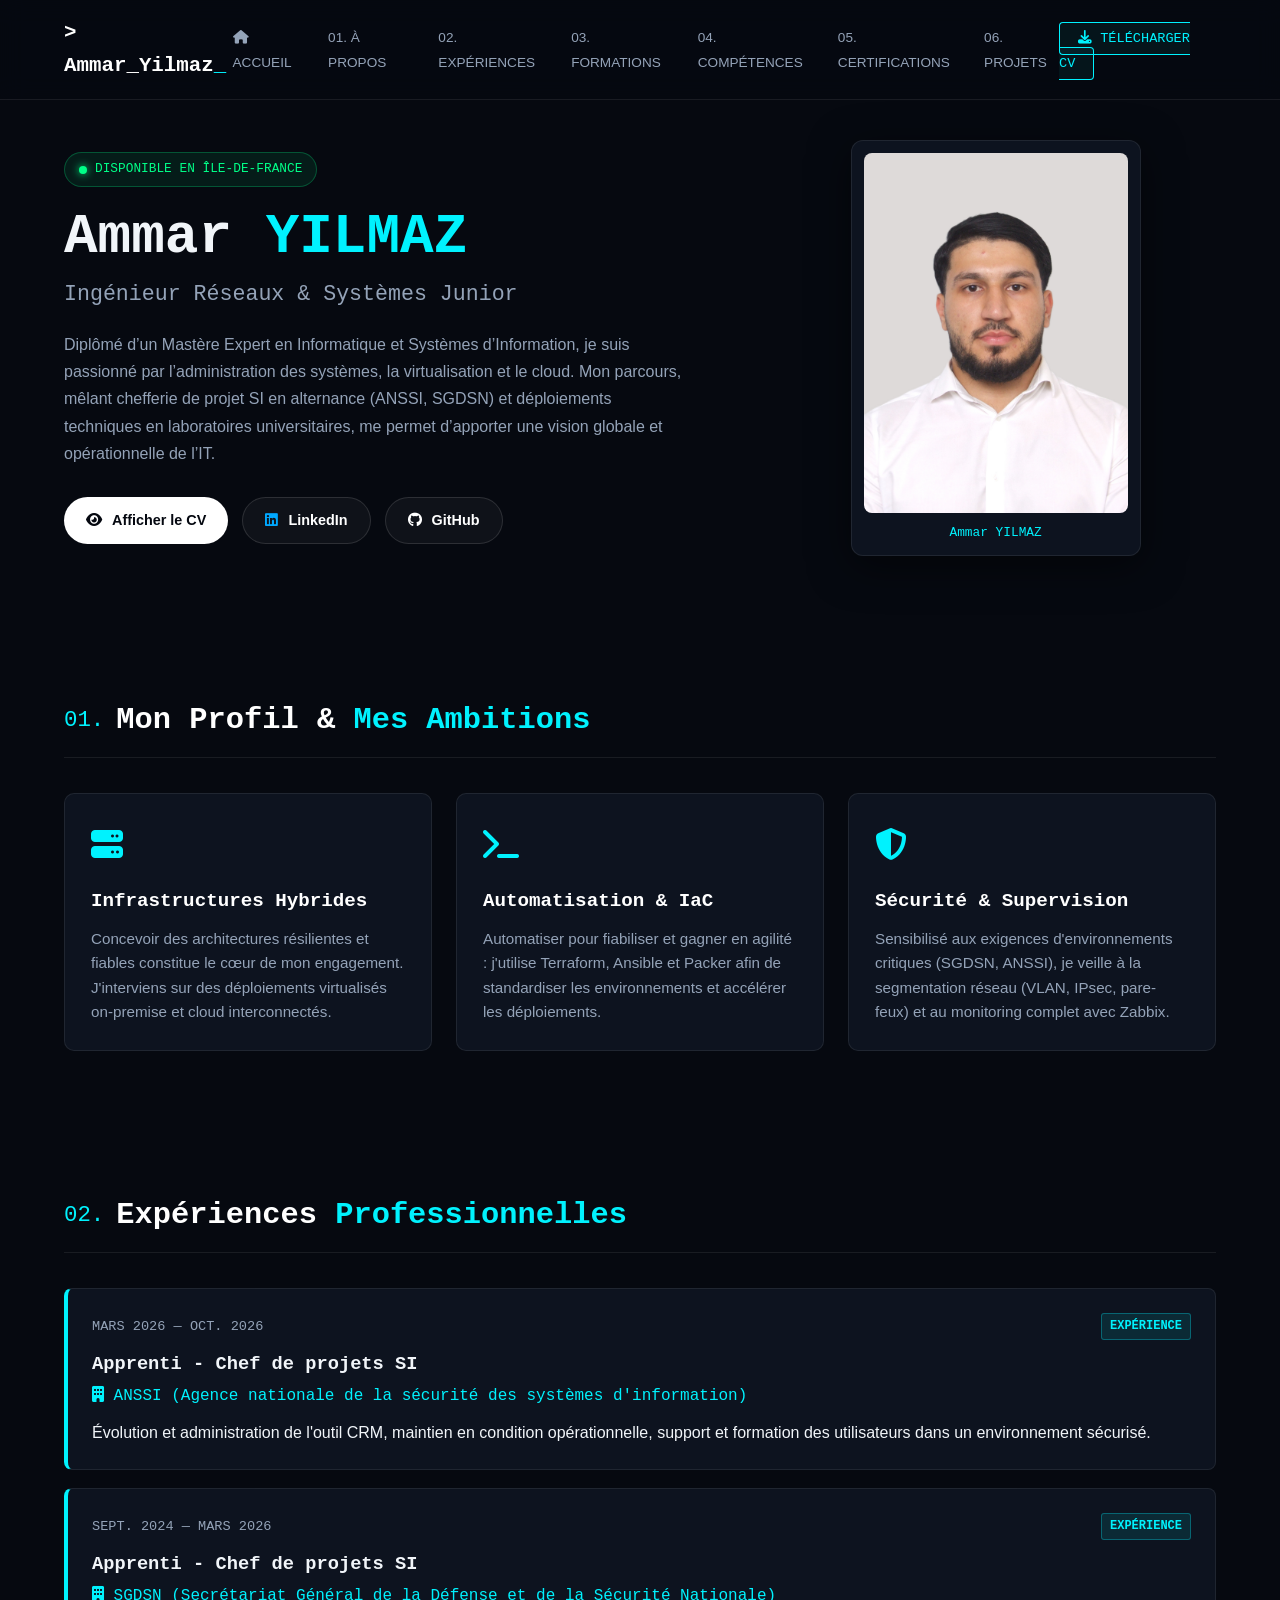
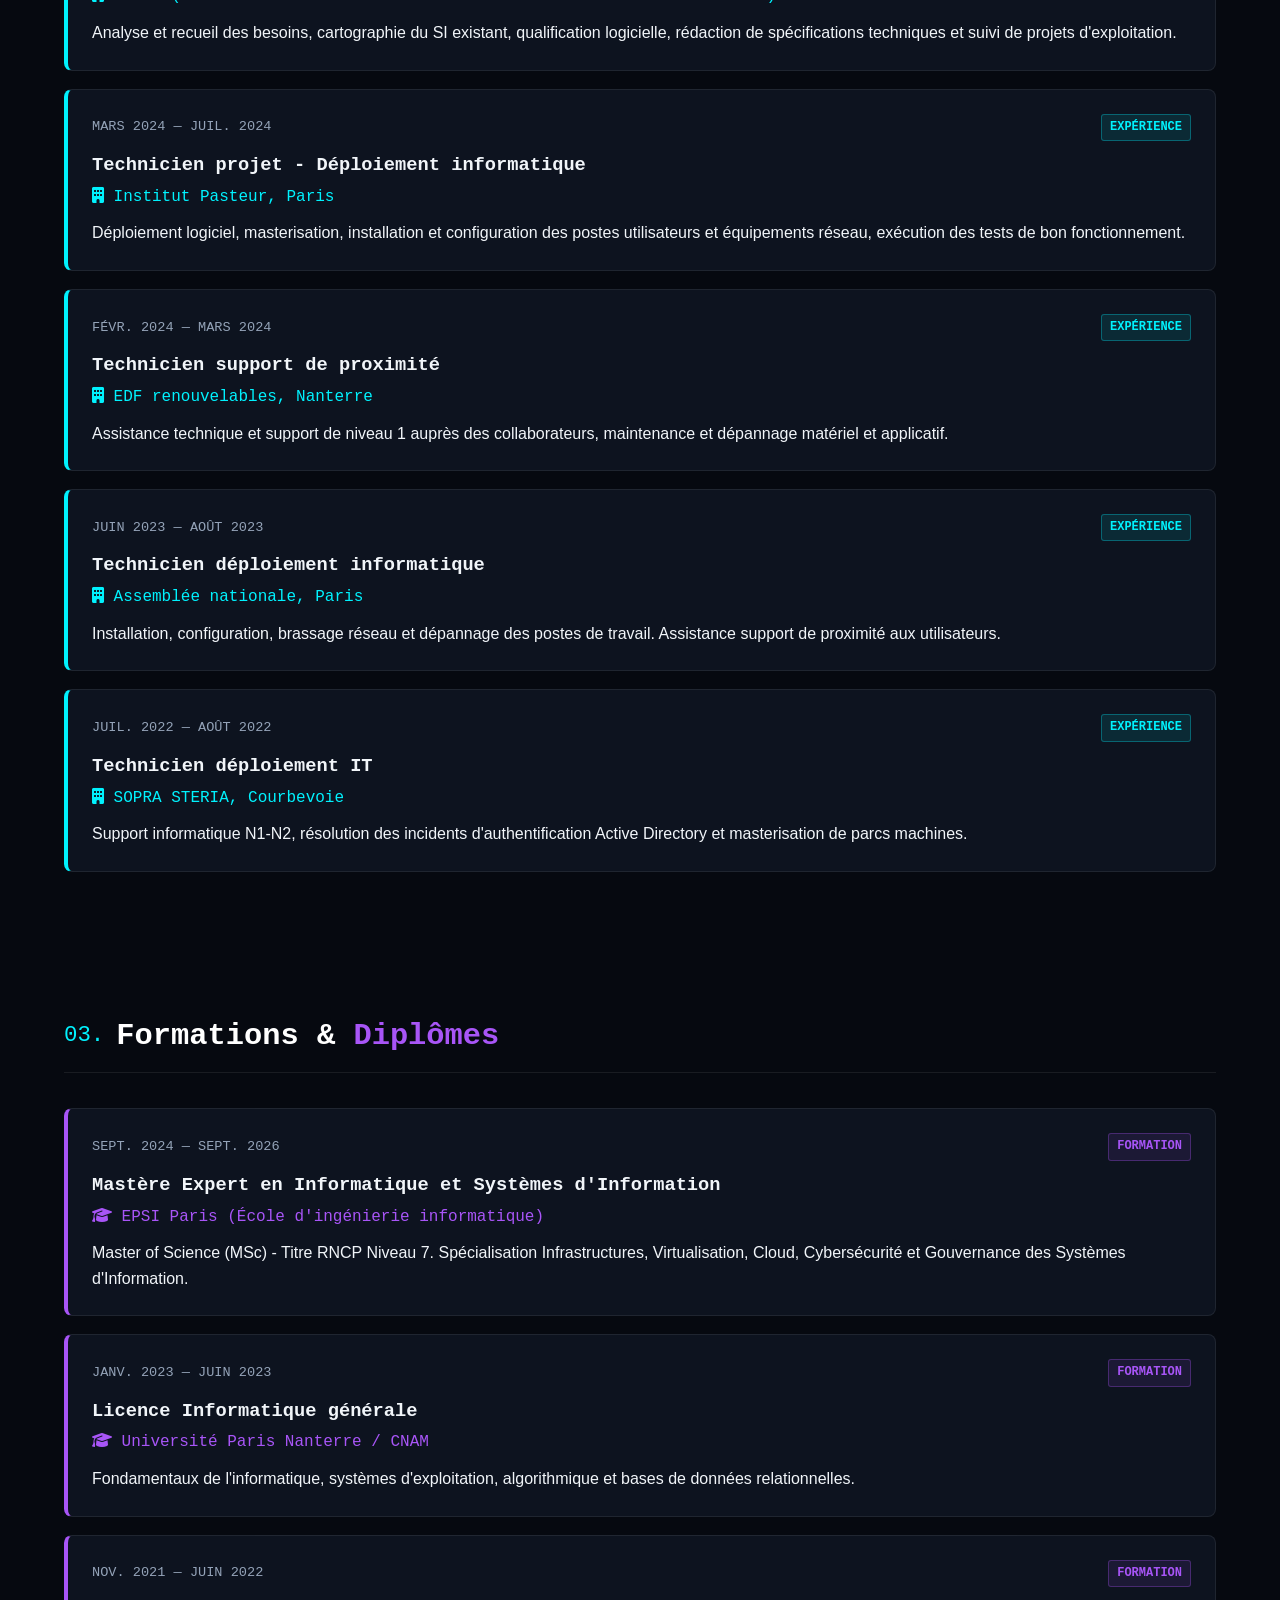
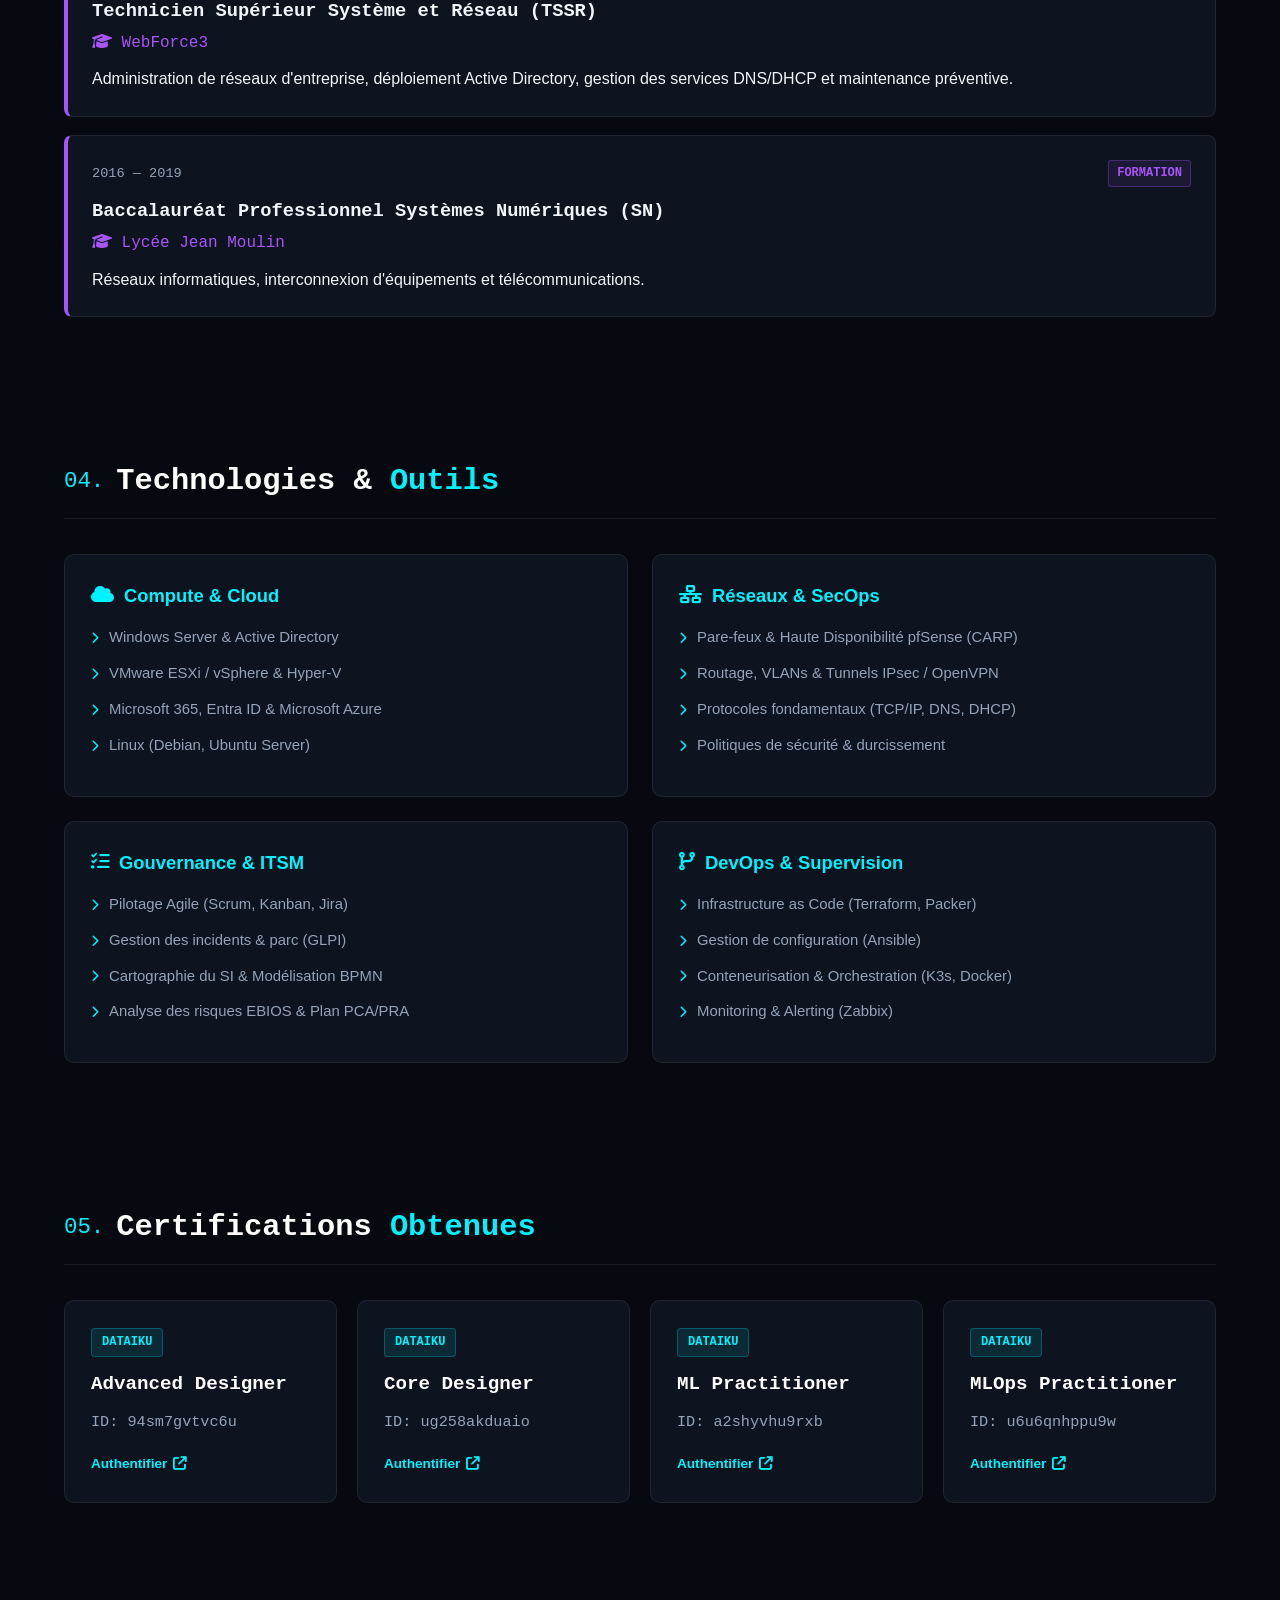
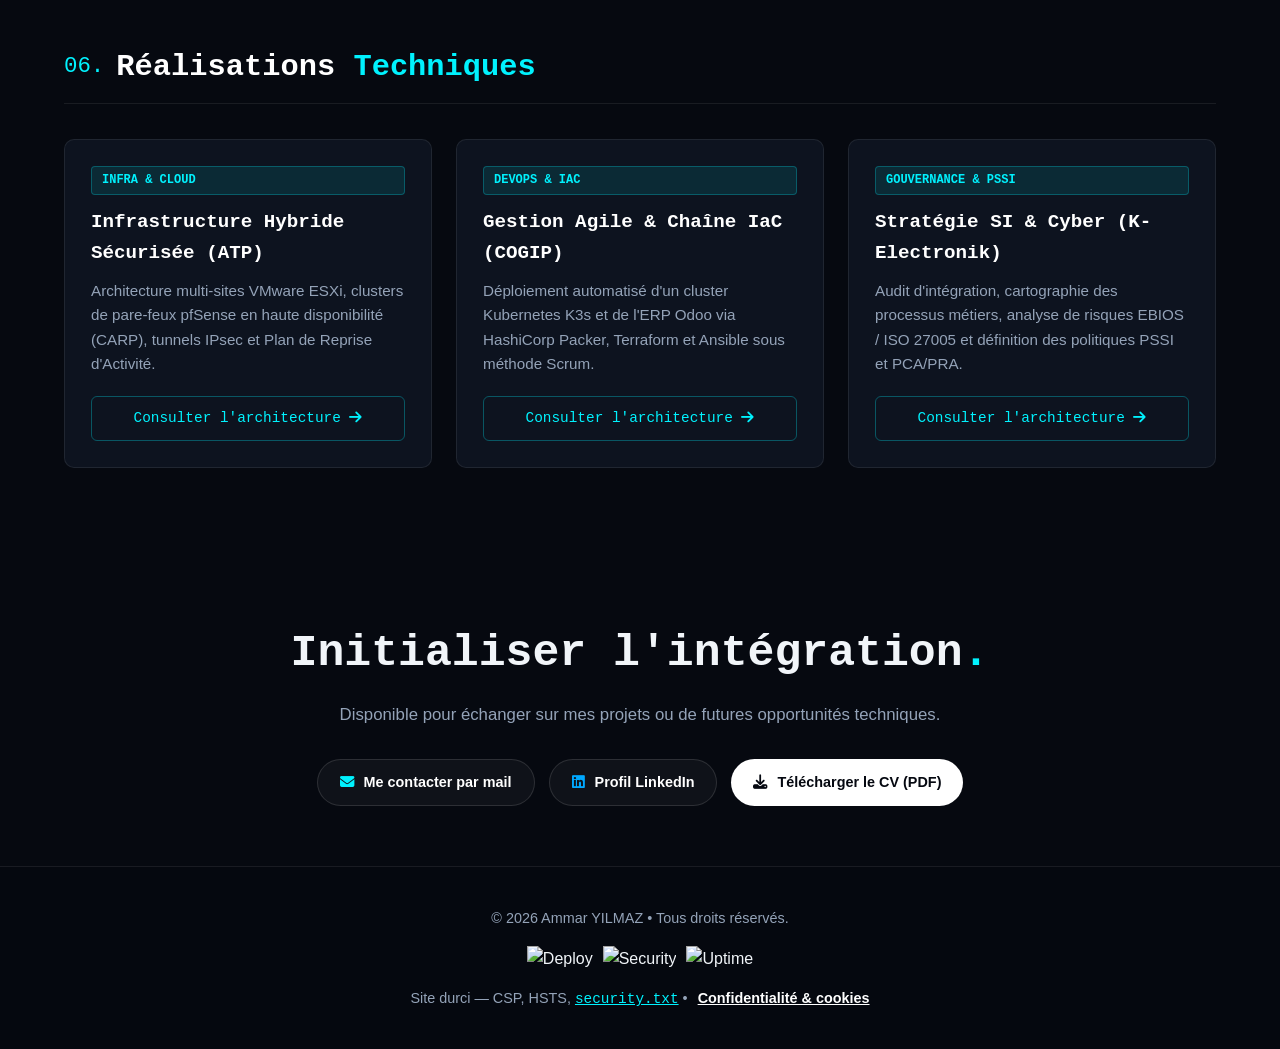
==== index.html @ f0783151 "Refactor sections and update navigation links" ====
<!DOCTYPE html>
<html lang="fr">
<head>
    <meta http-equiv="Content-Security-Policy" content="default-src 'self'; script-src 'self' https://cdn.jsdelivr.net 'unsafe-inline'; style-src 'self' https://fonts.googleapis.com https://cdnjs.cloudflare.com 'unsafe-inline'; font-src 'self' https://fonts.gstatic.com https://cdnjs.cloudflare.com; img-src 'self' data: https: https://img.shields.io;">
    
    <meta charset="UTF-8">
    <meta name="viewport" content="width=device-width, initial-scale=1.0">
    <title>Ammar YILMAZ - Ingénieur Réseaux & Systèmes</title>
    
    <link href="https://fonts.googleapis.com/css2?family=Share+Tech+Mono&family=Inter:wght@300;400;500;600;700;800&display=swap" rel="stylesheet">
    <link rel="stylesheet" href="https://cdnjs.cloudflare.com/ajax/libs/font-awesome/6.4.0/css/all.min.css">
    <link rel="stylesheet" href="style.css">
</head>
<body>

    <div id="particles-js"></div>

    <header>
        <nav>
            <div class="logo">> Ammar_Yilmaz<span>_</span></div>
            <ul>
                <li><a href="#" class="btn-home"><i class="fas fa-home"></i> ACCUEIL</a></li>
                <li><a href="#propos">01. À PROPOS</a></li>
                <li><a href="#experiences">02. EXPÉRIENCES</a></li>
                <li><a href="#formations">03. FORMATIONS</a></li>
                <li><a href="#competences">04. COMPÉTENCES</a></li>
                <li><a href="#certifications">05. CERTIFICATIONS</a></li>
                <li><a href="#projets">06. PROJETS</a></li>
            </ul>
            <div class="nav-actions">
                <a href="Ammar YILMAZ cv.pdf" download class="btn-cv"><i class="fas fa-download"></i> TÉLÉCHARGER CV</a>
            </div>
        </nav>
    </header>

    <section class="hero">
        <div class="hero-left">
            <div class="status-badge">
                <span class="status-dot"></span> DISPONIBLE EN ÎLE-DE-FRANCE
            </div>
            <h1 class="hero-title">Ammar <span class="highlight">YILMAZ</span></h1>
            <h2 class="hero-subtitle">Ingénieur Réseaux & Systèmes Junior</h2>
            <p class="hero-text">
                Diplômé d’un Mastère Expert en Informatique et Systèmes d’Information, je suis passionné par l’administration des systèmes, la virtualisation et le cloud. Mon parcours, mêlant chefferie de projet SI en alternance (ANSSI, SGDSN) et déploiements techniques en laboratoires universitaires, me permet d’apporter une vision globale et opérationnelle de l’IT.
            </p>
            <div class="hero-actions">
                <a href="Ammar YILMAZ cv.pdf" target="_blank" class="btn-pill btn-white">
                    <i class="fas fa-eye"></i> Afficher le CV
                </a>
                <a href="https://www.linkedin.com/in/ammar-yilmaz" target="_blank" class="btn-pill btn-dark">
                    <i class="fab fa-linkedin" style="color: #00a8ff;"></i> LinkedIn
                </a>
                <a href="https://github.com/Ylzammar" target="_blank" class="btn-pill btn-dark">
                    <i class="fab fa-github"></i> GitHub
                </a>
            </div>
        </div>

        <div class="hero-right">
            <div class="photo-card">
                <img src="IMG_9948.jpg" alt="Ammar YILMAZ" class="photo-img">
                <div class="photo-tag">Ammar YILMAZ</div>
            </div>
        </div>
    </section>

    <section id="propos" class="section">
        <div class="section-header">
            <span class="section-num">01.</span>
            <h2>Mon Profil & <span class="highlight">Mes Ambitions</span></h2>
        </div>
        <div class="grid-3">
            <div class="card card-clean">
                <div class="card-icon"><i class="fas fa-server"></i></div>
                <h3>Infrastructures Hybrides</h3>
                <p>Concevoir des architectures résilientes et fiables constitue le cœur de mon engagement. J'interviens sur des déploiements virtualisés on-premise et cloud interconnectés.</p>
            </div>
            <div class="card card-clean">
                <div class="card-icon"><i class="fas fa-terminal"></i></div>
                <h3>Automatisation & IaC</h3>
                <p>Automatiser pour fiabiliser et gagner en agilité : j'utilise Terraform, Ansible et Packer afin de standardiser les environnements et accélérer les déploiements.</p>
            </div>
            <div class="card card-clean">
                <div class="card-icon"><i class="fas fa-shield-alt"></i></div>
                <h3>Sécurité & Supervision</h3>
                <p>Sensibilisé aux exigences d'environnements critiques (SGDSN, ANSSI), je veille à la segmentation réseau (VLAN, IPsec, pare-feux) et au monitoring complet avec Zabbix.</p>
            </div>
        </div>
    </section>

    <section id="experiences" class="section">
        <div class="section-header">
            <span class="section-num">02.</span>
            <h2>Expériences <span class="highlight">Professionnelles</span></h2>
        </div>
        <div class="timeline-container">
            <div class="timeline-box exp-pro">
                <div class="box-header">
                    <span class="date-tag">MARS 2026 — OCT. 2026</span>
                    <span class="type-tag pro">EXPÉRIENCE</span>
                </div>
                <h3>Apprenti - Chef de projets SI</h3>
                <h4 class="company"><i class="fas fa-building"></i> ANSSI (Agence nationale de la sécurité des systèmes d'information)</h4>
                <p>Évolution et administration de l'outil CRM, maintien en condition opérationnelle, support et formation des utilisateurs dans un environnement sécurisé.</p>
            </div>

            <div class="timeline-box exp-pro">
                <div class="box-header">
                    <span class="date-tag">SEPT. 2024 — MARS 2026</span>
                    <span class="type-tag pro">EXPÉRIENCE</span>
                </div>
                <h3>Apprenti - Chef de projets SI</h3>
                <h4 class="company"><i class="fas fa-building"></i> SGDSN (Secrétariat Général de la Défense et de la Sécurité Nationale)</h4>
                <p>Analyse et recueil des besoins, cartographie du SI existant, qualification logicielle, rédaction de spécifications techniques et suivi de projets d'exploitation.</p>
            </div>

            <div class="timeline-box exp-pro">
                <div class="box-header">
                    <span class="date-tag">MARS 2024 — JUIL. 2024</span>
                    <span class="type-tag pro">EXPÉRIENCE</span>
                </div>
                <h3>Technicien projet - Déploiement informatique</h3>
                <h4 class="company"><i class="fas fa-building"></i> Institut Pasteur, Paris</h4>
                <p>Déploiement logiciel, masterisation, installation et configuration des postes utilisateurs et équipements réseau, exécution des tests de bon fonctionnement.</p>
            </div>

            <div class="timeline-box exp-pro">
                <div class="box-header">
                    <span class="date-tag">FÉVR. 2024 — MARS 2024</span>
                    <span class="type-tag pro">EXPÉRIENCE</span>
                </div>
                <h3>Technicien support de proximité</h3>
                <h4 class="company"><i class="fas fa-building"></i> EDF renouvelables, Nanterre</h4>
                <p>Assistance technique et support de niveau 1 auprès des collaborateurs, maintenance et dépannage matériel et applicatif.</p>
            </div>

            <div class="timeline-box exp-pro">
                <div class="box-header">
                    <span class="date-tag">JUIN 2023 — AOÛT 2023</span>
                    <span class="type-tag pro">EXPÉRIENCE</span>
                </div>
                <h3>Technicien déploiement informatique</h3>
                <h4 class="company"><i class="fas fa-building"></i> Assemblée nationale, Paris</h4>
                <p>Installation, configuration, brassage réseau et dépannage des postes de travail. Assistance support de proximité aux utilisateurs.</p>
            </div>

            <div class="timeline-box exp-pro">
                <div class="box-header">
                    <span class="date-tag">JUIL. 2022 — AOÛT 2022</span>
                    <span class="type-tag pro">EXPÉRIENCE</span>
                </div>
                <h3>Technicien déploiement IT</h3>
                <h4 class="company"><i class="fas fa-building"></i> SOPRA STERIA, Courbevoie</h4>
                <p>Support informatique N1-N2, résolution des incidents d'authentification Active Directory et masterisation de parcs machines.</p>
            </div>
        </div>
    </section>

    <section id="formations" class="section">
        <div class="section-header">
            <span class="section-num">03.</span>
            <h2>Formations & <span class="highlight" style="color: var(--purple);">Diplômes</span></h2>
        </div>
        <div class="timeline-container">
            <div class="timeline-box exp-edu">
                <div class="box-header">
                    <span class="date-tag">SEPT. 2024 — SEPT. 2026</span>
                    <span class="type-tag edu">FORMATION</span>
                </div>
                <h3>Mastère Expert en Informatique et Systèmes d'Information</h3>
                <h4 class="company edu-company"><i class="fas fa-graduation-cap"></i> EPSI Paris (École d'ingénierie informatique)</h4>
                <p>Master of Science (MSc) - Titre RNCP Niveau 7. Spécialisation Infrastructures, Virtualisation, Cloud, Cybersécurité et Gouvernance des Systèmes d'Information.</p>
            </div>

            <div class="timeline-box exp-edu">
                <div class="box-header">
                    <span class="date-tag">JANV. 2023 — JUIN 2023</span>
                    <span class="type-tag edu">FORMATION</span>
                </div>
                <h3>Licence Informatique générale</h3>
                <h4 class="company edu-company"><i class="fas fa-graduation-cap"></i> Université Paris Nanterre / CNAM</h4>
                <p>Fondamentaux de l'informatique, systèmes d'exploitation, algorithmique et bases de données relationnelles.</p>
            </div>

            <div class="timeline-box exp-edu">
                <div class="box-header">
                    <span class="date-tag">NOV. 2021 — JUIN 2022</span>
                    <span class="type-tag edu">FORMATION</span>
                </div>
                <h3>Technicien Supérieur Système et Réseau (TSSR)</h3>
                <h4 class="company edu-company"><i class="fas fa-graduation-cap"></i> WebForce3</h4>
                <p>Administration de réseaux d'entreprise, déploiement Active Directory, gestion des services DNS/DHCP et maintenance préventive.</p>
            </div>

            <div class="timeline-box exp-edu">
                <div class="box-header">
                    <span class="date-tag">2016 — 2019</span>
                    <span class="type-tag edu">FORMATION</span>
                </div>
                <h3>Baccalauréat Professionnel Systèmes Numériques (SN)</h3>
                <h4 class="company edu-company"><i class="fas fa-graduation-cap"></i> Lycée Jean Moulin</h4>
                <p>Réseaux informatiques, interconnexion d'équipements et télécommunications.</p>
            </div>
        </div>
    </section>

    <section id="competences" class="section">
        <div class="section-header">
            <span class="section-num">04.</span>
            <h2>Technologies & <span class="highlight">Outils</span></h2>
        </div>
        <div class="grid-2">
            <div class="card">
                <div class="skill-category"><i class="fas fa-cloud"></i> Compute & Cloud</div>
                <ul class="skill-list">
                    <li><i class="fas fa-chevron-right"></i> Windows Server & Active Directory</li>
                    <li><i class="fas fa-chevron-right"></i> VMware ESXi / vSphere & Hyper-V</li>
                    <li><i class="fas fa-chevron-right"></i> Microsoft 365, Entra ID & Microsoft Azure</li>
                    <li><i class="fas fa-chevron-right"></i> Linux (Debian, Ubuntu Server)</li>
                </ul>
            </div>

            <div class="card">
                <div class="skill-category"><i class="fas fa-network-wired"></i> Réseaux & SecOps</div>
                <ul class="skill-list">
                    <li><i class="fas fa-chevron-right"></i> Pare-feux & Haute Disponibilité pfSense (CARP)</li>
                    <li><i class="fas fa-chevron-right"></i> Routage, VLANs & Tunnels IPsec / OpenVPN</li>
                    <li><i class="fas fa-chevron-right"></i> Protocoles fondamentaux (TCP/IP, DNS, DHCP)</li>
                    <li><i class="fas fa-chevron-right"></i> Politiques de sécurité & durcissement</li>
                </ul>
            </div>

            <div class="card">
                <div class="skill-category"><i class="fas fa-tasks"></i> Gouvernance & ITSM</div>
                <ul class="skill-list">
                    <li><i class="fas fa-chevron-right"></i> Pilotage Agile (Scrum, Kanban, Jira)</li>
                    <li><i class="fas fa-chevron-right"></i> Gestion des incidents & parc (GLPI)</li>
                    <li><i class="fas fa-chevron-right"></i> Cartographie du SI & Modélisation BPMN</li>
                    <li><i class="fas fa-chevron-right"></i> Analyse des risques EBIOS & Plan PCA/PRA</li>
                </ul>
            </div>

            <div class="card">
                <div class="skill-category"><i class="fas fa-code-branch"></i> DevOps & Supervision</div>
                <ul class="skill-list">
                    <li><i class="fas fa-chevron-right"></i> Infrastructure as Code (Terraform, Packer)</li>
                    <li><i class="fas fa-chevron-right"></i> Gestion de configuration (Ansible)</li>
                    <li><i class="fas fa-chevron-right"></i> Conteneurisation & Orchestration (K3s, Docker)</li>
                    <li><i class="fas fa-chevron-right"></i> Monitoring & Alerting (Zabbix)</li>
                </ul>
            </div>
        </div>
    </section>

    <section id="certifications" class="section">
        <div class="section-header">
            <span class="section-num">05.</span>
            <h2>Certifications <span class="highlight">Obtenues</span></h2>
        </div>
        <div class="grid-4">
            <div class="card cert-card">
                <span class="badge badge-tech">DATAIKU</span>
                <h3>Advanced Designer</h3>
                <p class="cert-code">ID: 94sm7gvtvc6u</p>
                <a href="https://verify.skilljar.com/c/94sm7gvtwc6u" target="_blank" class="cert-link">Authentifier <i class="fas fa-arrow-up-right-from-square"></i></a>
            </div>
            <div class="card cert-card">
                <span class="badge badge-tech">DATAIKU</span>
                <h3>Core Designer</h3>
                <p class="cert-code">ID: ug258akduaio</p>
                <a href="https://verify.skilljar.com/c/ug258akduaio" target="_blank" class="cert-link">Authentifier <i class="fas fa-arrow-up-right-from-square"></i></a>
            </div>
            <div class="card cert-card">
                <span class="badge badge-tech">DATAIKU</span>
                <h3>ML Practitioner</h3>
                <p class="cert-code">ID: a2shyvhu9rxb</p>
                <a href="https://verify.skilljar.com/c/a2shyvhu9rxb" target="_blank" class="cert-link">Authentifier <i class="fas fa-arrow-up-right-from-square"></i></a>
            </div>
            <div class="card cert-card">
                <span class="badge badge-tech">DATAIKU</span>
                <h3>MLOps Practitioner</h3>
                <p class="cert-code">ID: u6u6qnhppu9w</p>
                <a href="https://verify.skilljar.com/c/u6u6qnhppu9w" target="_blank" class="cert-link">Authentifier <i class="fas fa-arrow-up-right-from-square"></i></a>
            </div>
        </div>
    </section>

    <section id="projets" class="section">
        <div class="section-header">
            <span class="section-num">06.</span>
            <h2>Réalisations <span class="highlight">Techniques</span></h2>
        </div>
        <div class="grid-3">
            <div class="card project-card">
                <span class="badge badge-tech">INFRA & CLOUD</span>
                <h3>Infrastructure Hybride Sécurisée (ATP)</h3>
                <p>Architecture multi-sites VMware ESXi, clusters de pare-feux pfSense en haute disponibilité (CARP), tunnels IPsec et Plan de Reprise d'Activité.</p>
                <a href="projet-atp.html" class="btn-action">Consulter l'architecture <i class="fas fa-arrow-right"></i></a>
            </div>

            <div class="card project-card">
                <span class="badge badge-tech">DEVOPS & IAC</span>
                <h3>Gestion Agile & Chaîne IaC (COGIP)</h3>
                <p>Déploiement automatisé d'un cluster Kubernetes K3s et de l'ERP Odoo via HashiCorp Packer, Terraform et Ansible sous méthode Scrum.</p>
                <a href="projet-cogip.html" class="btn-action">Consulter l'architecture <i class="fas fa-arrow-right"></i></a>
            </div>

            <div class="card project-card">
                <span class="badge badge-tech">GOUVERNANCE & PSSI</span>
                <h3>Stratégie SI & Cyber (K-Electronik)</h3>
                <p>Audit d'intégration, cartographie des processus métiers, analyse de risques EBIOS / ISO 27005 et définition des politiques PSSI et PCA/PRA.</p>
                <a href="projet-kelectronik.html" class="btn-action">Consulter l'architecture <i class="fas fa-arrow-right"></i></a>
            </div>
        </div>
    </section>

    <section class="contact-section">
        <h2 class="contact-title">Initialiser l'intégration<span class="highlight">.</span></h2>
        <p class="contact-desc">
            Disponible pour échanger sur mes projets ou de futures opportunités techniques.
        </p>

        <div class="contact-buttons">
            <a href="mailto:yilmazammar78@gmail.com" class="btn-pill btn-dark">
                <i class="fas fa-envelope" style="color: #00f2fe;"></i> Me contacter par mail
            </a>
            <a href="https://www.linkedin.com/in/ammar-yilmaz" target="_blank" class="btn-pill btn-dark">
                <i class="fab fa-linkedin" style="color: #00a8ff;"></i> Profil LinkedIn
            </a>
            <a href="Ammar YILMAZ cv.pdf" download class="btn-pill btn-white">
                <i class="fas fa-download"></i> Télécharger le CV (PDF)
            </a>
        </div>
    </section>

    <footer>
        <p class="copyright">© 2026 Ammar YILMAZ • Tous droits réservés.</p>
        
        <div class="badges-row">
            <img src="https://img.shields.io/badge/Deploy-GitHub_Pages-27ae60?style=flat-square&logo=github&logoColor=white" alt="Deploy">
            <img src="https://img.shields.io/badge/Security-Hardened-00a8ff?style=flat-square" alt="Security">
            <img src="https://img.shields.io/badge/Uptime-99.9%25-00ff88?style=flat-square" alt="Uptime">
        </div>

        <p class="footer-links">
            Site durci — CSP, HSTS, 
            <a href=".well-known/security.txt" target="_blank" class="sec-link">security.txt</a>
            • <a href="#" class="cookie-link">Confidentialité & cookies</a>
        </p>
    </footer>

    <script src="https://cdn.jsdelivr.net/particles.js/2.0.0/particles.min.js"></script>
    <script src="script.js"></script>
</body>
</html>
---- style.css ----
@import url('https://fonts.googleapis.com/css2?family=Share+Tech+Mono&family=Inter:wght@300;400;500;600;700;800&display=swap');

:root {
    --bg-main: #060910;
    --bg-card: #0d131f;
    --text-main: #f1f5f9;
    --text-muted: #94a3b8;
    --cyan: #00f2fe;
    --emerald: #00ff88;
    --purple: #a855f7;
    --blue: #3b82f6;
    --border-color: rgba(255, 255, 255, 0.08);
}

* {
    margin: 0;
    padding: 0;
    box-sizing: border-box;
    scroll-behavior: smooth;
}

body {
    background-color: var(--bg-main);
    color: var(--text-main);
    font-family: 'Inter', sans-serif;
    line-height: 1.6;
    overflow-x: hidden;
}

h1, h2, h3, h4, .logo, .badge, .btn-cv, .sec-link, .date-tag, .type-tag, .section-num, .cert-code {
    font-family: 'Share Tech Mono', monospace;
}

#particles-js {
    position: fixed;
    width: 100%;
    height: 100%;
    top: 0;
    left: 0;
    z-index: -1;
    background: var(--bg-main);
}

.highlight {
    color: var(--cyan);
}

/* Header & Nav */
header {
    position: fixed;
    top: 0;
    width: 100%;
    background: rgba(6, 9, 16, 0.88);
    backdrop-filter: blur(12px);
    border-bottom: 1px solid var(--border-color);
    z-index: 1000;
}

nav {
    display: flex;
    justify-content: space-between;
    align-items: center;
    max-width: 1200px;
    margin: auto;
    padding: 16px 24px;
}

.logo {
    font-size: 1.3rem;
    font-weight: 700;
    color: #fff;
}

.logo span {
    color: var(--cyan);
}

nav ul {
    display: flex;
    list-style: none;
    gap: 28px;
}

nav ul li a {
    color: var(--text-muted);
    text-decoration: none;
    font-size: 0.85rem;
    font-weight: 500;
    transition: 0.25s;
}

nav ul li a:hover {
    color: var(--cyan);
}

.btn-cv {
    border: 1px solid var(--cyan);
    color: var(--cyan);
    background: rgba(0, 242, 254, 0.05);
    padding: 8px 18px;
    border-radius: 4px;
    text-decoration: none;
    font-size: 0.85rem;
    transition: 0.3s;
}

.btn-cv:hover {
    background: var(--cyan);
    color: #000;
    box-shadow: 0 0 15px rgba(0, 242, 254, 0.3);
}

/* Hero Section */
.hero {
    display: flex;
    align-items: center;
    justify-content: space-between;
    max-width: 1200px;
    margin: 140px auto 70px;
    padding: 0 24px;
    gap: 50px;
}

.hero-left {
    flex: 1.2;
}

.status-badge {
    display: inline-flex;
    align-items: center;
    gap: 8px;
    background: rgba(0, 255, 136, 0.08);
    border: 1px solid rgba(0, 255, 136, 0.25);
    color: var(--emerald);
    font-family: 'Share Tech Mono', monospace;
    font-size: 0.8rem;
    padding: 6px 14px;
    border-radius: 20px;
    margin-bottom: 20px;
}

.status-dot {
    width: 8px;
    height: 8px;
    background: var(--emerald);
    border-radius: 50%;
    box-shadow: 0 0 8px var(--emerald);
}

.hero-title {
    font-size: 3.5rem;
    line-height: 1.1;
    margin-bottom: 8px;
    font-weight: 800;
}

.hero-subtitle {
    font-size: 1.35rem;
    color: var(--text-muted);
    font-weight: 400;
    margin-bottom: 20px;
}

.hero-text {
    color: var(--text-muted);
    font-size: 1rem;
    line-height: 1.7;
    margin-bottom: 30px;
    max-width: 620px;
}

.hero-actions {
    display: flex;
    gap: 14px;
    flex-wrap: wrap;
}

/* Boutons Pilule */
.btn-pill {
    display: inline-flex;
    align-items: center;
    gap: 10px;
    padding: 11px 22px;
    border-radius: 30px;
    font-size: 0.9rem;
    font-weight: 600;
    text-decoration: none;
    transition: 0.25s ease;
}

.btn-white {
    background: #ffffff;
    color: #050810;
}

.btn-white:hover {
    background: var(--cyan);
    color: #000;
    transform: translateY(-2px);
}

.btn-dark {
    background: rgba(255, 255, 255, 0.04);
    color: #fff;
    border: 1px solid rgba(255, 255, 255, 0.12);
}

.btn-dark:hover {
    background: rgba(255, 255, 255, 0.08);
    border-color: var(--cyan);
    transform: translateY(-2px);
}

/* Photo de profil contenue et propre */
.hero-right {
    flex: 0.8;
    display: flex;
    justify-content: center;
}

.photo-card {
    width: 290px;
    background: var(--bg-card);
    border: 1px solid var(--border-color);
    padding: 12px;
    border-radius: 12px;
    box-shadow: 0 10px 40px rgba(0, 0, 0, 0.5);
    transition: 0.3s ease;
}

.photo-card:hover {
    border-color: var(--cyan);
    transform: translateY(-4px);
}

.photo-img {
    width: 100%;
    height: 360px;
    object-fit: cover;
    border-radius: 8px;
    display: block;
}

.photo-tag {
    text-align: center;
    margin-top: 10px;
    font-family: 'Share Tech Mono', monospace;
    font-size: 0.8rem;
    color: var(--cyan);
}

/* Sections Standards */
.section {
    max-width: 1200px;
    margin: auto;
    padding: 70px 24px;
}

.section-header {
    display: flex;
    align-items: center;
    gap: 12px;
    margin-bottom: 35px;
    border-bottom: 1px solid var(--border-color);
    padding-bottom: 12px;
}

.section-num {
    color: var(--cyan);
    font-size: 1.4rem;
}

.section-header h2 {
    font-size: 1.9rem;
    color: #fff;
}

/* Grilles */
.grid-3 {
    display: grid;
    grid-template-columns: repeat(3, 1fr);
    gap: 24px;
}

.grid-2 {
    display: grid;
    grid-template-columns: repeat(2, 1fr);
    gap: 24px;
}

.grid-4 {
    display: grid;
    grid-template-columns: repeat(4, 1fr);
    gap: 20px;
}

/* Cartes Standards */
.card {
    background: var(--bg-card);
    border: 1px solid var(--border-color);
    border-radius: 10px;
    padding: 26px;
    transition: 0.25s ease;
}

.card:hover {
    border-color: var(--cyan);
    transform: translateY(-3px);
}

.card-icon {
    font-size: 2rem;
    color: var(--cyan);
    margin-bottom: 15px;
}

.card h3 {
    font-size: 1.2rem;
    margin-bottom: 10px;
    color: #fff;
}

.card p {
    color: var(--text-muted);
    font-size: 0.95rem;
    line-height: 1.6;
}

/* Compétences */
.skill-category {
    font-size: 1.15rem;
    font-weight: 700;
    color: var(--cyan);
    margin-bottom: 16px;
    display: flex;
    align-items: center;
    gap: 10px;
}

.skill-list {
    list-style: none;
}

.skill-list li {
    color: var(--text-muted);
    font-size: 0.93rem;
    margin-bottom: 12px;
    display: flex;
    align-items: center;
    gap: 10px;
}

.skill-list li i {
    color: var(--cyan);
    font-size: 0.75rem;
}

/* Certifications */
.badge {
    display: inline-block;
    padding: 4px 10px;
    border-radius: 4px;
    font-size: 0.75rem;
    font-weight: 700;
    margin-bottom: 12px;
}

.badge-tech {
    background: rgba(0, 242, 254, 0.1);
    color: var(--cyan);
    border: 1px solid rgba(0, 242, 254, 0.25);
}

.cert-code {
    font-size: 0.8rem;
    color: var(--text-muted);
    margin: 8px 0 16px;
}

.cert-link {
    color: var(--cyan);
    text-decoration: none;
    font-size: 0.85rem;
    font-weight: 600;
    display: inline-flex;
    align-items: center;
    gap: 6px;
    transition: 0.2s;
}

.cert-link:hover {
    color: #fff;
}

/* Parcours & Expériences : Séparation Pro vs Formation */
.timeline-container {
    display: flex;
    flex-direction: column;
    gap: 18px;
}

.timeline-box {
    background: var(--bg-card);
    border: 1px solid var(--border-color);
    border-radius: 8px;
    padding: 24px;
    transition: 0.25s ease;
}

/* Style Pro : Bordure Gauche Cyan */
.exp-pro {
    border-left: 4px solid var(--cyan);
}

.exp-pro:hover {
    border-color: var(--cyan);
    box-shadow: 0 4px 20px rgba(0, 242, 254, 0.08);
}

/* Style Formation : Bordure Gauche Violette */
.exp-edu {
    border-left: 4px solid var(--purple);
}

.exp-edu:hover {
    border-color: var(--purple);
    box-shadow: 0 4px 20px rgba(168, 85, 247, 0.08);
}

.box-header {
    display: flex;
    justify-content: space-between;
    align-items: center;
    margin-bottom: 10px;
}

.date-tag {
    font-size: 0.85rem;
    color: var(--text-muted);
}

.type-tag {
    font-size: 0.75rem;
    padding: 3px 8px;
    border-radius: 3px;
    font-weight: 700;
}

.type-tag.pro {
    background: rgba(0, 242, 254, 0.1);
    color: var(--cyan);
    border: 1px solid rgba(0, 242, 254, 0.3);
}

.type-tag.edu {
    background: rgba(168, 85, 247, 0.1);
    color: var(--purple);
    border: 1px solid rgba(168, 85, 247, 0.3);
}

.company {
    color: var(--cyan);
    font-size: 1rem;
    font-weight: 500;
    margin: 4px 0 10px;
}

.edu-company {
    color: var(--purple);
}

.edu-sublist {
    list-style: none;
    margin-top: 10px;
}

.edu-sublist li {
    color: var(--text-muted);
    font-size: 0.92rem;
    margin-bottom: 6px;
}

/* Projets */
.project-card {
    display: flex;
    flex-direction: column;
}

.project-card p {
    flex-grow: 1;
    margin-bottom: 20px;
}

.btn-action {
    display: block;
    text-align: center;
    padding: 10px;
    border: 1px solid rgba(0, 242, 254, 0.3);
    color: var(--cyan);
    text-decoration: none;
    border-radius: 6px;
    font-family: 'Share Tech Mono', monospace;
    font-size: 0.9rem;
    transition: 0.25s;
}

.btn-action:hover {
    background: rgba(0, 242, 254, 0.1);
    border-color: var(--cyan);
}

/* Contact & Footer sobre */
.contact-section {
    text-align: center;
    padding: 80px 24px 60px;
    max-width: 800px;
    margin: auto;
}

.contact-title {
    font-size: 2.8rem;
    font-weight: 800;
    margin-bottom: 12px;
}

.contact-desc {
    color: var(--text-muted);
    font-size: 1.05rem;
    margin-bottom: 30px;
}

.contact-buttons {
    display: flex;
    justify-content: center;
    gap: 14px;
    flex-wrap: wrap;
}

footer {
    text-align: center;
    padding: 40px 24px;
    border-top: 1px solid var(--border-color);
    background: rgba(6, 9, 16, 0.95);
}

.copyright {
    color: var(--text-muted);
    font-size: 0.9rem;
    margin-bottom: 16px;
}

.badges-row {
    display: flex;
    justify-content: center;
    gap: 10px;
    margin-bottom: 16px;
    flex-wrap: wrap;
}

.footer-links {
    color: var(--text-muted);
    font-size: 0.9rem;
}

.sec-link {
    color: var(--cyan);
    text-decoration: underline;
}

.cookie-link {
    color: #fff;
    text-decoration: underline;
    font-weight: 600;
    margin-left: 6px;
}

/* Responsive */
@media (max-width: 960px) {
    .hero {
        flex-direction: column-reverse;
        text-align: center;
        margin-top: 100px;
    }
    .hero-actions {
        justify-content: center;
    }
    .grid-3, .grid-4 {
        grid-template-columns: repeat(auto-fit, minmax(280px, 1fr));
    }
    .grid-2 {
        grid-template-columns: 1fr;
    }
    nav ul {
        display: none;
    }
    .hero-title {
        font-size: 2.6rem;
    }
    .contact-title {
        font-size: 2.2rem;
    }
}
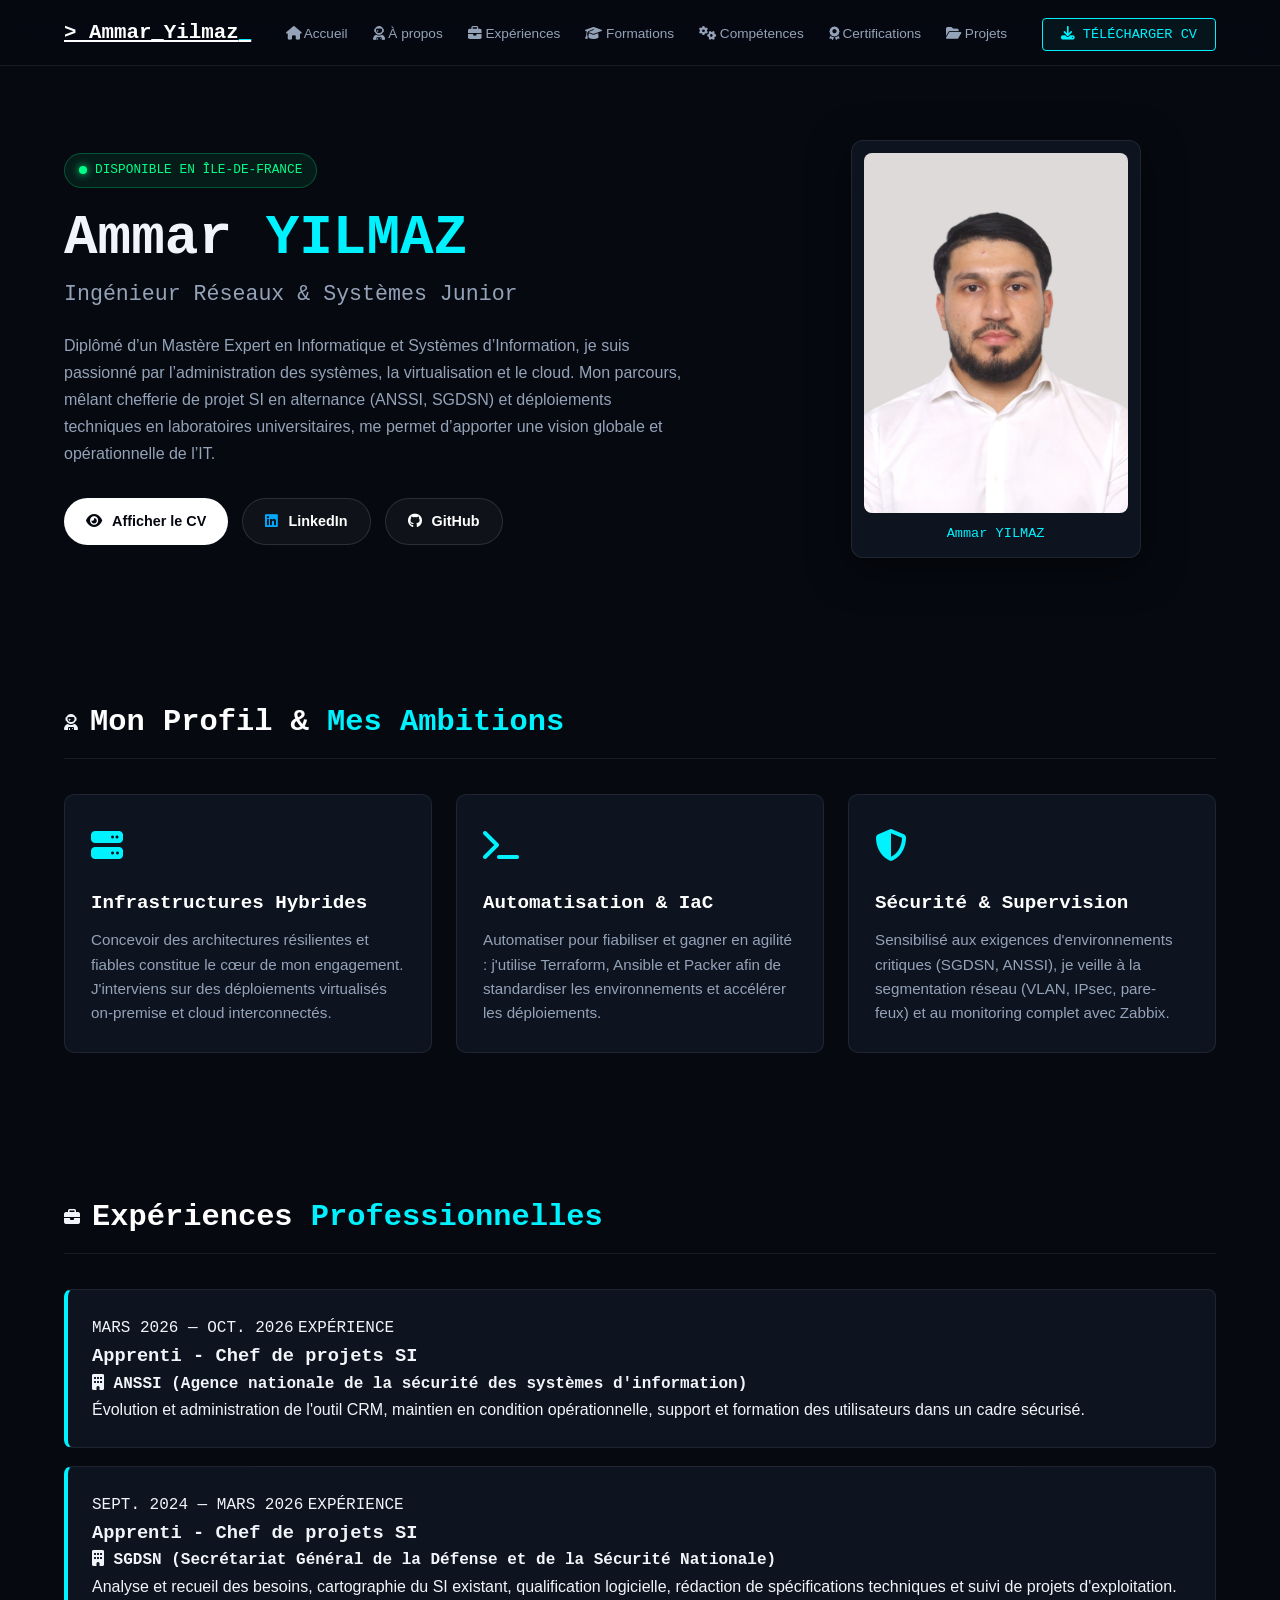
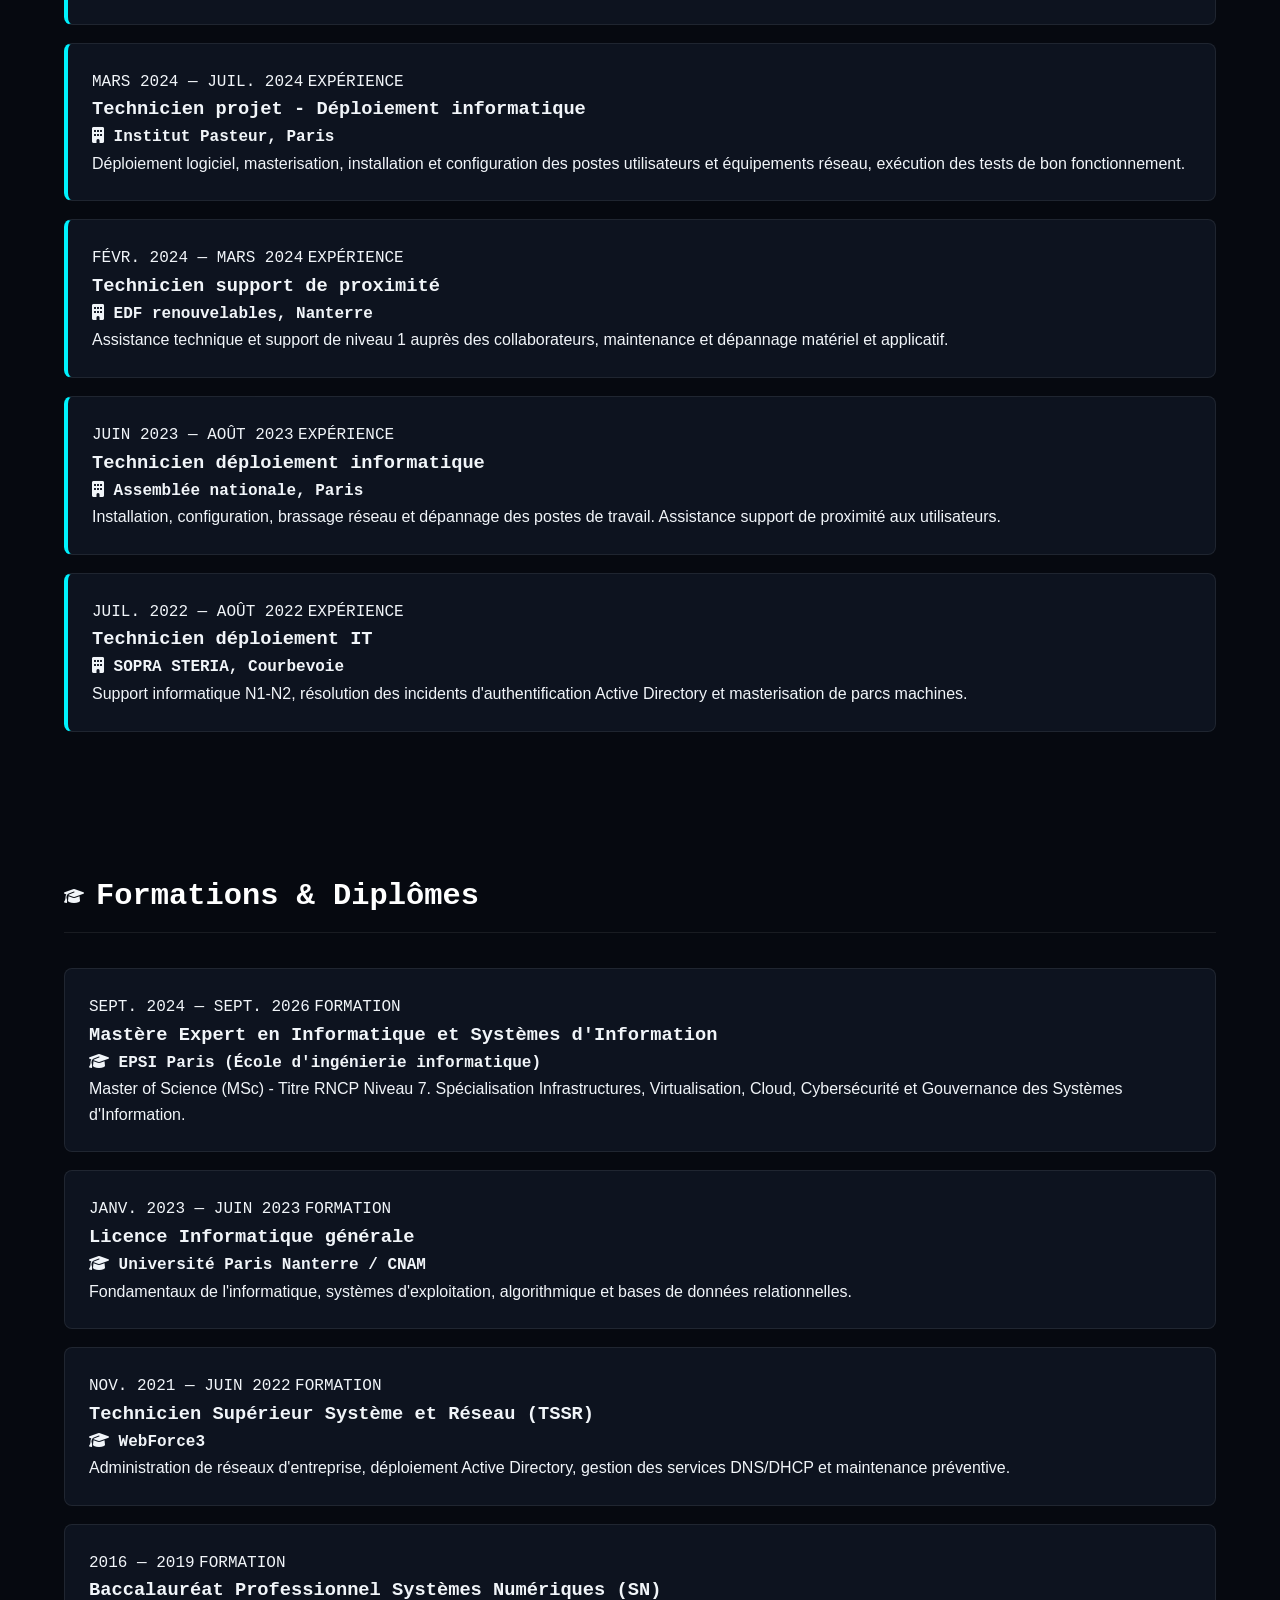
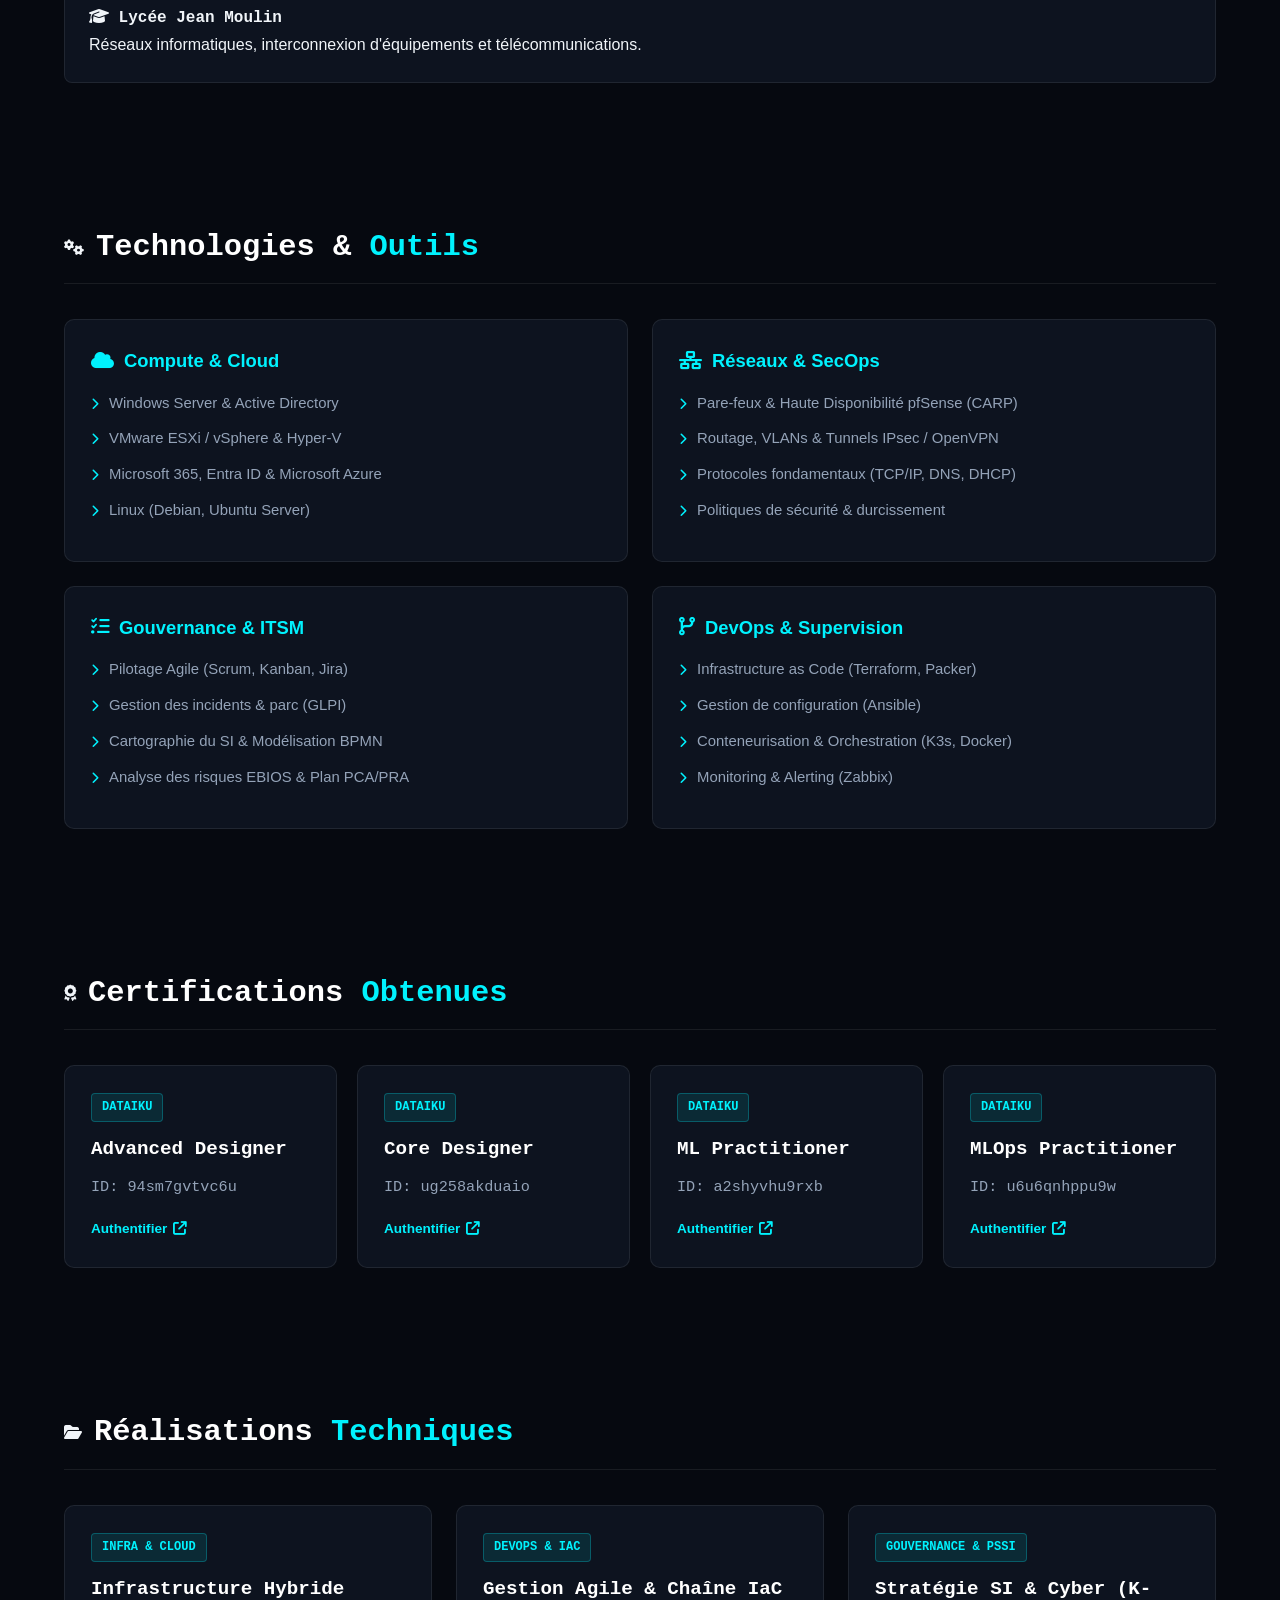
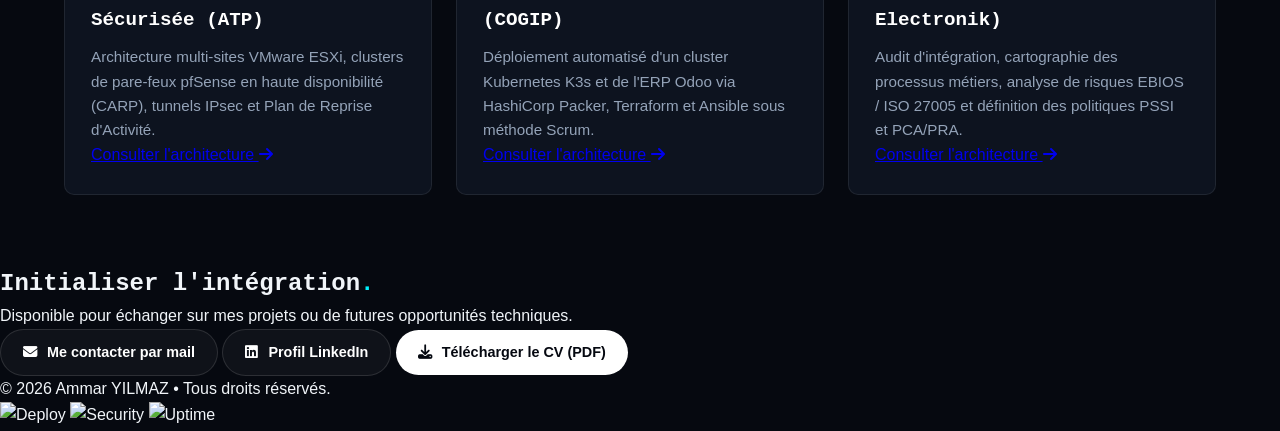
==== commit 46a59fa0: "Refactor HTML structure and update icons" ====
--- a/index.html
+++ b/index.html
@@ -11,21 +11,21 @@
     <link rel="stylesheet" href="https://cdnjs.cloudflare.com/ajax/libs/font-awesome/6.4.0/css/all.min.css">
     <link rel="stylesheet" href="style.css">
 </head>
-<body>
+<body id="top">
 
     <div id="particles-js"></div>
 
     <header>
         <nav>
-            <div class="logo">> Ammar_Yilmaz<span>_</span></div>
-            <ul>
-                <li><a href="#" class="btn-home"><i class="fas fa-home"></i> ACCUEIL</a></li>
-                <li><a href="#propos">01. À PROPOS</a></li>
-                <li><a href="#experiences">02. EXPÉRIENCES</a></li>
-                <li><a href="#formations">03. FORMATIONS</a></li>
-                <li><a href="#competences">04. COMPÉTENCES</a></li>
-                <li><a href="#certifications">05. CERTIFICATIONS</a></li>
-                <li><a href="#projets">06. PROJETS</a></li>
+            <a href="#top" class="logo">> Ammar_Yilmaz<span>_</span></a>
+            <ul class="nav-links">
+                <li><a href="#top"><i class="fas fa-home icon-nav icon-home"></i> Accueil</a></li>
+                <li><a href="#propos"><i class="fas fa-user-astronaut icon-nav icon-user"></i> À propos</a></li>
+                <li><a href="#experiences"><i class="fas fa-briefcase icon-nav icon-work"></i> Expériences</a></li>
+                <li><a href="#formations"><i class="fas fa-graduation-cap icon-nav icon-edu"></i> Formations</a></li>
+                <li><a href="#competences"><i class="fas fa-cogs icon-nav icon-skills"></i> Compétences</a></li>
+                <li><a href="#certifications"><i class="fas fa-award icon-nav icon-cert"></i> Certifications</a></li>
+                <li><a href="#projets"><i class="fas fa-folder-open icon-nav icon-proj"></i> Projets</a></li>
             </ul>
             <div class="nav-actions">
                 <a href="Ammar YILMAZ cv.pdf" download class="btn-cv"><i class="fas fa-download"></i> TÉLÉCHARGER CV</a>
@@ -66,22 +66,22 @@
 
     <section id="propos" class="section">
         <div class="section-header">
-            <span class="section-num">01.</span>
+            <i class="fas fa-user-astronaut header-icon icon-user"></i>
             <h2>Mon Profil & <span class="highlight">Mes Ambitions</span></h2>
         </div>
         <div class="grid-3">
             <div class="card card-clean">
-                <div class="card-icon"><i class="fas fa-server"></i></div>
+                <div class="card-icon"><i class="fas fa-server icon-home"></i></div>
                 <h3>Infrastructures Hybrides</h3>
                 <p>Concevoir des architectures résilientes et fiables constitue le cœur de mon engagement. J'interviens sur des déploiements virtualisés on-premise et cloud interconnectés.</p>
             </div>
             <div class="card card-clean">
-                <div class="card-icon"><i class="fas fa-terminal"></i></div>
+                <div class="card-icon"><i class="fas fa-terminal icon-user"></i></div>
                 <h3>Automatisation & IaC</h3>
                 <p>Automatiser pour fiabiliser et gagner en agilité : j'utilise Terraform, Ansible et Packer afin de standardiser les environnements et accélérer les déploiements.</p>
             </div>
             <div class="card card-clean">
-                <div class="card-icon"><i class="fas fa-shield-alt"></i></div>
+                <div class="card-icon"><i class="fas fa-shield-alt icon-cert"></i></div>
                 <h3>Sécurité & Supervision</h3>
                 <p>Sensibilisé aux exigences d'environnements critiques (SGDSN, ANSSI), je veille à la segmentation réseau (VLAN, IPsec, pare-feux) et au monitoring complet avec Zabbix.</p>
             </div>
@@ -90,7 +90,7 @@
 
     <section id="experiences" class="section">
         <div class="section-header">
-            <span class="section-num">02.</span>
+            <i class="fas fa-briefcase header-icon icon-work"></i>
             <h2>Expériences <span class="highlight">Professionnelles</span></h2>
         </div>
         <div class="timeline-container">
@@ -101,7 +101,7 @@
                 </div>
                 <h3>Apprenti - Chef de projets SI</h3>
                 <h4 class="company"><i class="fas fa-building"></i> ANSSI (Agence nationale de la sécurité des systèmes d'information)</h4>
-                <p>Évolution et administration de l'outil CRM, maintien en condition opérationnelle, support et formation des utilisateurs dans un environnement sécurisé.</p>
+                <p>Évolution et administration de l'outil CRM, maintien en condition opérationnelle, support et formation des utilisateurs dans un cadre sécurisé.</p>
             </div>
 
             <div class="timeline-box exp-pro">
@@ -158,8 +158,8 @@
 
     <section id="formations" class="section">
         <div class="section-header">
-            <span class="section-num">03.</span>
-            <h2>Formations & <span class="highlight" style="color: var(--purple);">Diplômes</span></h2>
+            <i class="fas fa-graduation-cap header-icon icon-edu"></i>
+            <h2>Formations & <span class="highlight-purple">Diplômes</span></h2>
         </div>
         <div class="timeline-container">
             <div class="timeline-box exp-edu">
@@ -206,47 +206,47 @@
 
     <section id="competences" class="section">
         <div class="section-header">
-            <span class="section-num">04.</span>
+            <i class="fas fa-cogs header-icon icon-skills"></i>
             <h2>Technologies & <span class="highlight">Outils</span></h2>
         </div>
         <div class="grid-2">
             <div class="card">
-                <div class="skill-category"><i class="fas fa-cloud"></i> Compute & Cloud</div>
+                <div class="skill-category"><i class="fas fa-cloud icon-home"></i> Compute & Cloud</div>
                 <ul class="skill-list">
-                    <li><i class="fas fa-chevron-right"></i> Windows Server & Active Directory</li>
-                    <li><i class="fas fa-chevron-right"></i> VMware ESXi / vSphere & Hyper-V</li>
-                    <li><i class="fas fa-chevron-right"></i> Microsoft 365, Entra ID & Microsoft Azure</li>
-                    <li><i class="fas fa-chevron-right"></i> Linux (Debian, Ubuntu Server)</li>
+                    <li><i class="fas fa-chevron-right icon-home"></i> Windows Server & Active Directory</li>
+                    <li><i class="fas fa-chevron-right icon-home"></i> VMware ESXi / vSphere & Hyper-V</li>
+                    <li><i class="fas fa-chevron-right icon-home"></i> Microsoft 365, Entra ID & Microsoft Azure</li>
+                    <li><i class="fas fa-chevron-right icon-home"></i> Linux (Debian, Ubuntu Server)</li>
                 </ul>
             </div>
 
             <div class="card">
-                <div class="skill-category"><i class="fas fa-network-wired"></i> Réseaux & SecOps</div>
+                <div class="skill-category"><i class="fas fa-network-wired icon-work"></i> Réseaux & SecOps</div>
                 <ul class="skill-list">
-                    <li><i class="fas fa-chevron-right"></i> Pare-feux & Haute Disponibilité pfSense (CARP)</li>
-                    <li><i class="fas fa-chevron-right"></i> Routage, VLANs & Tunnels IPsec / OpenVPN</li>
-                    <li><i class="fas fa-chevron-right"></i> Protocoles fondamentaux (TCP/IP, DNS, DHCP)</li>
-                    <li><i class="fas fa-chevron-right"></i> Politiques de sécurité & durcissement</li>
+                    <li><i class="fas fa-chevron-right icon-work"></i> Pare-feux & Haute Disponibilité pfSense (CARP)</li>
+                    <li><i class="fas fa-chevron-right icon-work"></i> Routage, VLANs & Tunnels IPsec / OpenVPN</li>
+                    <li><i class="fas fa-chevron-right icon-work"></i> Protocoles fondamentaux (TCP/IP, DNS, DHCP)</li>
+                    <li><i class="fas fa-chevron-right icon-work"></i> Politiques de sécurité & durcissement</li>
                 </ul>
             </div>
 
             <div class="card">
-                <div class="skill-category"><i class="fas fa-tasks"></i> Gouvernance & ITSM</div>
+                <div class="skill-category"><i class="fas fa-tasks icon-skills"></i> Gouvernance & ITSM</div>
                 <ul class="skill-list">
-                    <li><i class="fas fa-chevron-right"></i> Pilotage Agile (Scrum, Kanban, Jira)</li>
-                    <li><i class="fas fa-chevron-right"></i> Gestion des incidents & parc (GLPI)</li>
-                    <li><i class="fas fa-chevron-right"></i> Cartographie du SI & Modélisation BPMN</li>
-                    <li><i class="fas fa-chevron-right"></i> Analyse des risques EBIOS & Plan PCA/PRA</li>
+                    <li><i class="fas fa-chevron-right icon-skills"></i> Pilotage Agile (Scrum, Kanban, Jira)</li>
+                    <li><i class="fas fa-chevron-right icon-skills"></i> Gestion des incidents & parc (GLPI)</li>
+                    <li><i class="fas fa-chevron-right icon-skills"></i> Cartographie du SI & Modélisation BPMN</li>
+                    <li><i class="fas fa-chevron-right icon-skills"></i> Analyse des risques EBIOS & Plan PCA/PRA</li>
                 </ul>
             </div>
 
             <div class="card">
-                <div class="skill-category"><i class="fas fa-code-branch"></i> DevOps & Supervision</div>
+                <div class="skill-category"><i class="fas fa-code-branch icon-proj"></i> DevOps & Supervision</div>
                 <ul class="skill-list">
-                    <li><i class="fas fa-chevron-right"></i> Infrastructure as Code (Terraform, Packer)</li>
-                    <li><i class="fas fa-chevron-right"></i> Gestion de configuration (Ansible)</li>
-                    <li><i class="fas fa-chevron-right"></i> Conteneurisation & Orchestration (K3s, Docker)</li>
-                    <li><i class="fas fa-chevron-right"></i> Monitoring & Alerting (Zabbix)</li>
+                    <li><i class="fas fa-chevron-right icon-proj"></i> Infrastructure as Code (Terraform, Packer)</li>
+                    <li><i class="fas fa-chevron-right icon-proj"></i> Gestion de configuration (Ansible)</li>
+                    <li><i class="fas fa-chevron-right icon-proj"></i> Conteneurisation & Orchestration (K3s, Docker)</li>
+                    <li><i class="fas fa-chevron-right icon-proj"></i> Monitoring & Alerting (Zabbix)</li>
                 </ul>
             </div>
         </div>
@@ -254,7 +254,7 @@
 
     <section id="certifications" class="section">
         <div class="section-header">
-            <span class="section-num">05.</span>
+            <i class="fas fa-award header-icon icon-cert"></i>
             <h2>Certifications <span class="highlight">Obtenues</span></h2>
         </div>
         <div class="grid-4">
@@ -287,7 +287,7 @@
 
     <section id="projets" class="section">
         <div class="section-header">
-            <span class="section-num">06.</span>
+            <i class="fas fa-folder-open header-icon icon-proj"></i>
             <h2>Réalisations <span class="highlight">Techniques</span></h2>
         </div>
         <div class="grid-3">
@@ -322,10 +322,10 @@
 
         <div class="contact-buttons">
             <a href="mailto:yilmazammar78@gmail.com" class="btn-pill btn-dark">
-                <i class="fas fa-envelope" style="color: #00f2fe;"></i> Me contacter par mail
+                <i class="fas fa-envelope icon-home"></i> Me contacter par mail
             </a>
             <a href="https://www.linkedin.com/in/ammar-yilmaz" target="_blank" class="btn-pill btn-dark">
-                <i class="fab fa-linkedin" style="color: #00a8ff;"></i> Profil LinkedIn
+                <i class="fab fa-linkedin icon-work"></i> Profil LinkedIn
             </a>
             <a href="Ammar YILMAZ cv.pdf" download class="btn-pill btn-white">
                 <i class="fas fa-download"></i> Télécharger le CV (PDF)
--- a/style.css
+++ b/style.css
@@ -78,7 +78,8 @@
 nav ul {
     display: flex;
     list-style: none;
-    gap: 28px;
+    gap: 25px;
+    align-items: center;
 }
 
 nav ul li a {
@@ -91,6 +92,24 @@
 
 nav ul li a:hover {
     color: var(--cyan);
+}
+
+/* Nouveau Bouton Accueil dans le menu */
+nav ul li a.btn-home {
+    border: 1px solid var(--cyan);
+    color: var(--cyan);
+    background: rgba(0, 242, 254, 0.05);
+    padding: 6px 18px;
+    border-radius: 20px;
+    display: inline-flex;
+    align-items: center;
+    gap: 8px;
+}
+
+nav ul li a.btn-home:hover {
+    background: var(--cyan);
+    color: #000;
+    box-shadow: 0 0 15px rgba(0, 242, 254, 0.3);
 }
 
 .btn-cv {
@@ -245,7 +264,7 @@
     text-align: center;
     margin-top: 10px;
     font-family: 'Share Tech Mono', monospace;
-    font-size: 0.8rem;
+    font-size: 0.85rem;
     color: var(--cyan);
 }
 
@@ -414,189 +433,4 @@
 
 .exp-pro:hover {
     border-color: var(--cyan);
-    box-shadow: 0 4px 20px rgba(0, 242, 254, 0.08);
-}
-
-/* Style Formation : Bordure Gauche Violette */
-.exp-edu {
-    border-left: 4px solid var(--purple);
-}
-
-.exp-edu:hover {
-    border-color: var(--purple);
-    box-shadow: 0 4px 20px rgba(168, 85, 247, 0.08);
-}
-
-.box-header {
-    display: flex;
-    justify-content: space-between;
-    align-items: center;
-    margin-bottom: 10px;
-}
-
-.date-tag {
-    font-size: 0.85rem;
-    color: var(--text-muted);
-}
-
-.type-tag {
-    font-size: 0.75rem;
-    padding: 3px 8px;
-    border-radius: 3px;
-    font-weight: 700;
-}
-
-.type-tag.pro {
-    background: rgba(0, 242, 254, 0.1);
-    color: var(--cyan);
-    border: 1px solid rgba(0, 242, 254, 0.3);
-}
-
-.type-tag.edu {
-    background: rgba(168, 85, 247, 0.1);
-    color: var(--purple);
-    border: 1px solid rgba(168, 85, 247, 0.3);
-}
-
-.company {
-    color: var(--cyan);
-    font-size: 1rem;
-    font-weight: 500;
-    margin: 4px 0 10px;
-}
-
-.edu-company {
-    color: var(--purple);
-}
-
-.edu-sublist {
-    list-style: none;
-    margin-top: 10px;
-}
-
-.edu-sublist li {
-    color: var(--text-muted);
-    font-size: 0.92rem;
-    margin-bottom: 6px;
-}
-
-/* Projets */
-.project-card {
-    display: flex;
-    flex-direction: column;
-}
-
-.project-card p {
-    flex-grow: 1;
-    margin-bottom: 20px;
-}
-
-.btn-action {
-    display: block;
-    text-align: center;
-    padding: 10px;
-    border: 1px solid rgba(0, 242, 254, 0.3);
-    color: var(--cyan);
-    text-decoration: none;
-    border-radius: 6px;
-    font-family: 'Share Tech Mono', monospace;
-    font-size: 0.9rem;
-    transition: 0.25s;
-}
-
-.btn-action:hover {
-    background: rgba(0, 242, 254, 0.1);
-    border-color: var(--cyan);
-}
-
-/* Contact & Footer sobre */
-.contact-section {
-    text-align: center;
-    padding: 80px 24px 60px;
-    max-width: 800px;
-    margin: auto;
-}
-
-.contact-title {
-    font-size: 2.8rem;
-    font-weight: 800;
-    margin-bottom: 12px;
-}
-
-.contact-desc {
-    color: var(--text-muted);
-    font-size: 1.05rem;
-    margin-bottom: 30px;
-}
-
-.contact-buttons {
-    display: flex;
-    justify-content: center;
-    gap: 14px;
-    flex-wrap: wrap;
-}
-
-footer {
-    text-align: center;
-    padding: 40px 24px;
-    border-top: 1px solid var(--border-color);
-    background: rgba(6, 9, 16, 0.95);
-}
-
-.copyright {
-    color: var(--text-muted);
-    font-size: 0.9rem;
-    margin-bottom: 16px;
-}
-
-.badges-row {
-    display: flex;
-    justify-content: center;
-    gap: 10px;
-    margin-bottom: 16px;
-    flex-wrap: wrap;
-}
-
-.footer-links {
-    color: var(--text-muted);
-    font-size: 0.9rem;
-}
-
-.sec-link {
-    color: var(--cyan);
-    text-decoration: underline;
-}
-
-.cookie-link {
-    color: #fff;
-    text-decoration: underline;
-    font-weight: 600;
-    margin-left: 6px;
-}
-
-/* Responsive */
-@media (max-width: 960px) {
-    .hero {
-        flex-direction: column-reverse;
-        text-align: center;
-        margin-top: 100px;
-    }
-    .hero-actions {
-        justify-content: center;
-    }
-    .grid-3, .grid-4 {
-        grid-template-columns: repeat(auto-fit, minmax(280px, 1fr));
-    }
-    .grid-2 {
-        grid-template-columns: 1fr;
-    }
-    nav ul {
-        display: none;
-    }
-    .hero-title {
-        font-size: 2.6rem;
-    }
-    .contact-title {
-        font-size: 2.2rem;
-    }
-}
+    box-shadow: 0
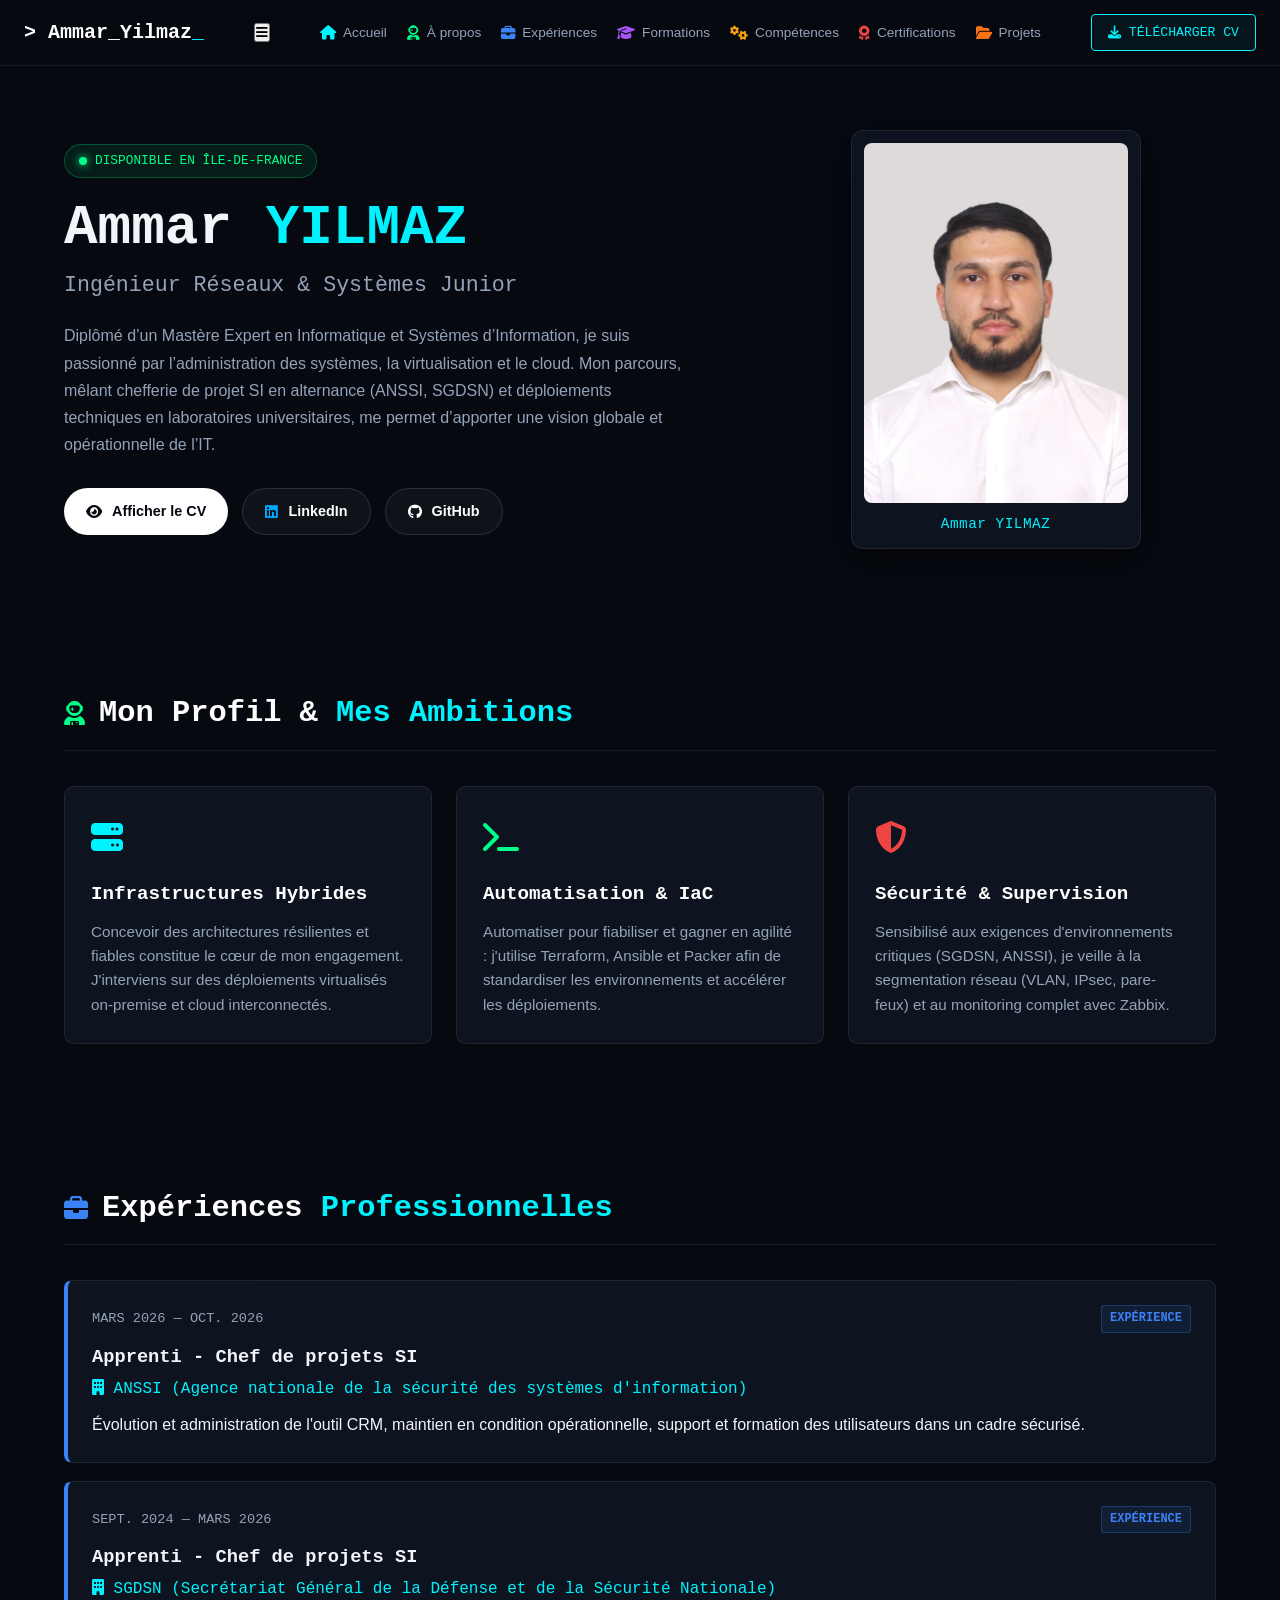
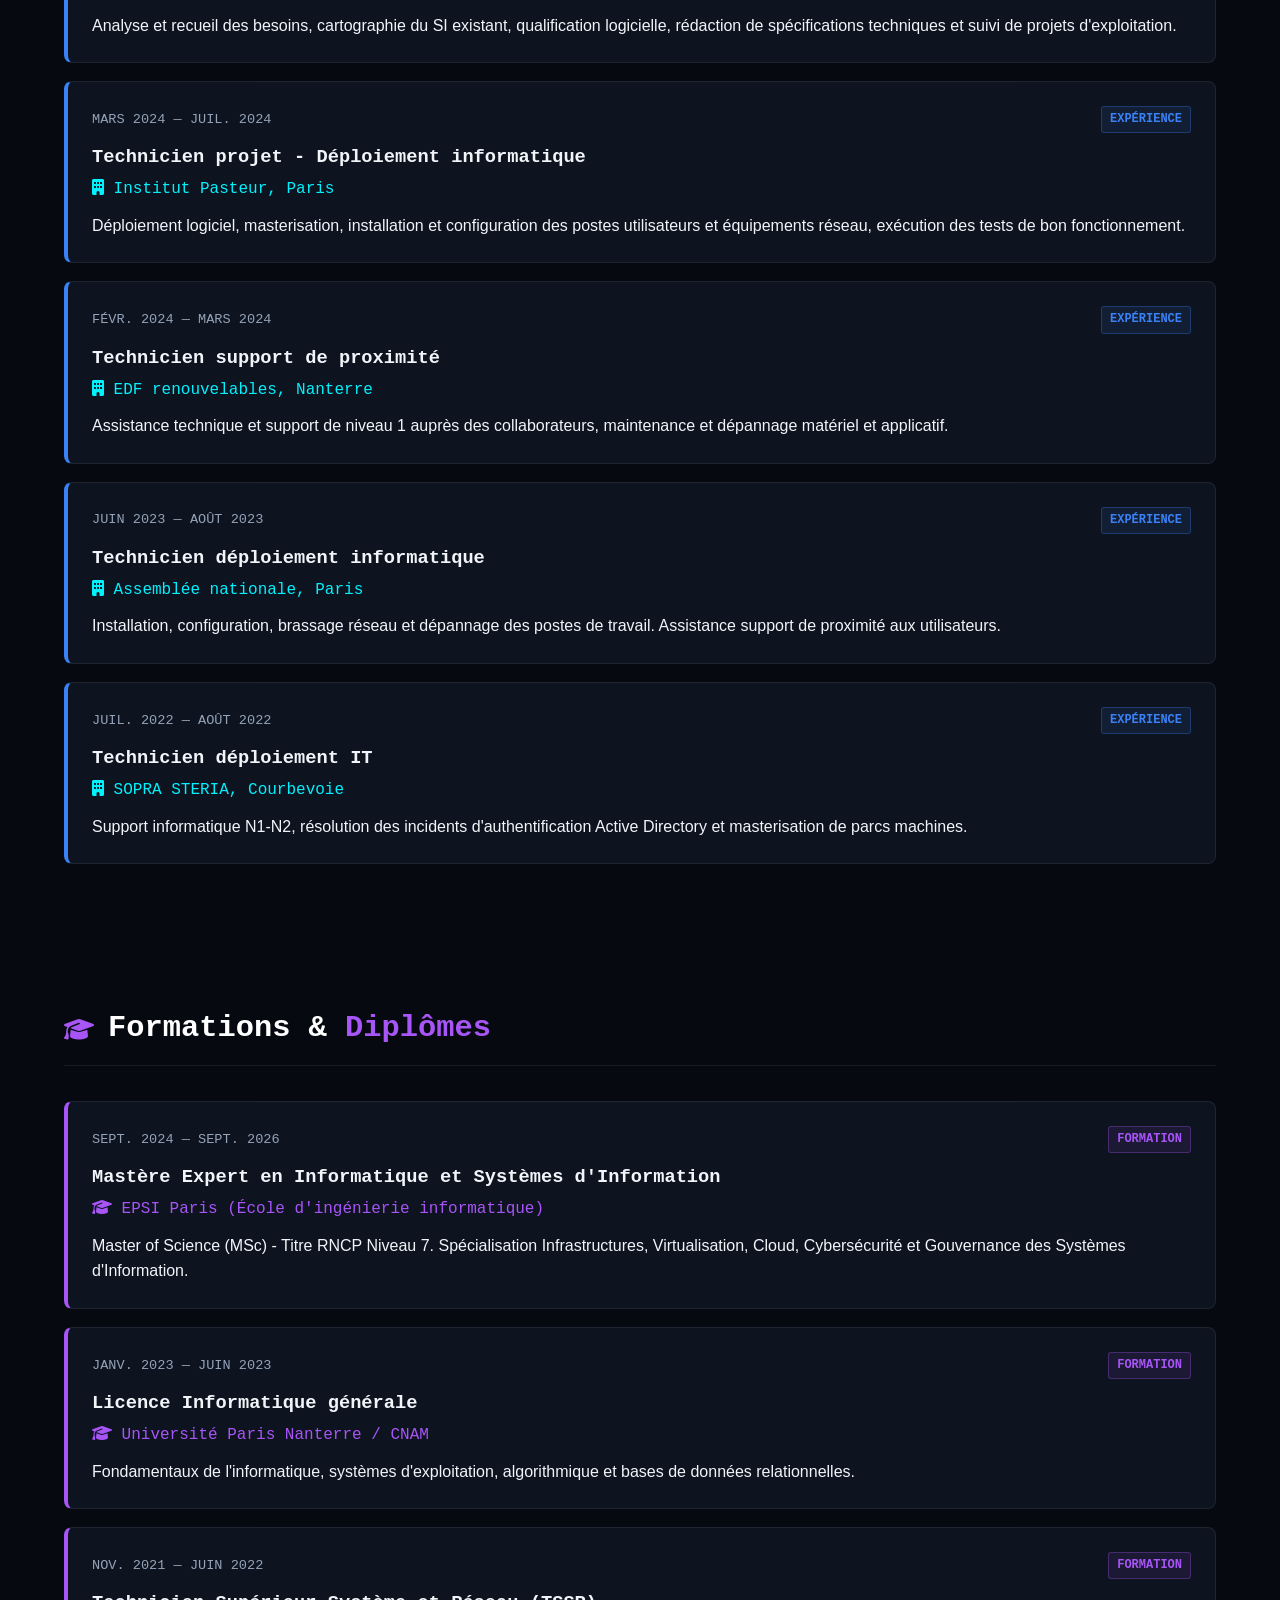
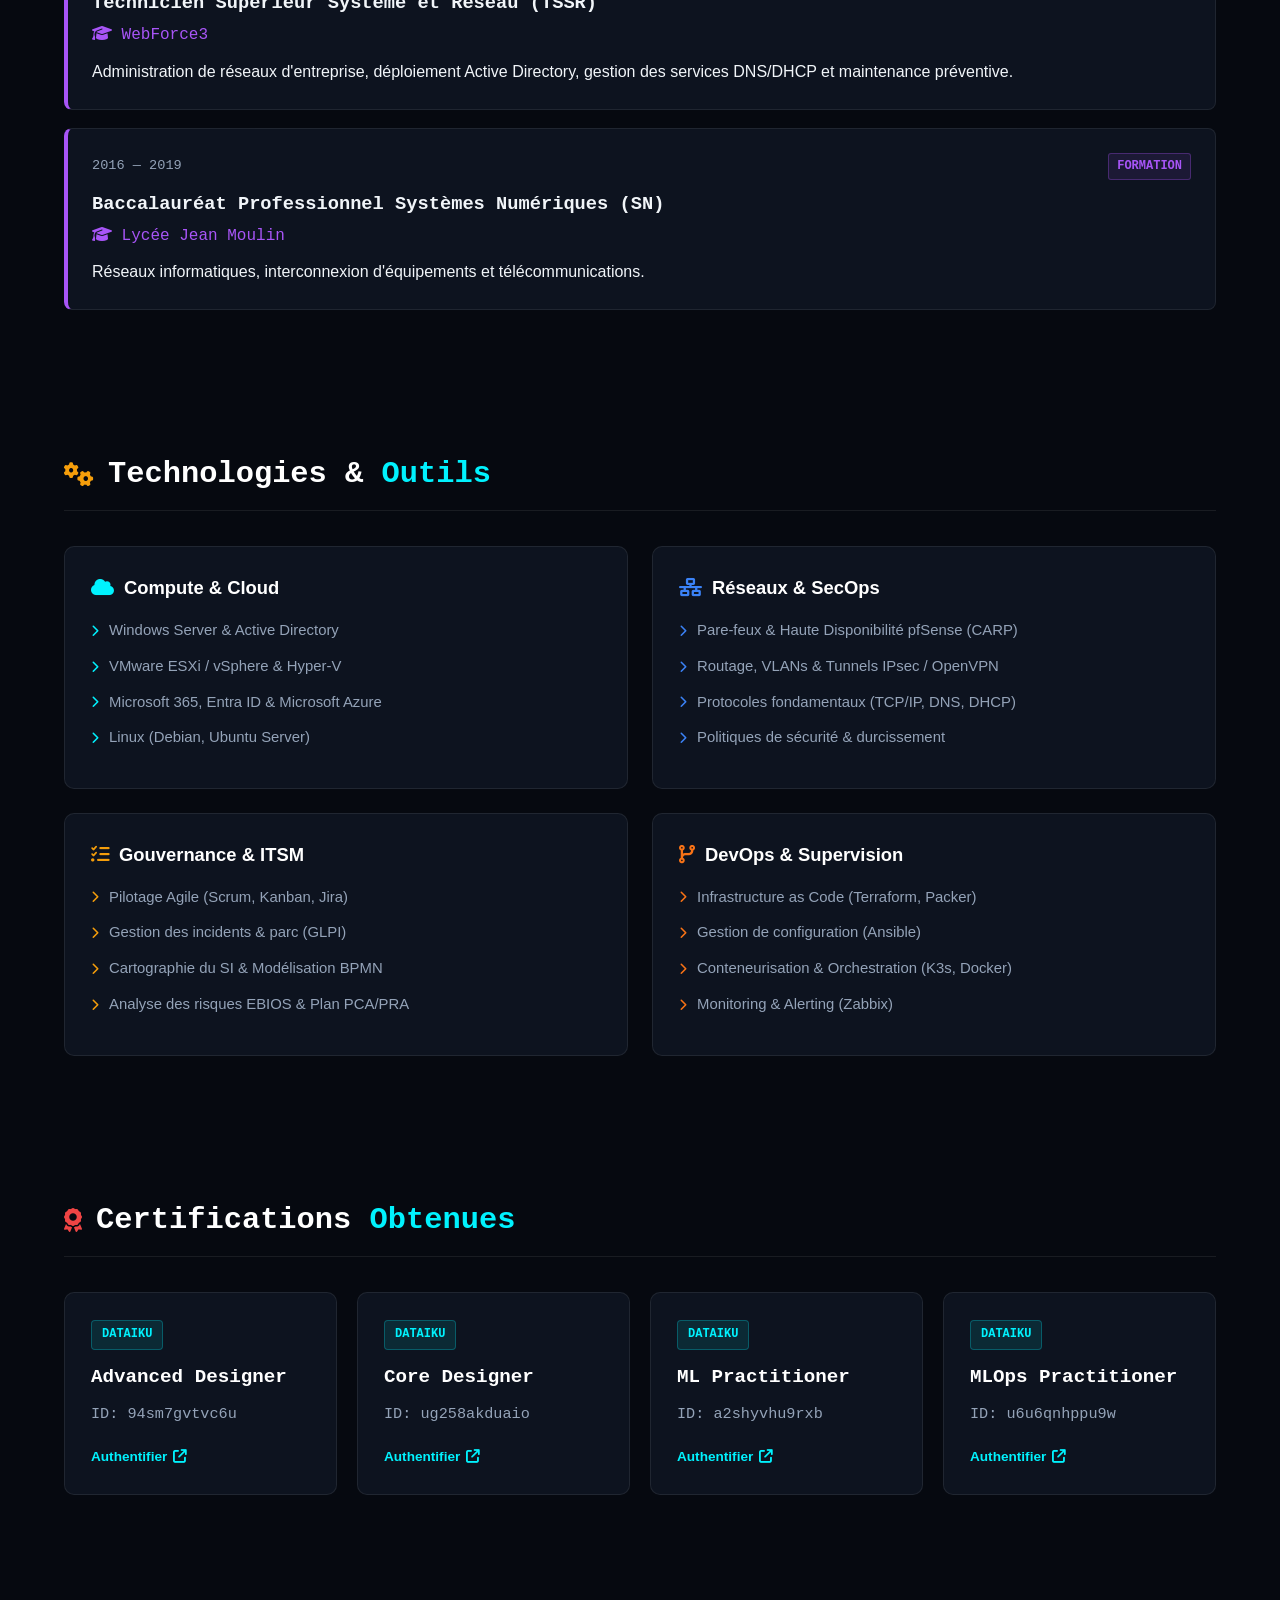
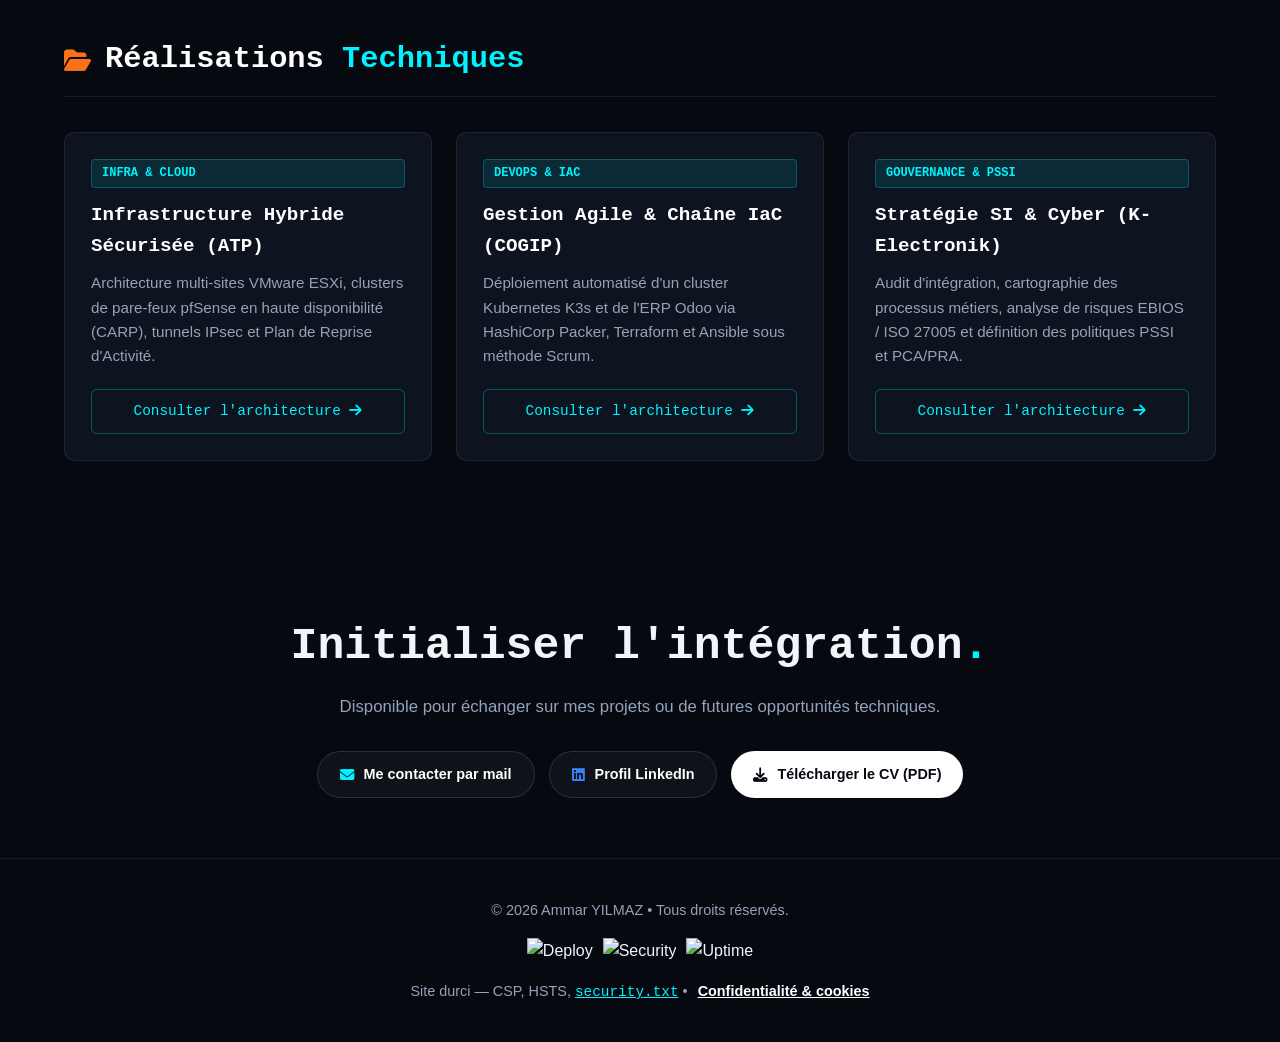
==== commit a648d3fc: "Update index.html" ====
--- a/index.html
+++ b/index.html
@@ -2,7 +2,6 @@
 <html lang="fr">
 <head>
     <meta http-equiv="Content-Security-Policy" content="default-src 'self'; script-src 'self' https://cdn.jsdelivr.net 'unsafe-inline'; style-src 'self' https://fonts.googleapis.com https://cdnjs.cloudflare.com 'unsafe-inline'; font-src 'self' https://fonts.gstatic.com https://cdnjs.cloudflare.com; img-src 'self' data: https: https://img.shields.io;">
-    
     <meta charset="UTF-8">
     <meta name="viewport" content="width=device-width, initial-scale=1.0">
     <title>Ammar YILMAZ - Ingénieur Réseaux & Systèmes</title>
@@ -18,7 +17,12 @@
     <header>
         <nav>
             <a href="#top" class="logo">> Ammar_Yilmaz<span>_</span></a>
-            <ul class="nav-links">
+            
+            <button class="menu-toggle" id="menu-toggle" aria-label="Ouvrir le menu">
+                <i class="fas fa-bars"></i>
+            </button>
+
+            <ul class="nav-links" id="nav-links">
                 <li><a href="#top"><i class="fas fa-home icon-nav icon-home"></i> Accueil</a></li>
                 <li><a href="#propos"><i class="fas fa-user-astronaut icon-nav icon-user"></i> À propos</a></li>
                 <li><a href="#experiences"><i class="fas fa-briefcase icon-nav icon-work"></i> Expériences</a></li>
@@ -27,13 +31,14 @@
                 <li><a href="#certifications"><i class="fas fa-award icon-nav icon-cert"></i> Certifications</a></li>
                 <li><a href="#projets"><i class="fas fa-folder-open icon-nav icon-proj"></i> Projets</a></li>
             </ul>
+
             <div class="nav-actions">
                 <a href="Ammar YILMAZ cv.pdf" download class="btn-cv"><i class="fas fa-download"></i> TÉLÉCHARGER CV</a>
             </div>
         </nav>
     </header>
 
-    <section class="hero">
+    <section class="hero reveal">
         <div class="hero-left">
             <div class="status-badge">
                 <span class="status-dot"></span> DISPONIBLE EN ÎLE-DE-FRANCE
@@ -64,23 +69,23 @@
         </div>
     </section>
 
-    <section id="propos" class="section">
+    <section id="propos" class="section reveal">
         <div class="section-header">
             <i class="fas fa-user-astronaut header-icon icon-user"></i>
             <h2>Mon Profil & <span class="highlight">Mes Ambitions</span></h2>
         </div>
         <div class="grid-3">
-            <div class="card card-clean">
+            <div class="card card-clean reveal">
                 <div class="card-icon"><i class="fas fa-server icon-home"></i></div>
                 <h3>Infrastructures Hybrides</h3>
                 <p>Concevoir des architectures résilientes et fiables constitue le cœur de mon engagement. J'interviens sur des déploiements virtualisés on-premise et cloud interconnectés.</p>
             </div>
-            <div class="card card-clean">
+            <div class="card card-clean reveal">
                 <div class="card-icon"><i class="fas fa-terminal icon-user"></i></div>
                 <h3>Automatisation & IaC</h3>
                 <p>Automatiser pour fiabiliser et gagner en agilité : j'utilise Terraform, Ansible et Packer afin de standardiser les environnements et accélérer les déploiements.</p>
             </div>
-            <div class="card card-clean">
+            <div class="card card-clean reveal">
                 <div class="card-icon"><i class="fas fa-shield-alt icon-cert"></i></div>
                 <h3>Sécurité & Supervision</h3>
                 <p>Sensibilisé aux exigences d'environnements critiques (SGDSN, ANSSI), je veille à la segmentation réseau (VLAN, IPsec, pare-feux) et au monitoring complet avec Zabbix.</p>
@@ -88,13 +93,13 @@
         </div>
     </section>
 
-    <section id="experiences" class="section">
+    <section id="experiences" class="section reveal">
         <div class="section-header">
             <i class="fas fa-briefcase header-icon icon-work"></i>
             <h2>Expériences <span class="highlight">Professionnelles</span></h2>
         </div>
         <div class="timeline-container">
-            <div class="timeline-box exp-pro">
+            <div class="timeline-box exp-pro reveal">
                 <div class="box-header">
                     <span class="date-tag">MARS 2026 — OCT. 2026</span>
                     <span class="type-tag pro">EXPÉRIENCE</span>
@@ -104,7 +109,7 @@
                 <p>Évolution et administration de l'outil CRM, maintien en condition opérationnelle, support et formation des utilisateurs dans un cadre sécurisé.</p>
             </div>
 
-            <div class="timeline-box exp-pro">
+            <div class="timeline-box exp-pro reveal">
                 <div class="box-header">
                     <span class="date-tag">SEPT. 2024 — MARS 2026</span>
                     <span class="type-tag pro">EXPÉRIENCE</span>
@@ -114,7 +119,7 @@
                 <p>Analyse et recueil des besoins, cartographie du SI existant, qualification logicielle, rédaction de spécifications techniques et suivi de projets d'exploitation.</p>
             </div>
 
-            <div class="timeline-box exp-pro">
+            <div class="timeline-box exp-pro reveal">
                 <div class="box-header">
                     <span class="date-tag">MARS 2024 — JUIL. 2024</span>
                     <span class="type-tag pro">EXPÉRIENCE</span>
@@ -124,7 +129,7 @@
                 <p>Déploiement logiciel, masterisation, installation et configuration des postes utilisateurs et équipements réseau, exécution des tests de bon fonctionnement.</p>
             </div>
 
-            <div class="timeline-box exp-pro">
+            <div class="timeline-box exp-pro reveal">
                 <div class="box-header">
                     <span class="date-tag">FÉVR. 2024 — MARS 2024</span>
                     <span class="type-tag pro">EXPÉRIENCE</span>
@@ -134,7 +139,7 @@
                 <p>Assistance technique et support de niveau 1 auprès des collaborateurs, maintenance et dépannage matériel et applicatif.</p>
             </div>
 
-            <div class="timeline-box exp-pro">
+            <div class="timeline-box exp-pro reveal">
                 <div class="box-header">
                     <span class="date-tag">JUIN 2023 — AOÛT 2023</span>
                     <span class="type-tag pro">EXPÉRIENCE</span>
@@ -144,7 +149,7 @@
                 <p>Installation, configuration, brassage réseau et dépannage des postes de travail. Assistance support de proximité aux utilisateurs.</p>
             </div>
 
-            <div class="timeline-box exp-pro">
+            <div class="timeline-box exp-pro reveal">
                 <div class="box-header">
                     <span class="date-tag">JUIL. 2022 — AOÛT 2022</span>
                     <span class="type-tag pro">EXPÉRIENCE</span>
@@ -156,13 +161,13 @@
         </div>
     </section>
 
-    <section id="formations" class="section">
+    <section id="formations" class="section reveal">
         <div class="section-header">
             <i class="fas fa-graduation-cap header-icon icon-edu"></i>
             <h2>Formations & <span class="highlight-purple">Diplômes</span></h2>
         </div>
         <div class="timeline-container">
-            <div class="timeline-box exp-edu">
+            <div class="timeline-box exp-edu reveal">
                 <div class="box-header">
                     <span class="date-tag">SEPT. 2024 — SEPT. 2026</span>
                     <span class="type-tag edu">FORMATION</span>
@@ -172,7 +177,7 @@
                 <p>Master of Science (MSc) - Titre RNCP Niveau 7. Spécialisation Infrastructures, Virtualisation, Cloud, Cybersécurité et Gouvernance des Systèmes d'Information.</p>
             </div>
 
-            <div class="timeline-box exp-edu">
+            <div class="timeline-box exp-edu reveal">
                 <div class="box-header">
                     <span class="date-tag">JANV. 2023 — JUIN 2023</span>
                     <span class="type-tag edu">FORMATION</span>
@@ -182,7 +187,7 @@
                 <p>Fondamentaux de l'informatique, systèmes d'exploitation, algorithmique et bases de données relationnelles.</p>
             </div>
 
-            <div class="timeline-box exp-edu">
+            <div class="timeline-box exp-edu reveal">
                 <div class="box-header">
                     <span class="date-tag">NOV. 2021 — JUIN 2022</span>
                     <span class="type-tag edu">FORMATION</span>
@@ -192,7 +197,7 @@
                 <p>Administration de réseaux d'entreprise, déploiement Active Directory, gestion des services DNS/DHCP et maintenance préventive.</p>
             </div>
 
-            <div class="timeline-box exp-edu">
+            <div class="timeline-box exp-edu reveal">
                 <div class="box-header">
                     <span class="date-tag">2016 — 2019</span>
                     <span class="type-tag edu">FORMATION</span>
@@ -204,13 +209,13 @@
         </div>
     </section>
 
-    <section id="competences" class="section">
+    <section id="competences" class="section reveal">
         <div class="section-header">
             <i class="fas fa-cogs header-icon icon-skills"></i>
             <h2>Technologies & <span class="highlight">Outils</span></h2>
         </div>
         <div class="grid-2">
-            <div class="card">
+            <div class="card reveal">
                 <div class="skill-category"><i class="fas fa-cloud icon-home"></i> Compute & Cloud</div>
                 <ul class="skill-list">
                     <li><i class="fas fa-chevron-right icon-home"></i> Windows Server & Active Directory</li>
@@ -220,7 +225,7 @@
                 </ul>
             </div>
 
-            <div class="card">
+            <div class="card reveal">
                 <div class="skill-category"><i class="fas fa-network-wired icon-work"></i> Réseaux & SecOps</div>
                 <ul class="skill-list">
                     <li><i class="fas fa-chevron-right icon-work"></i> Pare-feux & Haute Disponibilité pfSense (CARP)</li>
@@ -230,7 +235,7 @@
                 </ul>
             </div>
 
-            <div class="card">
+            <div class="card reveal">
                 <div class="skill-category"><i class="fas fa-tasks icon-skills"></i> Gouvernance & ITSM</div>
                 <ul class="skill-list">
                     <li><i class="fas fa-chevron-right icon-skills"></i> Pilotage Agile (Scrum, Kanban, Jira)</li>
@@ -240,7 +245,7 @@
                 </ul>
             </div>
 
-            <div class="card">
+            <div class="card reveal">
                 <div class="skill-category"><i class="fas fa-code-branch icon-proj"></i> DevOps & Supervision</div>
                 <ul class="skill-list">
                     <li><i class="fas fa-chevron-right icon-proj"></i> Infrastructure as Code (Terraform, Packer)</li>
@@ -252,31 +257,31 @@
         </div>
     </section>
 
-    <section id="certifications" class="section">
+    <section id="certifications" class="section reveal">
         <div class="section-header">
             <i class="fas fa-award header-icon icon-cert"></i>
             <h2>Certifications <span class="highlight">Obtenues</span></h2>
         </div>
         <div class="grid-4">
-            <div class="card cert-card">
+            <div class="card cert-card reveal">
                 <span class="badge badge-tech">DATAIKU</span>
                 <h3>Advanced Designer</h3>
                 <p class="cert-code">ID: 94sm7gvtvc6u</p>
                 <a href="https://verify.skilljar.com/c/94sm7gvtwc6u" target="_blank" class="cert-link">Authentifier <i class="fas fa-arrow-up-right-from-square"></i></a>
             </div>
-            <div class="card cert-card">
+            <div class="card cert-card reveal">
                 <span class="badge badge-tech">DATAIKU</span>
                 <h3>Core Designer</h3>
                 <p class="cert-code">ID: ug258akduaio</p>
                 <a href="https://verify.skilljar.com/c/ug258akduaio" target="_blank" class="cert-link">Authentifier <i class="fas fa-arrow-up-right-from-square"></i></a>
             </div>
-            <div class="card cert-card">
+            <div class="card cert-card reveal">
                 <span class="badge badge-tech">DATAIKU</span>
                 <h3>ML Practitioner</h3>
                 <p class="cert-code">ID: a2shyvhu9rxb</p>
                 <a href="https://verify.skilljar.com/c/a2shyvhu9rxb" target="_blank" class="cert-link">Authentifier <i class="fas fa-arrow-up-right-from-square"></i></a>
             </div>
-            <div class="card cert-card">
+            <div class="card cert-card reveal">
                 <span class="badge badge-tech">DATAIKU</span>
                 <h3>MLOps Practitioner</h3>
                 <p class="cert-code">ID: u6u6qnhppu9w</p>
@@ -285,27 +290,27 @@
         </div>
     </section>
 
-    <section id="projets" class="section">
+    <section id="projets" class="section reveal">
         <div class="section-header">
             <i class="fas fa-folder-open header-icon icon-proj"></i>
             <h2>Réalisations <span class="highlight">Techniques</span></h2>
         </div>
         <div class="grid-3">
-            <div class="card project-card">
+            <div class="card project-card reveal">
                 <span class="badge badge-tech">INFRA & CLOUD</span>
                 <h3>Infrastructure Hybride Sécurisée (ATP)</h3>
                 <p>Architecture multi-sites VMware ESXi, clusters de pare-feux pfSense en haute disponibilité (CARP), tunnels IPsec et Plan de Reprise d'Activité.</p>
                 <a href="projet-atp.html" class="btn-action">Consulter l'architecture <i class="fas fa-arrow-right"></i></a>
             </div>
 
-            <div class="card project-card">
+            <div class="card project-card reveal">
                 <span class="badge badge-tech">DEVOPS & IAC</span>
                 <h3>Gestion Agile & Chaîne IaC (COGIP)</h3>
                 <p>Déploiement automatisé d'un cluster Kubernetes K3s et de l'ERP Odoo via HashiCorp Packer, Terraform et Ansible sous méthode Scrum.</p>
                 <a href="projet-cogip.html" class="btn-action">Consulter l'architecture <i class="fas fa-arrow-right"></i></a>
             </div>
 
-            <div class="card project-card">
+            <div class="card project-card reveal">
                 <span class="badge badge-tech">GOUVERNANCE & PSSI</span>
                 <h3>Stratégie SI & Cyber (K-Electronik)</h3>
                 <p>Audit d'intégration, cartographie des processus métiers, analyse de risques EBIOS / ISO 27005 et définition des politiques PSSI et PCA/PRA.</p>
@@ -314,7 +319,7 @@
         </div>
     </section>
 
-    <section class="contact-section">
+    <section class="contact-section reveal">
         <h2 class="contact-title">Initialiser l'intégration<span class="highlight">.</span></h2>
         <p class="contact-desc">
             Disponible pour échanger sur mes projets ou de futures opportunités techniques.
--- a/style.css
+++ b/style.css
@@ -5,10 +5,16 @@
     --bg-card: #0d131f;
     --text-main: #f1f5f9;
     --text-muted: #94a3b8;
+    
+    /* Palette d'accents colorés */
     --cyan: #00f2fe;
     --emerald: #00ff88;
+    --blue: #3b82f6;
     --purple: #a855f7;
-    --blue: #3b82f6;
+    --amber: #f59e0b;
+    --red: #ef4444;
+    --orange: #f97316;
+    
     --border-color: rgba(255, 255, 255, 0.08);
 }
 
@@ -27,7 +33,7 @@
     overflow-x: hidden;
 }
 
-h1, h2, h3, h4, .logo, .badge, .btn-cv, .sec-link, .date-tag, .type-tag, .section-num, .cert-code {
+h1, h2, h3, h4, .logo, .badge, .btn-cv, .sec-link, .date-tag, .type-tag, .cert-code, .photo-tag {
     font-family: 'Share Tech Mono', monospace;
 }
 
@@ -45,12 +51,25 @@
     color: var(--cyan);
 }
 
+.highlight-purple {
+    color: var(--purple);
+}
+
+/* Couleurs des icônes individuelles */
+.icon-home { color: var(--cyan); }
+.icon-user { color: var(--emerald); }
+.icon-work { color: var(--blue); }
+.icon-edu { color: var(--purple); }
+.icon-skills { color: var(--amber); }
+.icon-cert { color: var(--red); }
+.icon-proj { color: var(--orange); }
+
 /* Header & Nav */
 header {
     position: fixed;
     top: 0;
     width: 100%;
-    background: rgba(6, 9, 16, 0.88);
+    background: rgba(6, 9, 16, 0.92);
     backdrop-filter: blur(12px);
     border-bottom: 1px solid var(--border-color);
     z-index: 1000;
@@ -60,67 +79,71 @@
     display: flex;
     justify-content: space-between;
     align-items: center;
-    max-width: 1200px;
+    max-width: 1350px;
     margin: auto;
-    padding: 16px 24px;
+    padding: 14px 24px;
 }
 
 .logo {
-    font-size: 1.3rem;
+    font-size: 1.25rem;
     font-weight: 700;
     color: #fff;
+    text-decoration: none;
+    white-space: nowrap;
 }
 
 .logo span {
     color: var(--cyan);
 }
 
-nav ul {
+/* Liste des liens sans boîtes, fluide et propre */
+.nav-links {
     display: flex;
     list-style: none;
-    gap: 25px;
-    align-items: center;
-}
-
-nav ul li a {
+    gap: 20px;
+    align-items: center;
+}
+
+.nav-links li a {
     color: var(--text-muted);
     text-decoration: none;
     font-size: 0.85rem;
     font-weight: 500;
-    transition: 0.25s;
-}
-
-nav ul li a:hover {
-    color: var(--cyan);
-}
-
-/* Nouveau Bouton Accueil dans le menu */
-nav ul li a.btn-home {
-    border: 1px solid var(--cyan);
-    color: var(--cyan);
-    background: rgba(0, 242, 254, 0.05);
-    padding: 6px 18px;
-    border-radius: 20px;
     display: inline-flex;
     align-items: center;
-    gap: 8px;
-}
-
-nav ul li a.btn-home:hover {
-    background: var(--cyan);
-    color: #000;
-    box-shadow: 0 0 15px rgba(0, 242, 254, 0.3);
-}
-
+    gap: 7px;
+    transition: 0.25s ease;
+    white-space: nowrap;
+}
+
+.nav-links li a .icon-nav {
+    font-size: 0.9rem;
+    transition: 0.25s ease;
+}
+
+.nav-links li a:hover {
+    color: #ffffff;
+    transform: translateY(-1px);
+}
+
+.nav-links li a:hover .icon-nav {
+    filter: drop-shadow(0 0 8px currentColor);
+}
+
+/* Bouton Télécharger CV dans l'en-tête */
 .btn-cv {
     border: 1px solid var(--cyan);
     color: var(--cyan);
     background: rgba(0, 242, 254, 0.05);
-    padding: 8px 18px;
+    padding: 7px 16px;
     border-radius: 4px;
     text-decoration: none;
-    font-size: 0.85rem;
+    font-size: 0.82rem;
+    white-space: nowrap;
     transition: 0.3s;
+    display: inline-flex;
+    align-items: center;
+    gap: 8px;
 }
 
 .btn-cv:hover {
@@ -135,7 +158,7 @@
     align-items: center;
     justify-content: space-between;
     max-width: 1200px;
-    margin: 140px auto 70px;
+    margin: 130px auto 70px;
     padding: 0 24px;
     gap: 50px;
 }
@@ -230,7 +253,7 @@
     transform: translateY(-2px);
 }
 
-/* Photo de profil contenue et propre */
+/* Photo de profil bien dimensionnée */
 .hero-right {
     flex: 0.8;
     display: flex;
@@ -263,9 +286,9 @@
 .photo-tag {
     text-align: center;
     margin-top: 10px;
-    font-family: 'Share Tech Mono', monospace;
-    font-size: 0.85rem;
-    color: var(--cyan);
+    font-size: 0.9rem;
+    color: var(--cyan);
+    letter-spacing: 0.5px;
 }
 
 /* Sections Standards */
@@ -278,15 +301,14 @@
 .section-header {
     display: flex;
     align-items: center;
-    gap: 12px;
+    gap: 14px;
     margin-bottom: 35px;
     border-bottom: 1px solid var(--border-color);
     padding-bottom: 12px;
 }
 
-.section-num {
-    color: var(--cyan);
-    font-size: 1.4rem;
+.header-icon {
+    font-size: 1.5rem;
 }
 
 .section-header h2 {
@@ -329,7 +351,6 @@
 
 .card-icon {
     font-size: 2rem;
-    color: var(--cyan);
     margin-bottom: 15px;
 }
 
@@ -349,7 +370,7 @@
 .skill-category {
     font-size: 1.15rem;
     font-weight: 700;
-    color: var(--cyan);
+    color: #fff;
     margin-bottom: 16px;
     display: flex;
     align-items: center;
@@ -370,7 +391,6 @@
 }
 
 .skill-list li i {
-    color: var(--cyan);
     font-size: 0.75rem;
 }
 
@@ -411,7 +431,7 @@
     color: #fff;
 }
 
-/* Parcours & Expériences : Séparation Pro vs Formation */
+/* Parcours & Expériences */
 .timeline-container {
     display: flex;
     flex-direction: column;
@@ -426,11 +446,186 @@
     transition: 0.25s ease;
 }
 
-/* Style Pro : Bordure Gauche Cyan */
 .exp-pro {
-    border-left: 4px solid var(--cyan);
+    border-left: 4px solid var(--blue);
 }
 
 .exp-pro:hover {
+    border-color: var(--blue);
+    box-shadow: 0 4px 20px rgba(59, 130, 246, 0.1);
+}
+
+.exp-edu {
+    border-left: 4px solid var(--purple);
+}
+
+.exp-edu:hover {
+    border-color: var(--purple);
+    box-shadow: 0 4px 20px rgba(168, 85, 247, 0.1);
+}
+
+.box-header {
+    display: flex;
+    justify-content: space-between;
+    align-items: center;
+    margin-bottom: 10px;
+}
+
+.date-tag {
+    font-size: 0.85rem;
+    color: var(--text-muted);
+}
+
+.type-tag {
+    font-size: 0.75rem;
+    padding: 3px 8px;
+    border-radius: 3px;
+    font-weight: 700;
+}
+
+.type-tag.pro {
+    background: rgba(59, 130, 246, 0.1);
+    color: var(--blue);
+    border: 1px solid rgba(59, 130, 246, 0.3);
+}
+
+.type-tag.edu {
+    background: rgba(168, 85, 247, 0.1);
+    color: var(--purple);
+    border: 1px solid rgba(168, 85, 247, 0.3);
+}
+
+.company {
+    color: var(--cyan);
+    font-size: 1rem;
+    font-weight: 500;
+    margin: 4px 0 10px;
+}
+
+.edu-company {
+    color: var(--purple);
+}
+
+/* Projets */
+.project-card {
+    display: flex;
+    flex-direction: column;
+}
+
+.project-card p {
+    flex-grow: 1;
+    margin-bottom: 20px;
+}
+
+.btn-action {
+    display: block;
+    text-align: center;
+    padding: 10px;
+    border: 1px solid rgba(0, 242, 254, 0.3);
+    color: var(--cyan);
+    text-decoration: none;
+    border-radius: 6px;
+    font-family: 'Share Tech Mono', monospace;
+    font-size: 0.9rem;
+    transition: 0.25s;
+}
+
+.btn-action:hover {
+    background: rgba(0, 242, 254, 0.1);
     border-color: var(--cyan);
-    box-shadow: 0
+}
+
+/* Contact & Footer */
+.contact-section {
+    text-align: center;
+    padding: 80px 24px 60px;
+    max-width: 800px;
+    margin: auto;
+}
+
+.contact-title {
+    font-size: 2.8rem;
+    font-weight: 800;
+    margin-bottom: 12px;
+}
+
+.contact-desc {
+    color: var(--text-muted);
+    font-size: 1.05rem;
+    margin-bottom: 30px;
+}
+
+.contact-buttons {
+    display: flex;
+    justify-content: center;
+    gap: 14px;
+    flex-wrap: wrap;
+}
+
+footer {
+    text-align: center;
+    padding: 40px 24px;
+    border-top: 1px solid var(--border-color);
+    background: rgba(6, 9, 16, 0.95);
+}
+
+.copyright {
+    color: var(--text-muted);
+    font-size: 0.9rem;
+    margin-bottom: 16px;
+}
+
+.badges-row {
+    display: flex;
+    justify-content: center;
+    gap: 10px;
+    margin-bottom: 16px;
+    flex-wrap: wrap;
+}
+
+.footer-links {
+    color: var(--text-muted);
+    font-size: 0.9rem;
+}
+
+.sec-link {
+    color: var(--cyan);
+    text-decoration: underline;
+}
+
+.cookie-link {
+    color: #fff;
+    text-decoration: underline;
+    font-weight: 600;
+    margin-left: 6px;
+}
+
+/* Responsive */
+@media (max-width: 1050px) {
+    .nav-links {
+        display: none; /* Cache sur petits écrans pour éviter la casse */
+    }
+}
+
+@media (max-width: 960px) {
+    .hero {
+        flex-direction: column-reverse;
+        text-align: center;
+        margin-top: 100px;
+    }
+    .hero-actions {
+        justify-content: center;
+    }
+    .grid-3, .grid-4 {
+        grid-template-columns: repeat(auto-fit, minmax(280px, 1fr));
+    }
+    .grid-2 {
+        grid-template-columns: 1fr;
+    }
+    .hero-title {
+        font-size: 2.6rem;
+    }
+    .contact-title {
+        font-size: 2.2rem;
+    }
+}
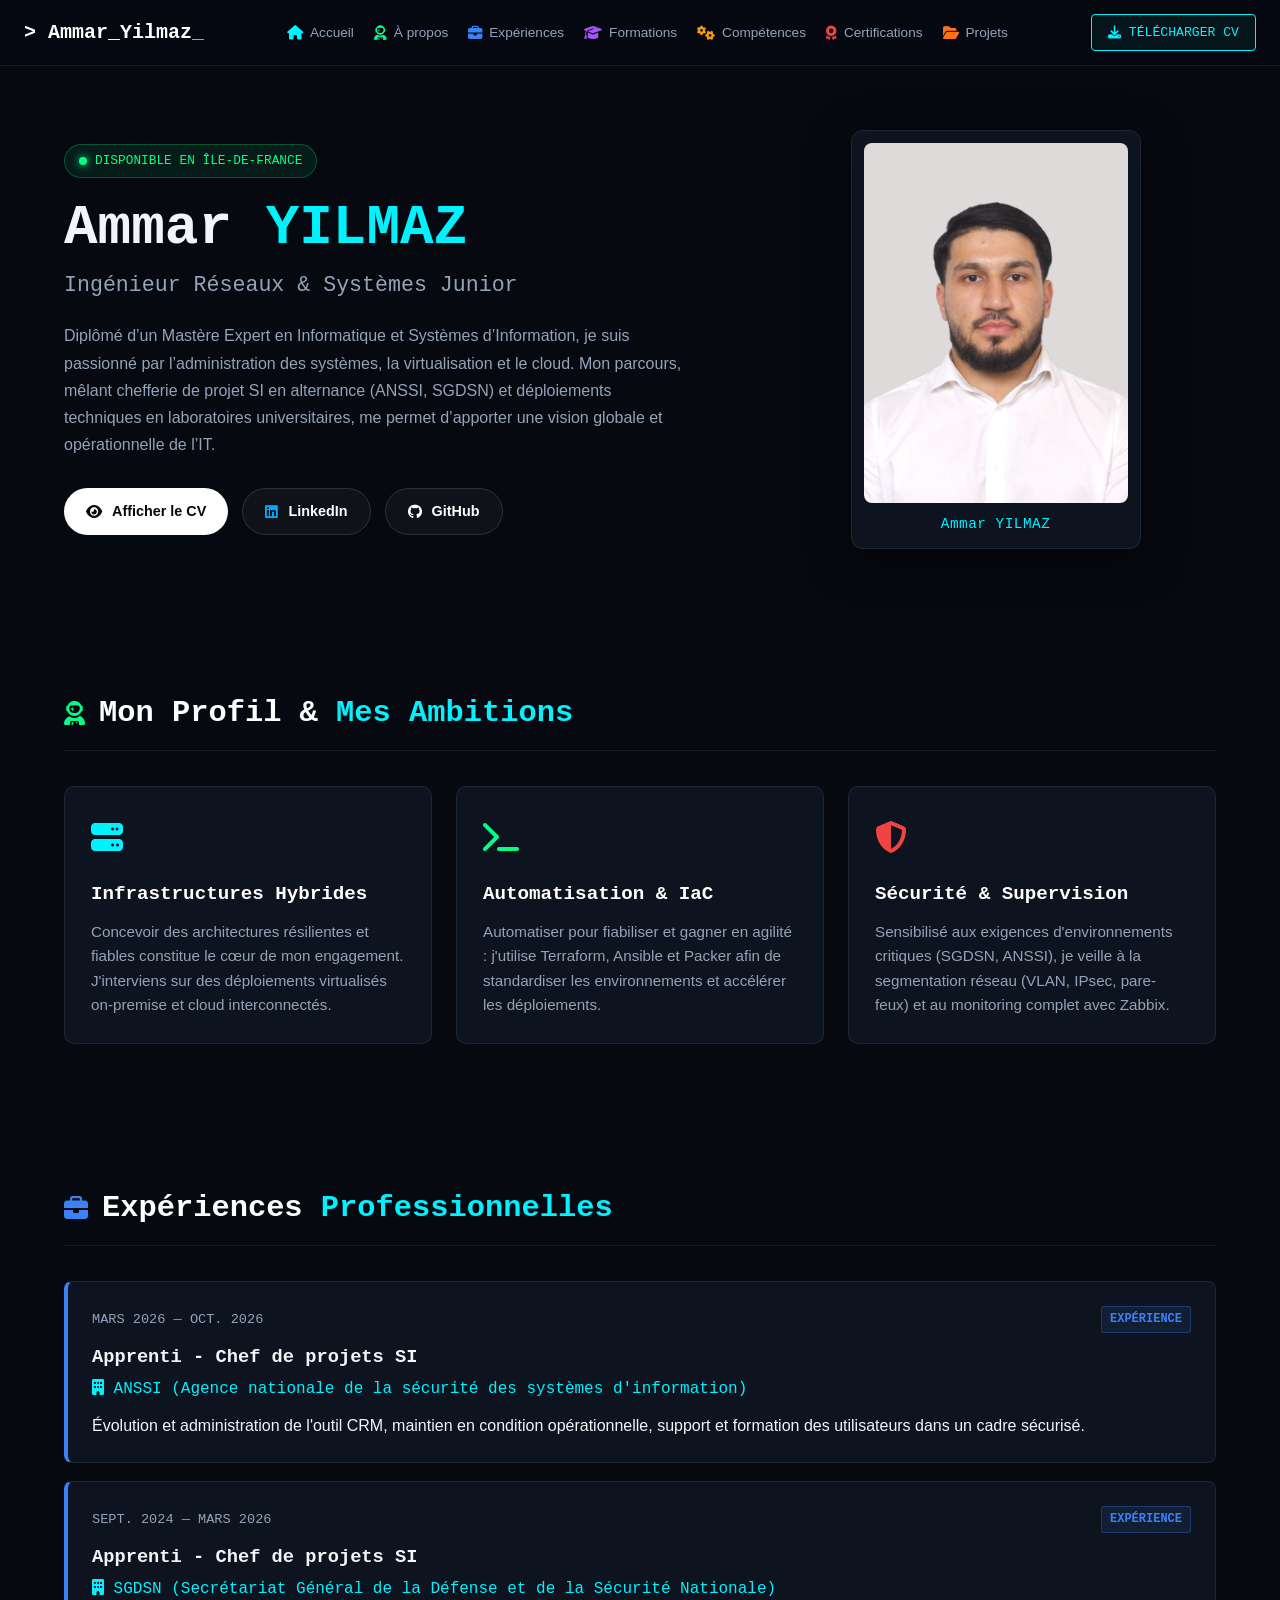
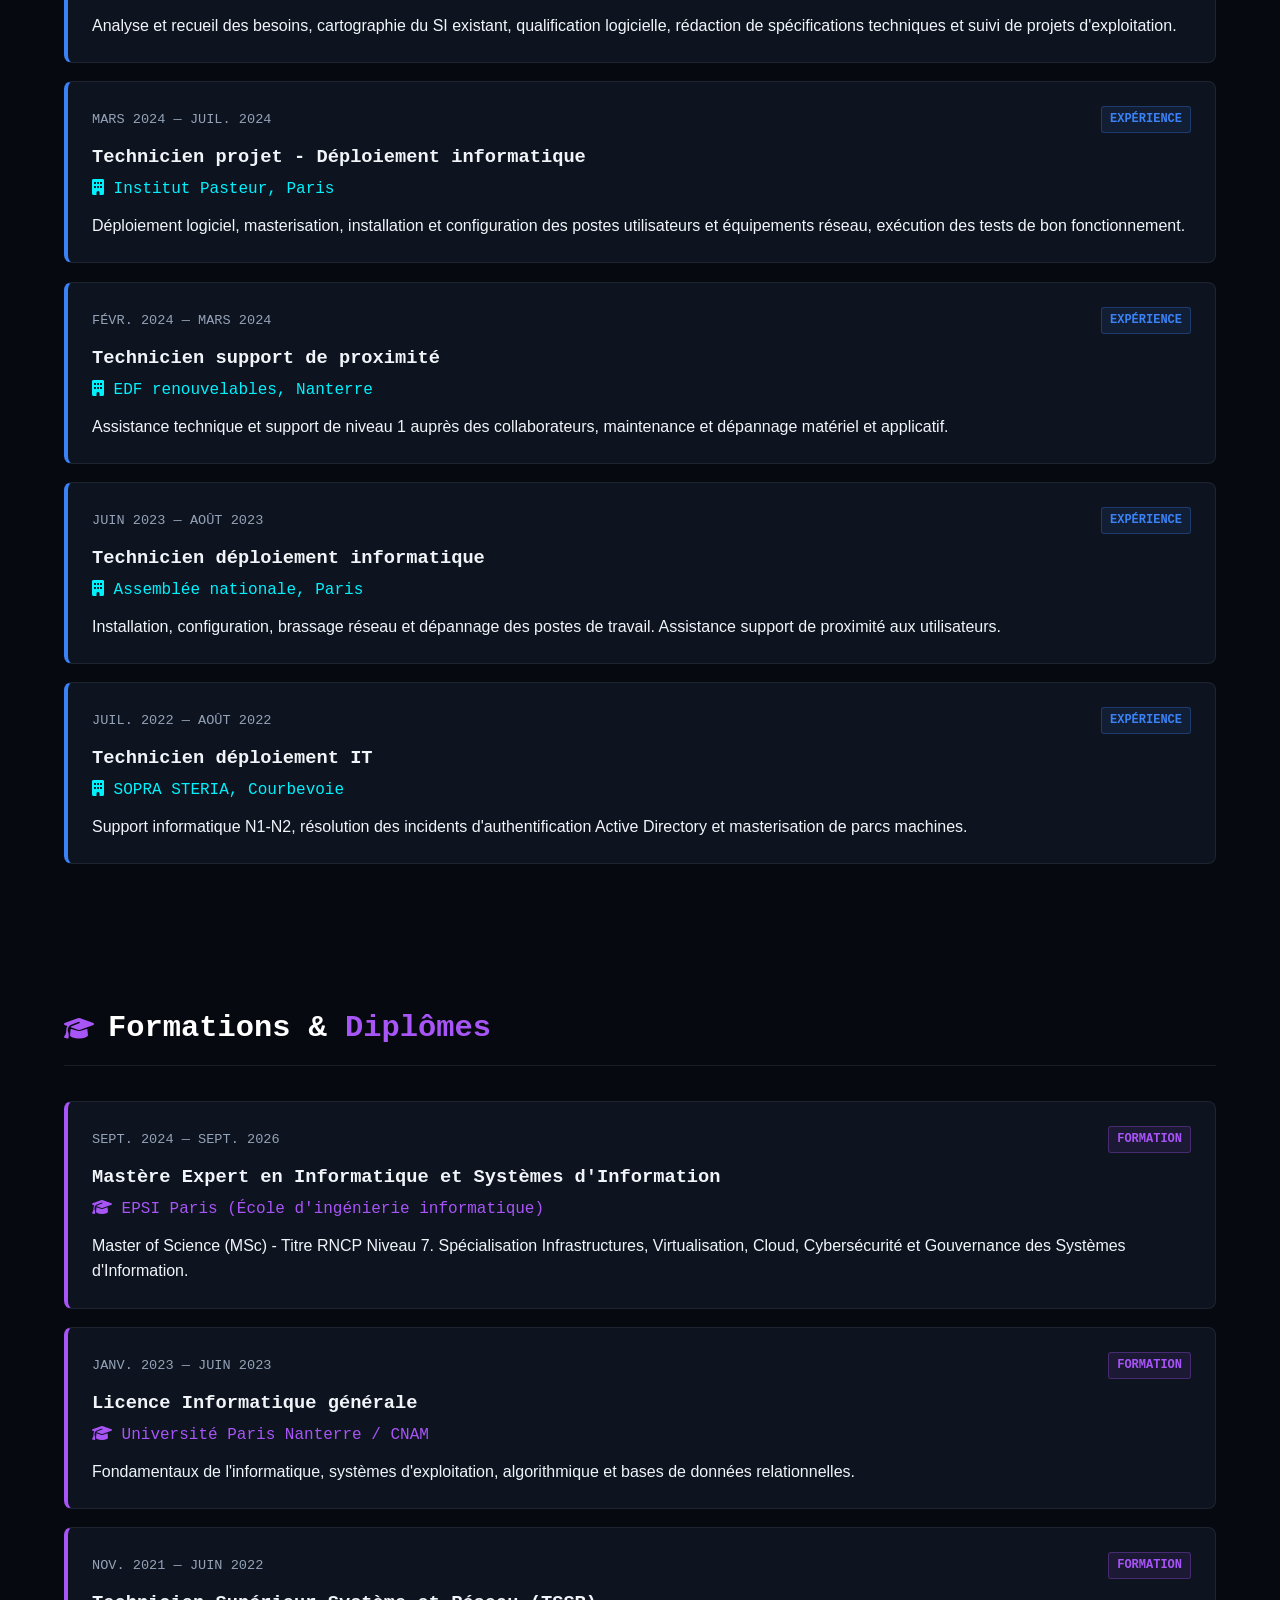
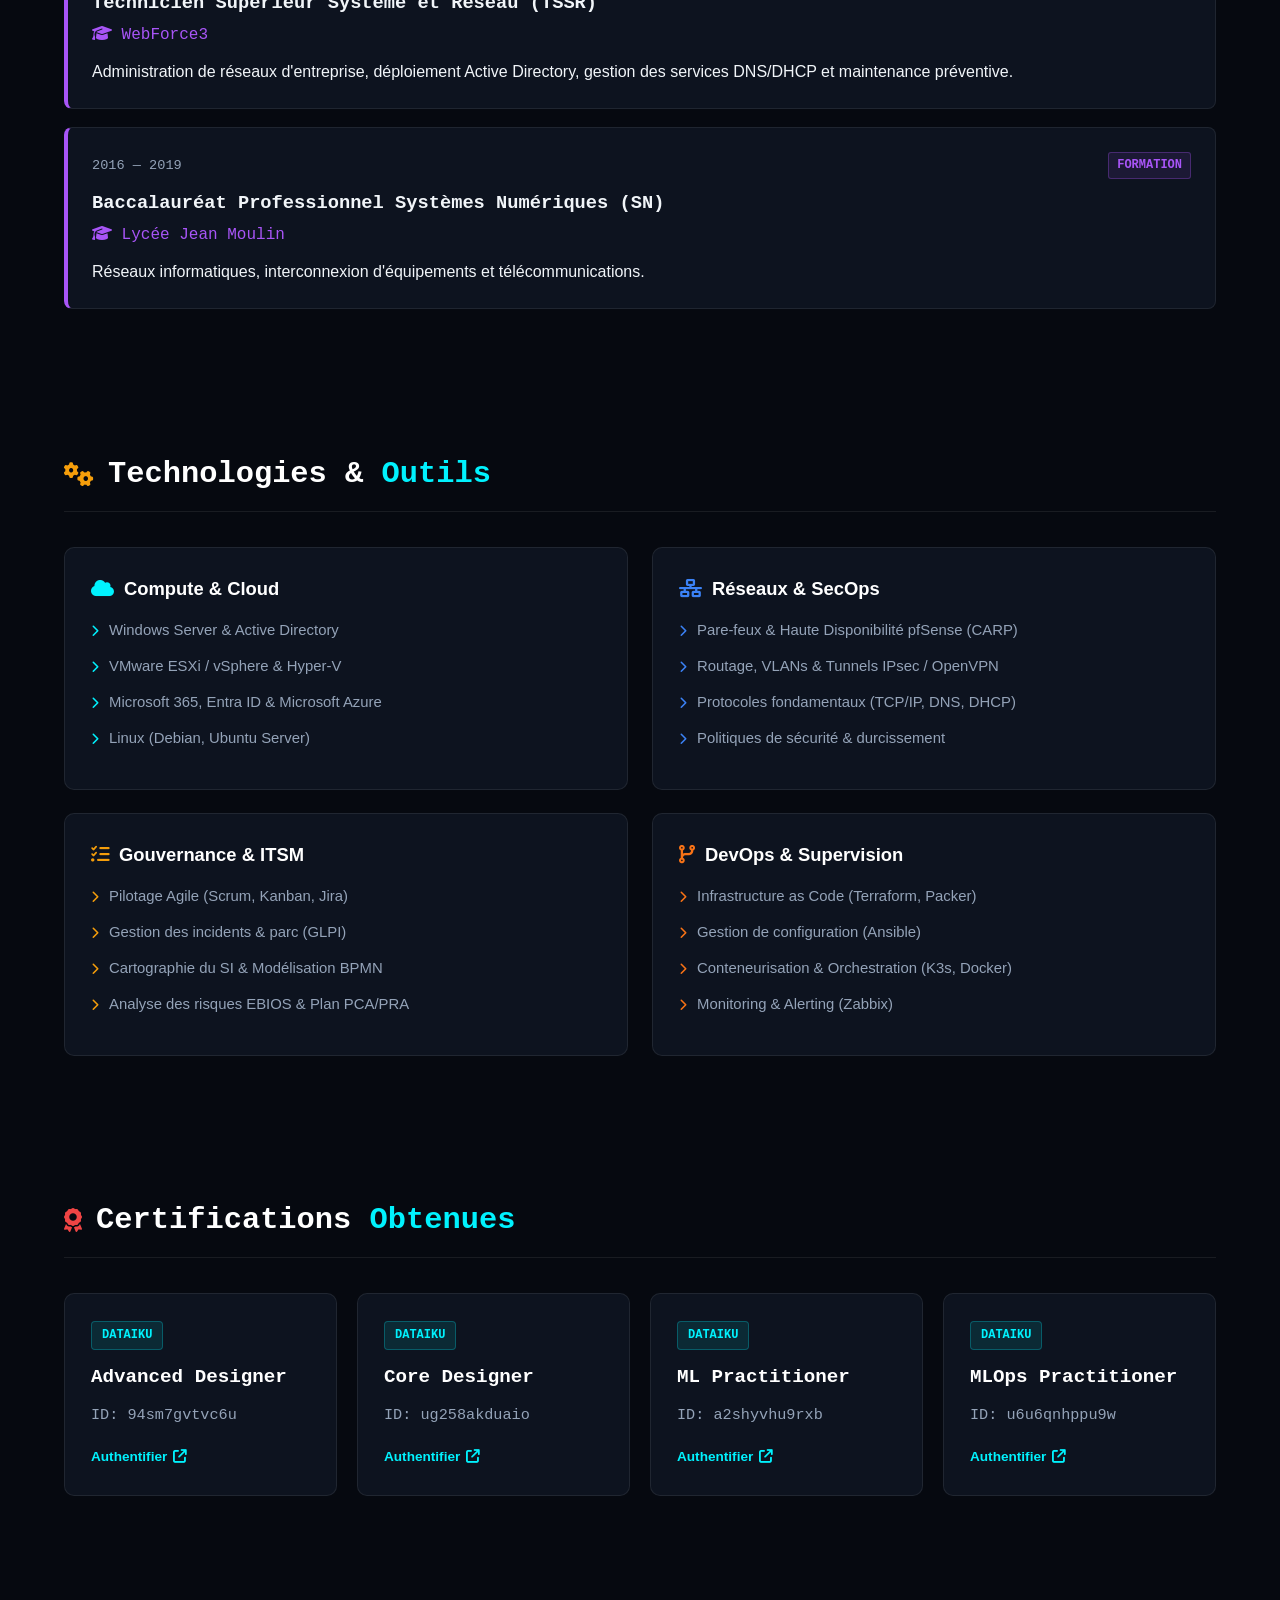
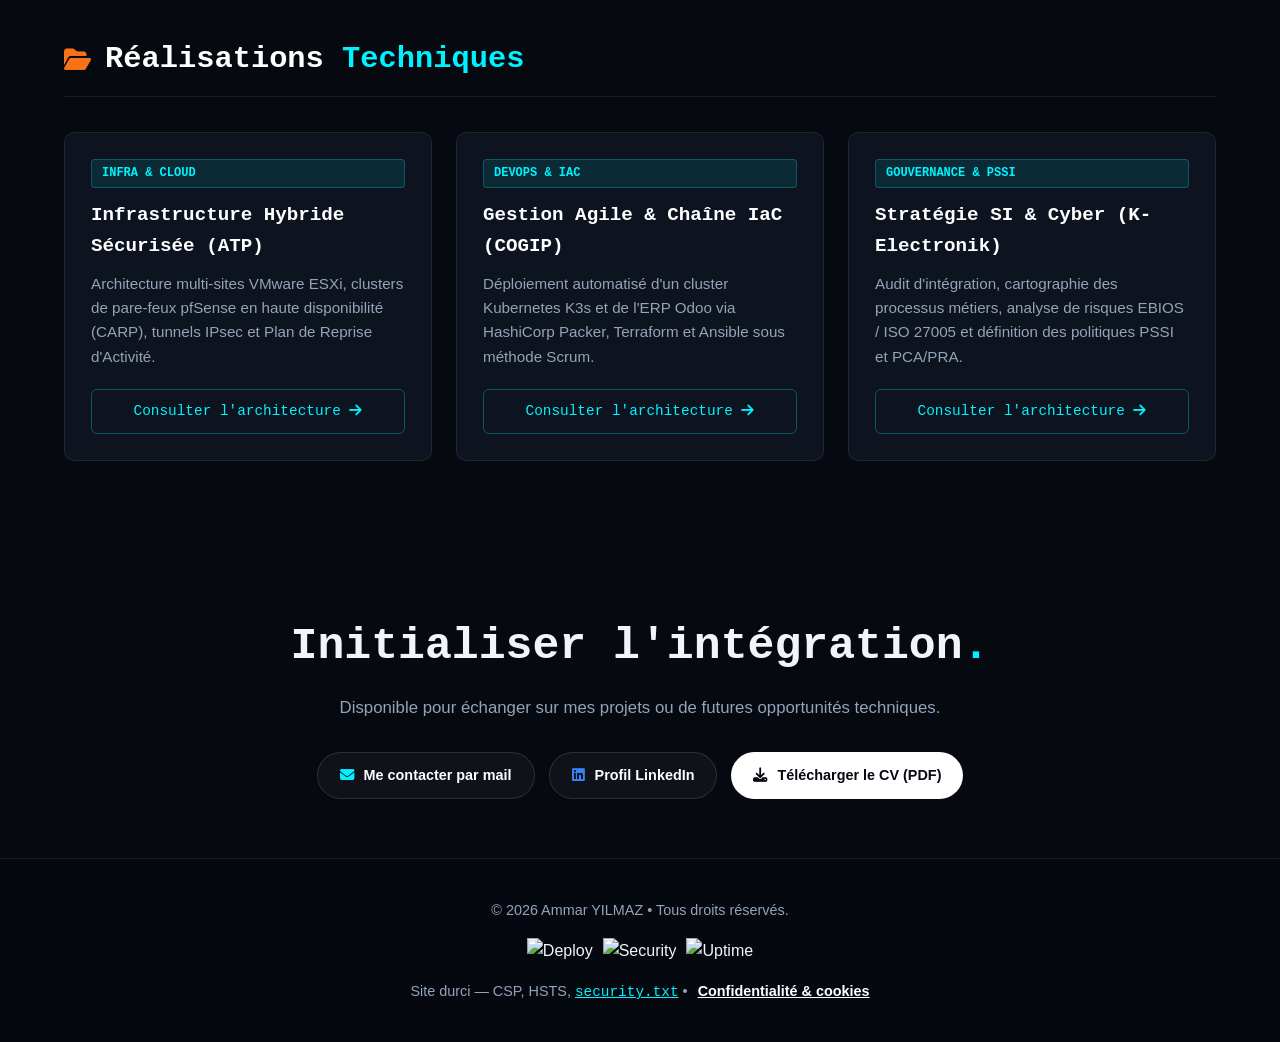
==== commit 1ed10293: "Enhance SEO with Open Graph and Twitter meta tags Added Open Graph and Twitter meta tags for better " ====
--- a/index.html
+++ b/index.html
@@ -4,9 +4,25 @@
     <meta http-equiv="Content-Security-Policy" content="default-src 'self'; script-src 'self' https://cdn.jsdelivr.net 'unsafe-inline'; style-src 'self' https://fonts.googleapis.com https://cdnjs.cloudflare.com 'unsafe-inline'; font-src 'self' https://fonts.gstatic.com https://cdnjs.cloudflare.com; img-src 'self' data: https: https://img.shields.io;">
     <meta charset="UTF-8">
     <meta name="viewport" content="width=device-width, initial-scale=1.0">
+    
+    <!-- Balises Open Graph (LinkedIn, Discord, WhatsApp...) -->
+    <meta property="og:title" content="Ammar YILMAZ - Ingénieur Réseaux & Systèmes">
+    <meta property="og:description" content="Découvrez mon portfolio : infrastructures hybrides, DevOps, automatisation (IaC) et cybersécurité.">
+    <meta property="og:type" content="website">
+    <meta property="og:url" content="https://ylzammar.github.io/">
+    <meta property="og:image" content="https://ylzammar.github.io/IMG_9948.jpg">
+
+    <!-- Balises Twitter / X -->
+    <meta name="twitter:card" content="summary_large_image">
+    <meta name="twitter:title" content="Ammar YILMAZ - Ingénieur Réseaux & Systèmes">
+    <meta name="twitter:description" content="Découvrez mon portfolio : infrastructures hybrides, DevOps, automatisation (IaC) et cybersécurité.">
+    <meta name="twitter:image" content="https://ylzammar.github.io/IMG_9948.jpg">
+
     <title>Ammar YILMAZ - Ingénieur Réseaux & Systèmes</title>
     
+    <!-- Polices -->
     <link href="https://fonts.googleapis.com/css2?family=Share+Tech+Mono&family=Inter:wght@300;400;500;600;700;800&display=swap" rel="stylesheet">
+    <!-- FontAwesome -->
     <link rel="stylesheet" href="https://cdnjs.cloudflare.com/ajax/libs/font-awesome/6.4.0/css/all.min.css">
     <link rel="stylesheet" href="style.css">
 </head>
@@ -14,14 +30,17 @@
 
     <div id="particles-js"></div>
 
+    <!-- Navigation avec Menu Hamburger Mobile -->
     <header>
         <nav>
             <a href="#top" class="logo">> Ammar_Yilmaz<span>_</span></a>
             
+            <!-- Bouton Hamburger -->
             <button class="menu-toggle" id="menu-toggle" aria-label="Ouvrir le menu">
                 <i class="fas fa-bars"></i>
             </button>
 
+            <!-- Liens de navigation -->
             <ul class="nav-links" id="nav-links">
                 <li><a href="#top"><i class="fas fa-home icon-nav icon-home"></i> Accueil</a></li>
                 <li><a href="#propos"><i class="fas fa-user-astronaut icon-nav icon-user"></i> À propos</a></li>
@@ -38,6 +57,7 @@
         </nav>
     </header>
 
+    <!-- Section Héro -->
     <section class="hero reveal">
         <div class="hero-left">
             <div class="status-badge">
@@ -69,6 +89,7 @@
         </div>
     </section>
 
+    <!-- 01. À PROPOS -->
     <section id="propos" class="section reveal">
         <div class="section-header">
             <i class="fas fa-user-astronaut header-icon icon-user"></i>
@@ -93,12 +114,14 @@
         </div>
     </section>
 
+    <!-- 02. EXPÉRIENCES PROFESSIONNELLES -->
     <section id="experiences" class="section reveal">
         <div class="section-header">
             <i class="fas fa-briefcase header-icon icon-work"></i>
             <h2>Expériences <span class="highlight">Professionnelles</span></h2>
         </div>
         <div class="timeline-container">
+            <!-- ANSSI -->
             <div class="timeline-box exp-pro reveal">
                 <div class="box-header">
                     <span class="date-tag">MARS 2026 — OCT. 2026</span>
@@ -109,6 +132,7 @@
                 <p>Évolution et administration de l'outil CRM, maintien en condition opérationnelle, support et formation des utilisateurs dans un cadre sécurisé.</p>
             </div>
 
+            <!-- SGDSN -->
             <div class="timeline-box exp-pro reveal">
                 <div class="box-header">
                     <span class="date-tag">SEPT. 2024 — MARS 2026</span>
@@ -119,6 +143,7 @@
                 <p>Analyse et recueil des besoins, cartographie du SI existant, qualification logicielle, rédaction de spécifications techniques et suivi de projets d'exploitation.</p>
             </div>
 
+            <!-- Institut Pasteur -->
             <div class="timeline-box exp-pro reveal">
                 <div class="box-header">
                     <span class="date-tag">MARS 2024 — JUIL. 2024</span>
@@ -129,6 +154,7 @@
                 <p>Déploiement logiciel, masterisation, installation et configuration des postes utilisateurs et équipements réseau, exécution des tests de bon fonctionnement.</p>
             </div>
 
+            <!-- EDF -->
             <div class="timeline-box exp-pro reveal">
                 <div class="box-header">
                     <span class="date-tag">FÉVR. 2024 — MARS 2024</span>
@@ -139,6 +165,7 @@
                 <p>Assistance technique et support de niveau 1 auprès des collaborateurs, maintenance et dépannage matériel et applicatif.</p>
             </div>
 
+            <!-- Assemblée Nationale -->
             <div class="timeline-box exp-pro reveal">
                 <div class="box-header">
                     <span class="date-tag">JUIN 2023 — AOÛT 2023</span>
@@ -149,6 +176,7 @@
                 <p>Installation, configuration, brassage réseau et dépannage des postes de travail. Assistance support de proximité aux utilisateurs.</p>
             </div>
 
+            <!-- Sopra Steria -->
             <div class="timeline-box exp-pro reveal">
                 <div class="box-header">
                     <span class="date-tag">JUIL. 2022 — AOÛT 2022</span>
@@ -161,6 +189,7 @@
         </div>
     </section>
 
+    <!-- 03. FORMATIONS & DIPLÔMES -->
     <section id="formations" class="section reveal">
         <div class="section-header">
             <i class="fas fa-graduation-cap header-icon icon-edu"></i>
@@ -209,6 +238,7 @@
         </div>
     </section>
 
+    <!-- 04. COMPÉTENCES -->
     <section id="competences" class="section reveal">
         <div class="section-header">
             <i class="fas fa-cogs header-icon icon-skills"></i>
@@ -257,6 +287,7 @@
         </div>
     </section>
 
+    <!-- 05. CERTIFICATIONS -->
     <section id="certifications" class="section reveal">
         <div class="section-header">
             <i class="fas fa-award header-icon icon-cert"></i>
@@ -290,6 +321,7 @@
         </div>
     </section>
 
+    <!-- 06. PROJETS -->
     <section id="projets" class="section reveal">
         <div class="section-header">
             <i class="fas fa-folder-open header-icon icon-proj"></i>
@@ -319,6 +351,7 @@
         </div>
     </section>
 
+    <!-- Contact & Footer -->
     <section class="contact-section reveal">
         <h2 class="contact-title">Initialiser l'intégration<span class="highlight">.</span></h2>
         <p class="contact-desc">
@@ -354,6 +387,7 @@
         </p>
     </footer>
 
+    <!-- Scripts Javascript -->
     <script src="https://cdn.jsdelivr.net/particles.js/2.0.0/particles.min.js"></script>
     <script src="script.js"></script>
 </body>
--- a/style.css
+++ b/style.css
@@ -6,7 +6,7 @@
     --text-main: #f1f5f9;
     --text-muted: #94a3b8;
     
-    /* Palette d'accents colorés */
+    /* Accents colorés */
     --cyan: #00f2fe;
     --emerald: #00ff88;
     --blue: #3b82f6;
@@ -47,15 +47,10 @@
     background: var(--bg-main);
 }
 
-.highlight {
-    color: var(--cyan);
-}
-
-.highlight-purple {
-    color: var(--purple);
-}
-
-/* Couleurs des icônes individuelles */
+.highlight { color: var(--cyan); }
+.highlight-purple { color: var(--purple); }
+
+/* Couleurs des icônes */
 .icon-home { color: var(--cyan); }
 .icon-user { color: var(--emerald); }
 .icon-work { color: var(--blue); }
@@ -64,13 +59,26 @@
 .icon-cert { color: var(--red); }
 .icon-proj { color: var(--orange); }
 
+/* Animations au défilement (Point 5) */
+.reveal {
+    opacity: 0;
+    transform: translateY(28px);
+    transition: opacity 0.7s cubic-bezier(0.16, 1, 0.3, 1), transform 0.7s cubic-bezier(0.16, 1, 0.3, 1);
+    will-change: opacity, transform;
+}
+
+.reveal.visible {
+    opacity: 1;
+    transform: translateY(0);
+}
+
 /* Header & Nav */
 header {
     position: fixed;
     top: 0;
     width: 100%;
-    background: rgba(6, 9, 16, 0.92);
-    backdrop-filter: blur(12px);
+    background: rgba(6, 9, 16, 0.94);
+    backdrop-filter: blur(14px);
     border-bottom: 1px solid var(--border-color);
     z-index: 1000;
 }
@@ -82,6 +90,7 @@
     max-width: 1350px;
     margin: auto;
     padding: 14px 24px;
+    position: relative;
 }
 
 .logo {
@@ -92,11 +101,26 @@
     white-space: nowrap;
 }
 
-.logo span {
-    color: var(--cyan);
-}
-
-/* Liste des liens sans boîtes, fluide et propre */
+.logo span { color: var(--cyan); }
+
+/* Menu Hamburger (Point 4) */
+.menu-toggle {
+    display: none;
+    background: transparent;
+    border: 1px solid var(--border-color);
+    color: var(--cyan);
+    font-size: 1.2rem;
+    padding: 8px 13px;
+    border-radius: 6px;
+    cursor: pointer;
+    transition: 0.25s ease;
+}
+
+.menu-toggle:hover {
+    background: rgba(0, 242, 254, 0.08);
+    border-color: var(--cyan);
+}
+
 .nav-links {
     display: flex;
     list-style: none;
@@ -130,7 +154,6 @@
     filter: drop-shadow(0 0 8px currentColor);
 }
 
-/* Bouton Télécharger CV dans l'en-tête */
 .btn-cv {
     border: 1px solid var(--cyan);
     color: var(--cyan);
@@ -163,9 +186,7 @@
     gap: 50px;
 }
 
-.hero-left {
-    flex: 1.2;
-}
+.hero-left { flex: 1.2; }
 
 .status-badge {
     display: inline-flex;
@@ -253,7 +274,7 @@
     transform: translateY(-2px);
 }
 
-/* Photo de profil bien dimensionnée */
+/* Photo */
 .hero-right {
     flex: 0.8;
     display: flex;
@@ -291,7 +312,7 @@
     letter-spacing: 0.5px;
 }
 
-/* Sections Standards */
+/* Sections */
 .section {
     max-width: 1200px;
     margin: auto;
@@ -307,14 +328,8 @@
     padding-bottom: 12px;
 }
 
-.header-icon {
-    font-size: 1.5rem;
-}
-
-.section-header h2 {
-    font-size: 1.9rem;
-    color: #fff;
-}
+.header-icon { font-size: 1.5rem; }
+.section-header h2 { font-size: 1.9rem; color: #fff; }
 
 /* Grilles */
 .grid-3 {
@@ -335,7 +350,7 @@
     gap: 20px;
 }
 
-/* Cartes Standards */
+/* Cartes */
 .card {
     background: var(--bg-card);
     border: 1px solid var(--border-color);
@@ -377,9 +392,7 @@
     gap: 10px;
 }
 
-.skill-list {
-    list-style: none;
-}
+.skill-list { list-style: none; }
 
 .skill-list li {
     color: var(--text-muted);
@@ -390,9 +403,7 @@
     gap: 10px;
 }
 
-.skill-list li i {
-    font-size: 0.75rem;
-}
+.skill-list li i { font-size: 0.75rem; }
 
 /* Certifications */
 .badge {
@@ -427,11 +438,9 @@
     transition: 0.2s;
 }
 
-.cert-link:hover {
-    color: #fff;
-}
-
-/* Parcours & Expériences */
+.cert-link:hover { color: #fff; }
+
+/* Timeline */
 .timeline-container {
     display: flex;
     flex-direction: column;
@@ -446,19 +455,13 @@
     transition: 0.25s ease;
 }
 
-.exp-pro {
-    border-left: 4px solid var(--blue);
-}
-
+.exp-pro { border-left: 4px solid var(--blue); }
 .exp-pro:hover {
     border-color: var(--blue);
     box-shadow: 0 4px 20px rgba(59, 130, 246, 0.1);
 }
 
-.exp-edu {
-    border-left: 4px solid var(--purple);
-}
-
+.exp-edu { border-left: 4px solid var(--purple); }
 .exp-edu:hover {
     border-color: var(--purple);
     box-shadow: 0 4px 20px rgba(168, 85, 247, 0.1);
@@ -502,9 +505,7 @@
     margin: 4px 0 10px;
 }
 
-.edu-company {
-    color: var(--purple);
-}
+.edu-company { color: var(--purple); }
 
 /* Projets */
 .project-card {
@@ -533,6 +534,22 @@
 .btn-action:hover {
     background: rgba(0, 242, 254, 0.1);
     border-color: var(--cyan);
+}
+
+/* Bloc d'architecture pour les pages projets (Point 3) */
+.diagram-container {
+    background: #020408;
+    border: 1px dashed var(--border-color);
+    border-radius: 8px;
+    padding: 30px;
+    margin: 30px 0;
+    text-align: center;
+}
+
+.diagram-container img {
+    max-width: 100%;
+    height: auto;
+    border-radius: 6px;
 }
 
 /* Contact & Footer */
@@ -600,10 +617,42 @@
     margin-left: 6px;
 }
 
-/* Responsive */
-@media (max-width: 1050px) {
+/* Responsive & Menu Hamburger */
+@media (max-width: 1080px) {
+    .menu-toggle {
+        display: block;
+    }
+
     .nav-links {
-        display: none; /* Cache sur petits écrans pour éviter la casse */
+        position: absolute;
+        top: 100%;
+        left: 0;
+        width: 100%;
+        background: rgba(6, 9, 16, 0.98);
+        backdrop-filter: blur(20px);
+        border-bottom: 1px solid var(--border-color);
+        flex-direction: column;
+        padding: 24px;
+        gap: 16px;
+        transform: translateY(-20px);
+        opacity: 0;
+        pointer-events: none;
+        transition: all 0.3s cubic-bezier(0.16, 1, 0.3, 1);
+        box-shadow: 0 20px 40px rgba(0, 0, 0, 0.8);
+    }
+
+    .nav-links.active {
+        transform: translateY(0);
+        opacity: 1;
+        pointer-events: all;
+    }
+
+    .nav-links li { width: 100%; }
+    
+    .nav-links li a {
+        width: 100%;
+        padding: 10px;
+        font-size: 0.95rem;
     }
 }
 
@@ -611,21 +660,12 @@
     .hero {
         flex-direction: column-reverse;
         text-align: center;
-        margin-top: 100px;
+        margin-top: 110px;
     }
-    .hero-actions {
-        justify-content: center;
-    }
-    .grid-3, .grid-4 {
-        grid-template-columns: repeat(auto-fit, minmax(280px, 1fr));
-    }
-    .grid-2 {
-        grid-template-columns: 1fr;
-    }
-    .hero-title {
-        font-size: 2.6rem;
-    }
-    .contact-title {
-        font-size: 2.2rem;
-    }
-}
+    .hero-actions { justify-content: center; }
+    .grid-3, .grid-4 { grid-template-columns: 1fr; }
+    .grid-2 { grid-template-columns: 1fr; }
+    .hero-title { font-size: 2.6rem; }
+    .contact-title { font-size: 2.2rem; }
+    .nav-actions { display: none; }
+}
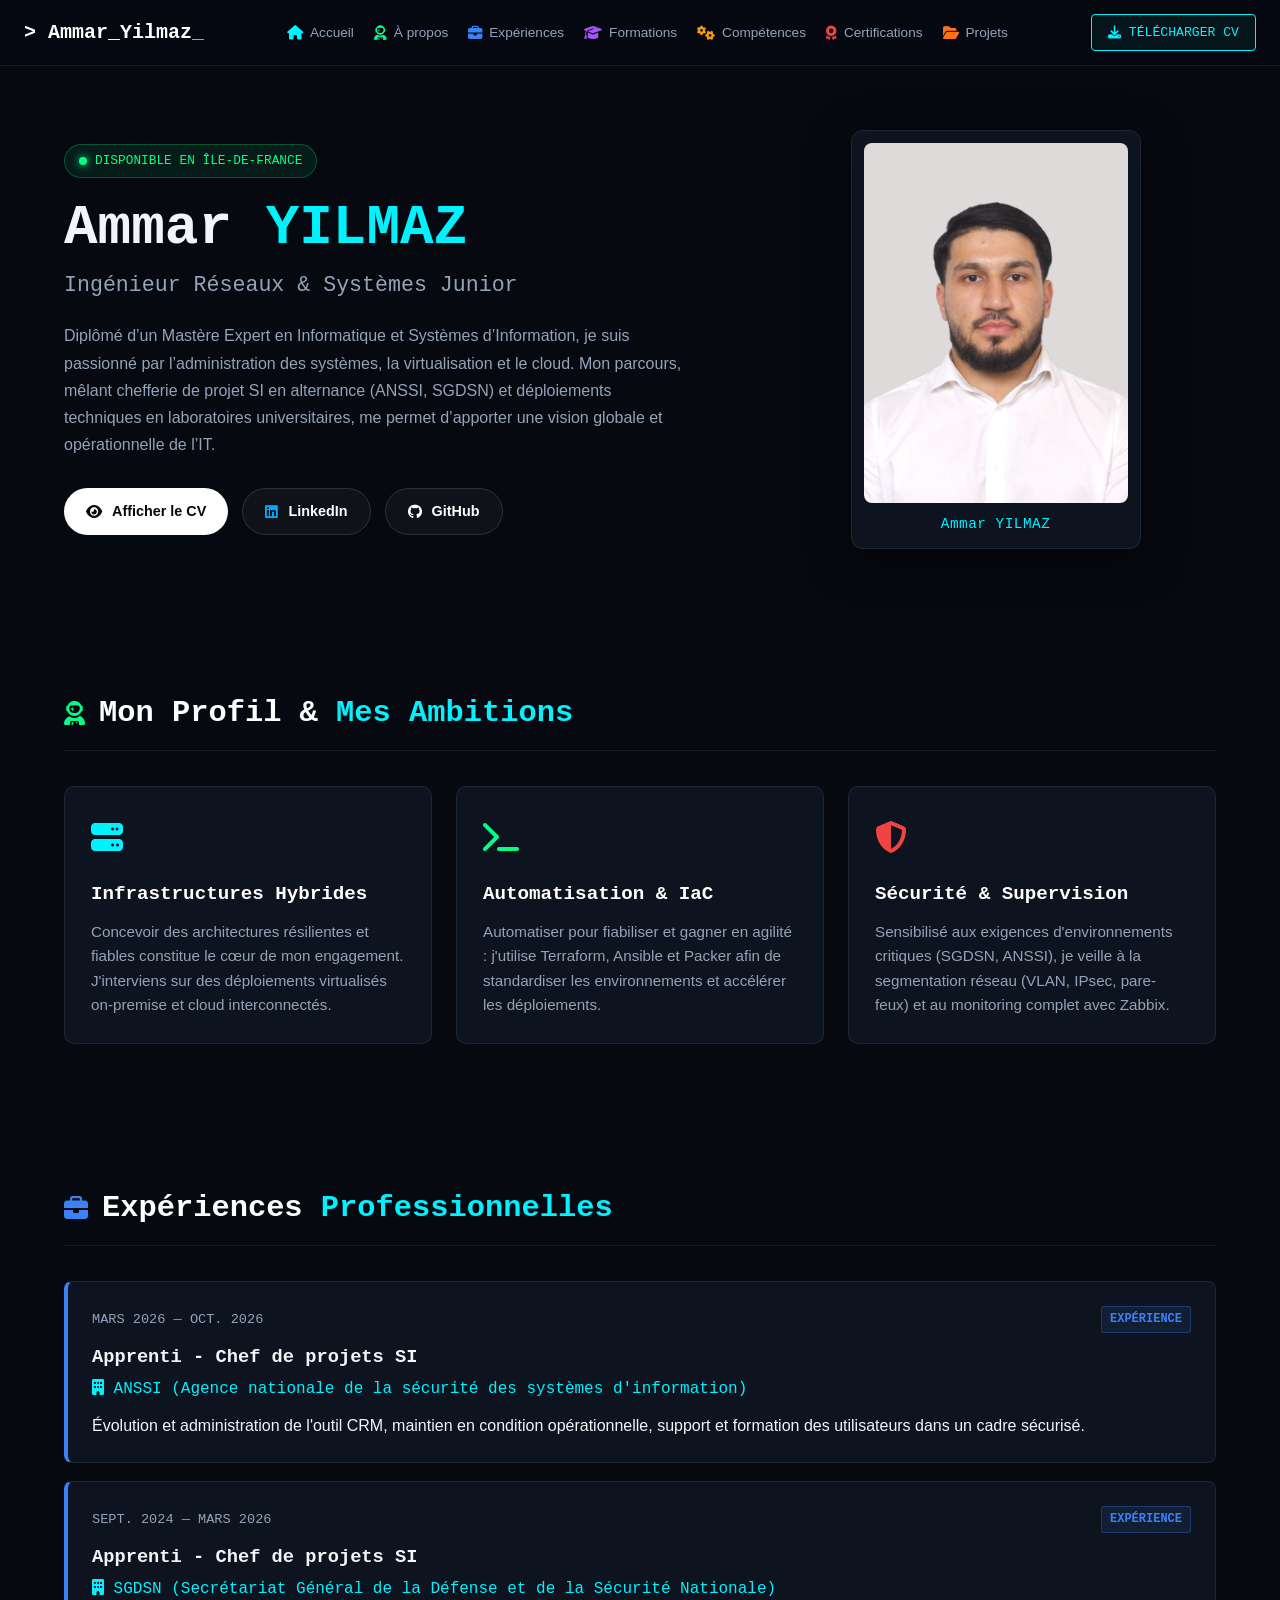
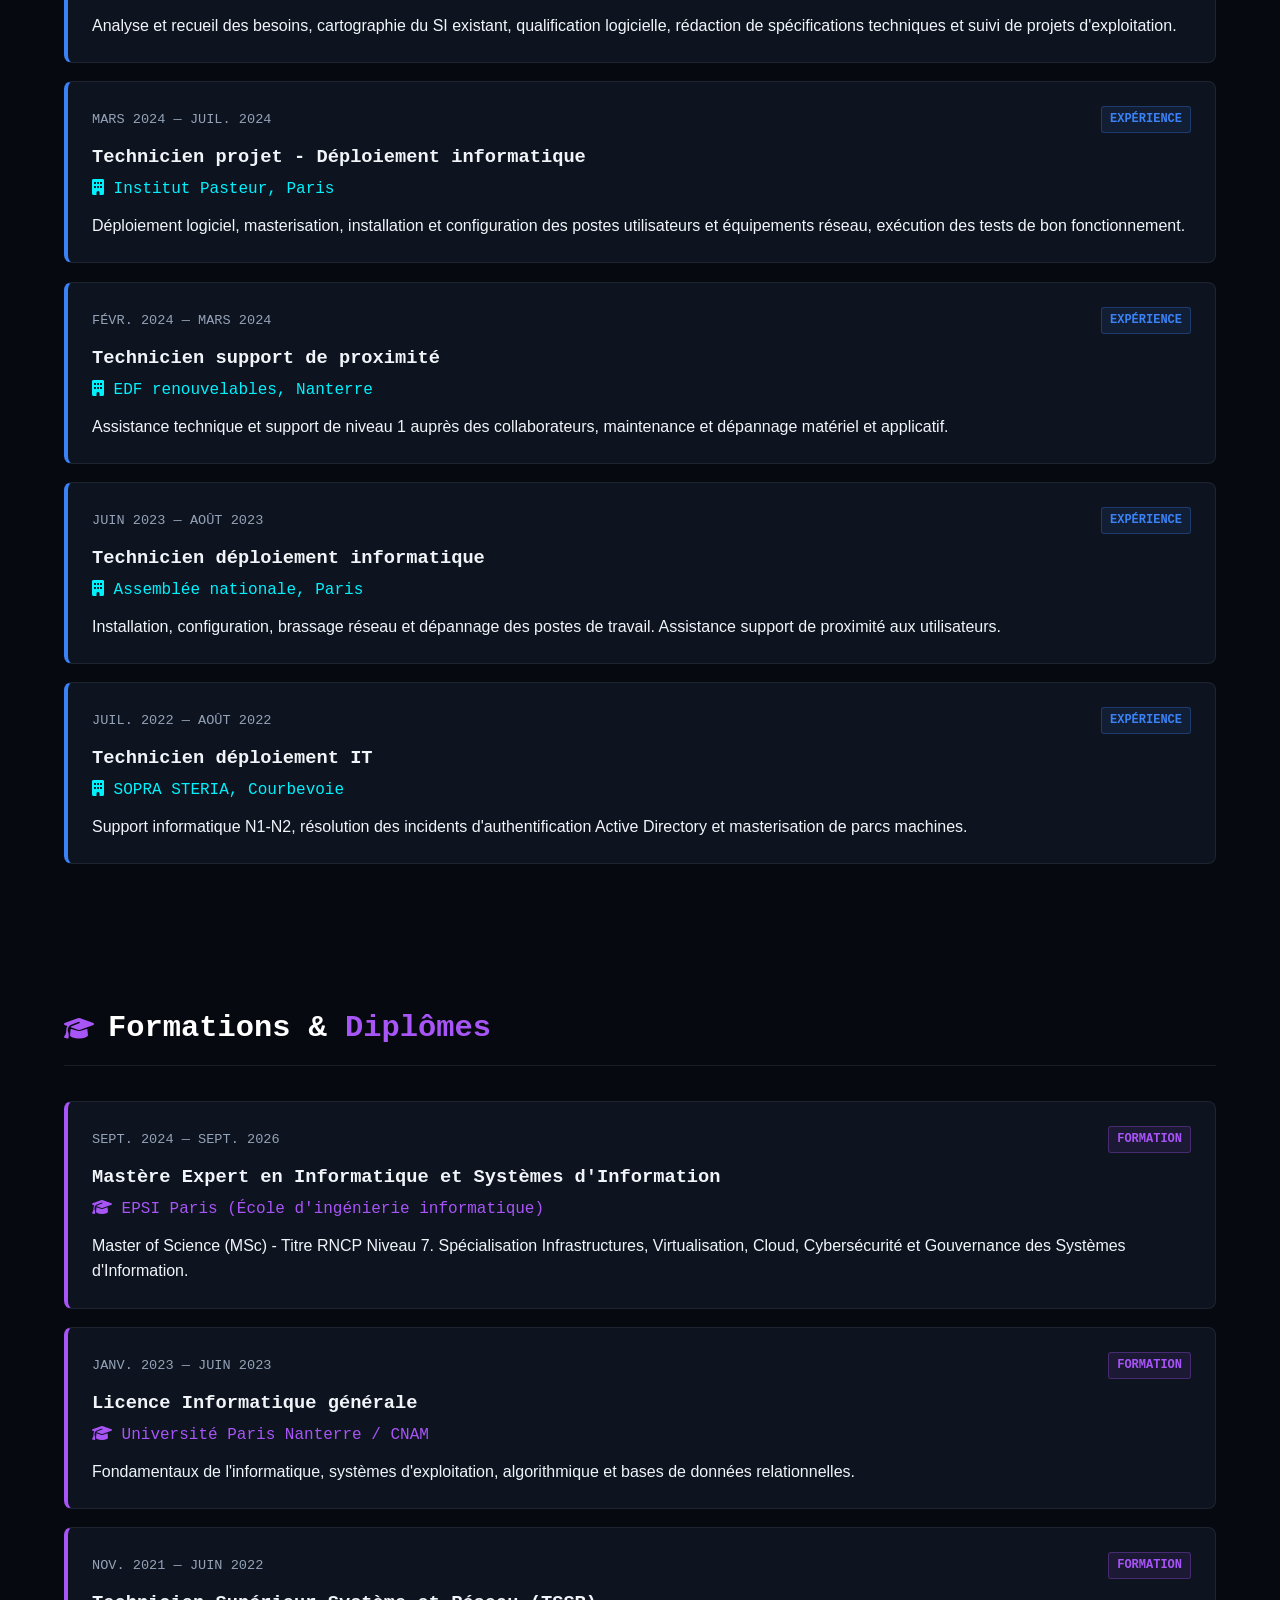
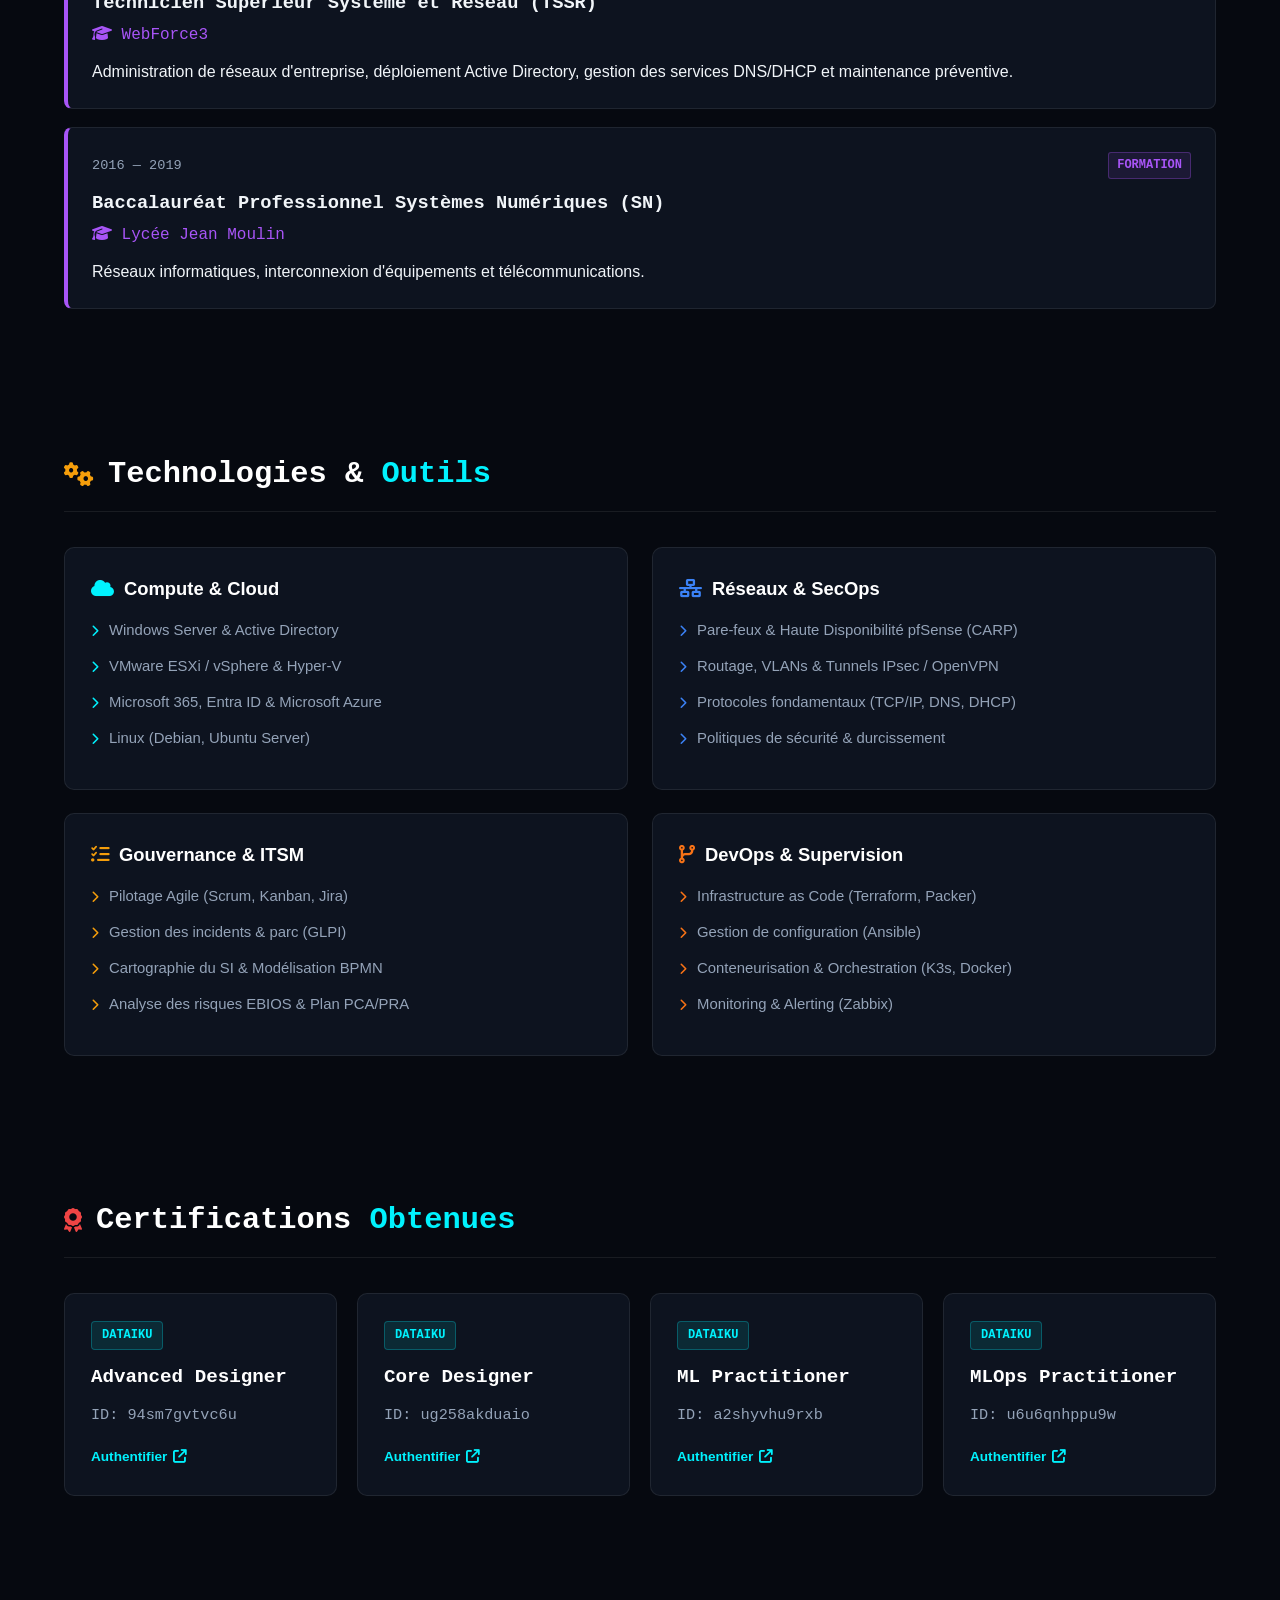
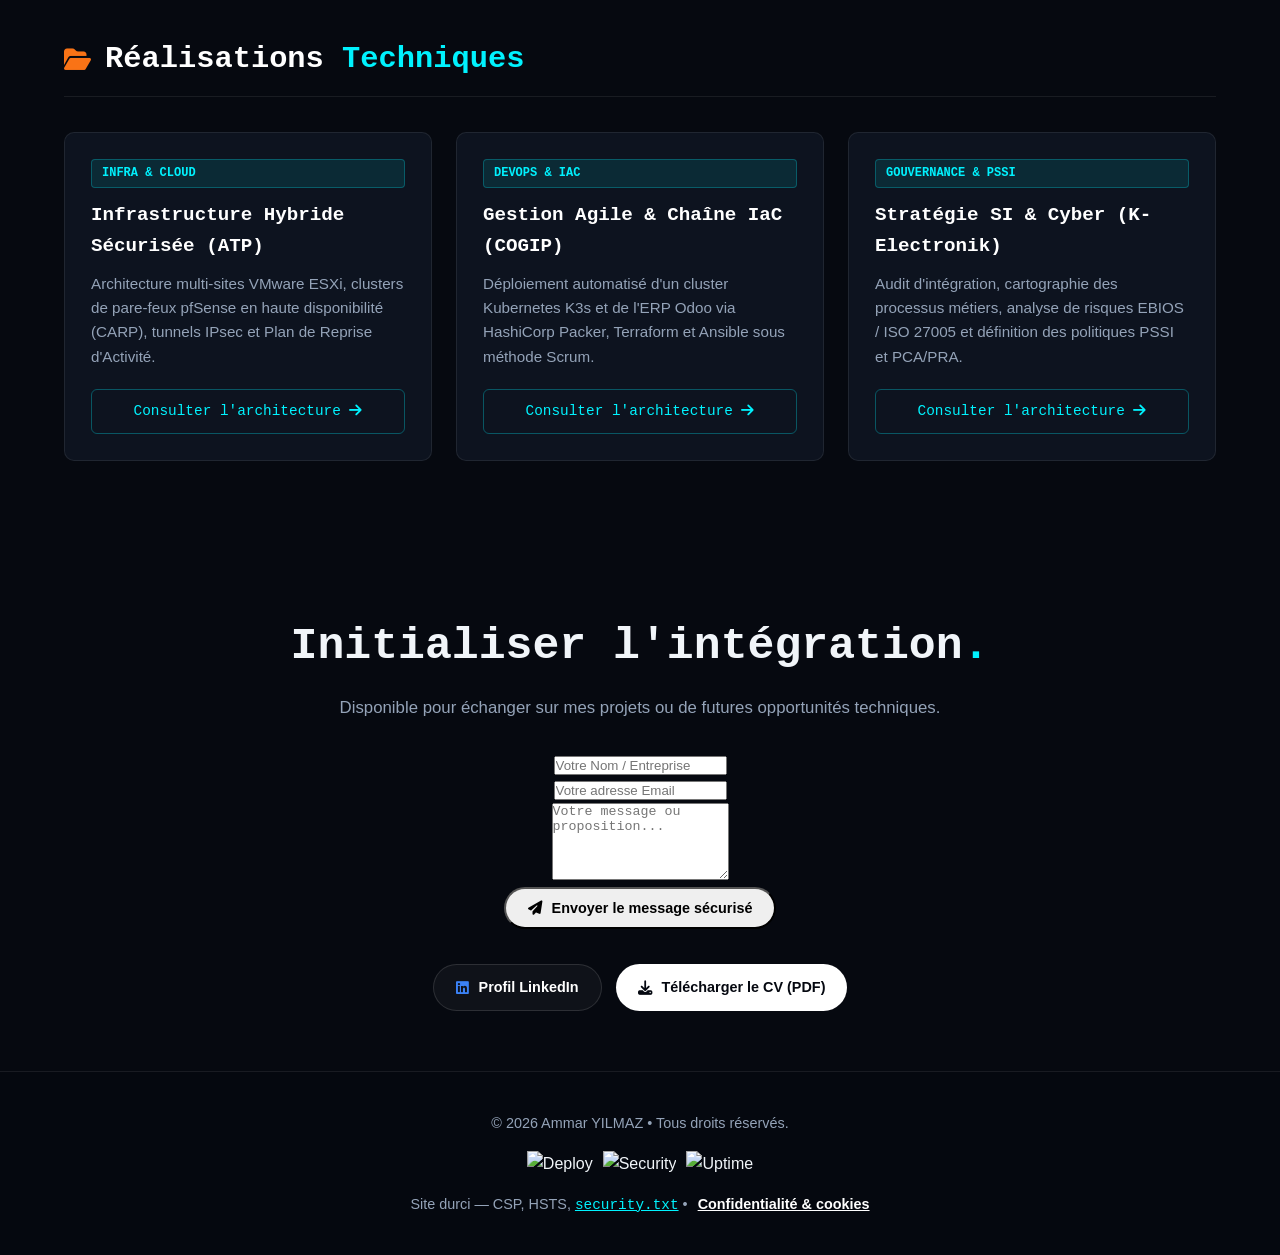
==== commit f5453199: "Add contact form to index.html" ====
--- a/index.html
+++ b/index.html
@@ -358,10 +358,23 @@
             Disponible pour échanger sur mes projets ou de futures opportunités techniques.
         </p>
 
-        <div class="contact-buttons">
-            <a href="mailto:yilmazammar78@gmail.com" class="btn-pill btn-dark">
-                <i class="fas fa-envelope icon-home"></i> Me contacter par mail
-            </a>
+        <!-- Formulaire de contact Formspree -->
+        <form action="https://formspree.io/f/xvkzabnd" method="POST" class="contact-form">
+            <div class="form-group">
+                <input type="text" name="nom" placeholder="Votre Nom / Entreprise" required>
+            </div>
+            <div class="form-group">
+                <input type="email" name="email" placeholder="Votre adresse Email" required>
+            </div>
+            <div class="form-group">
+                <textarea name="message" rows="5" placeholder="Votre message ou proposition..." required></textarea>
+            </div>
+            <button type="submit" class="btn-pill btn-cyan">
+                <i class="fas fa-paper-plane"></i> Envoyer le message sécurisé
+            </button>
+        </form>
+
+        <div class="contact-buttons" style="margin-top: 35px;">
             <a href="https://www.linkedin.com/in/ammar-yilmaz" target="_blank" class="btn-pill btn-dark">
                 <i class="fab fa-linkedin icon-work"></i> Profil LinkedIn
             </a>
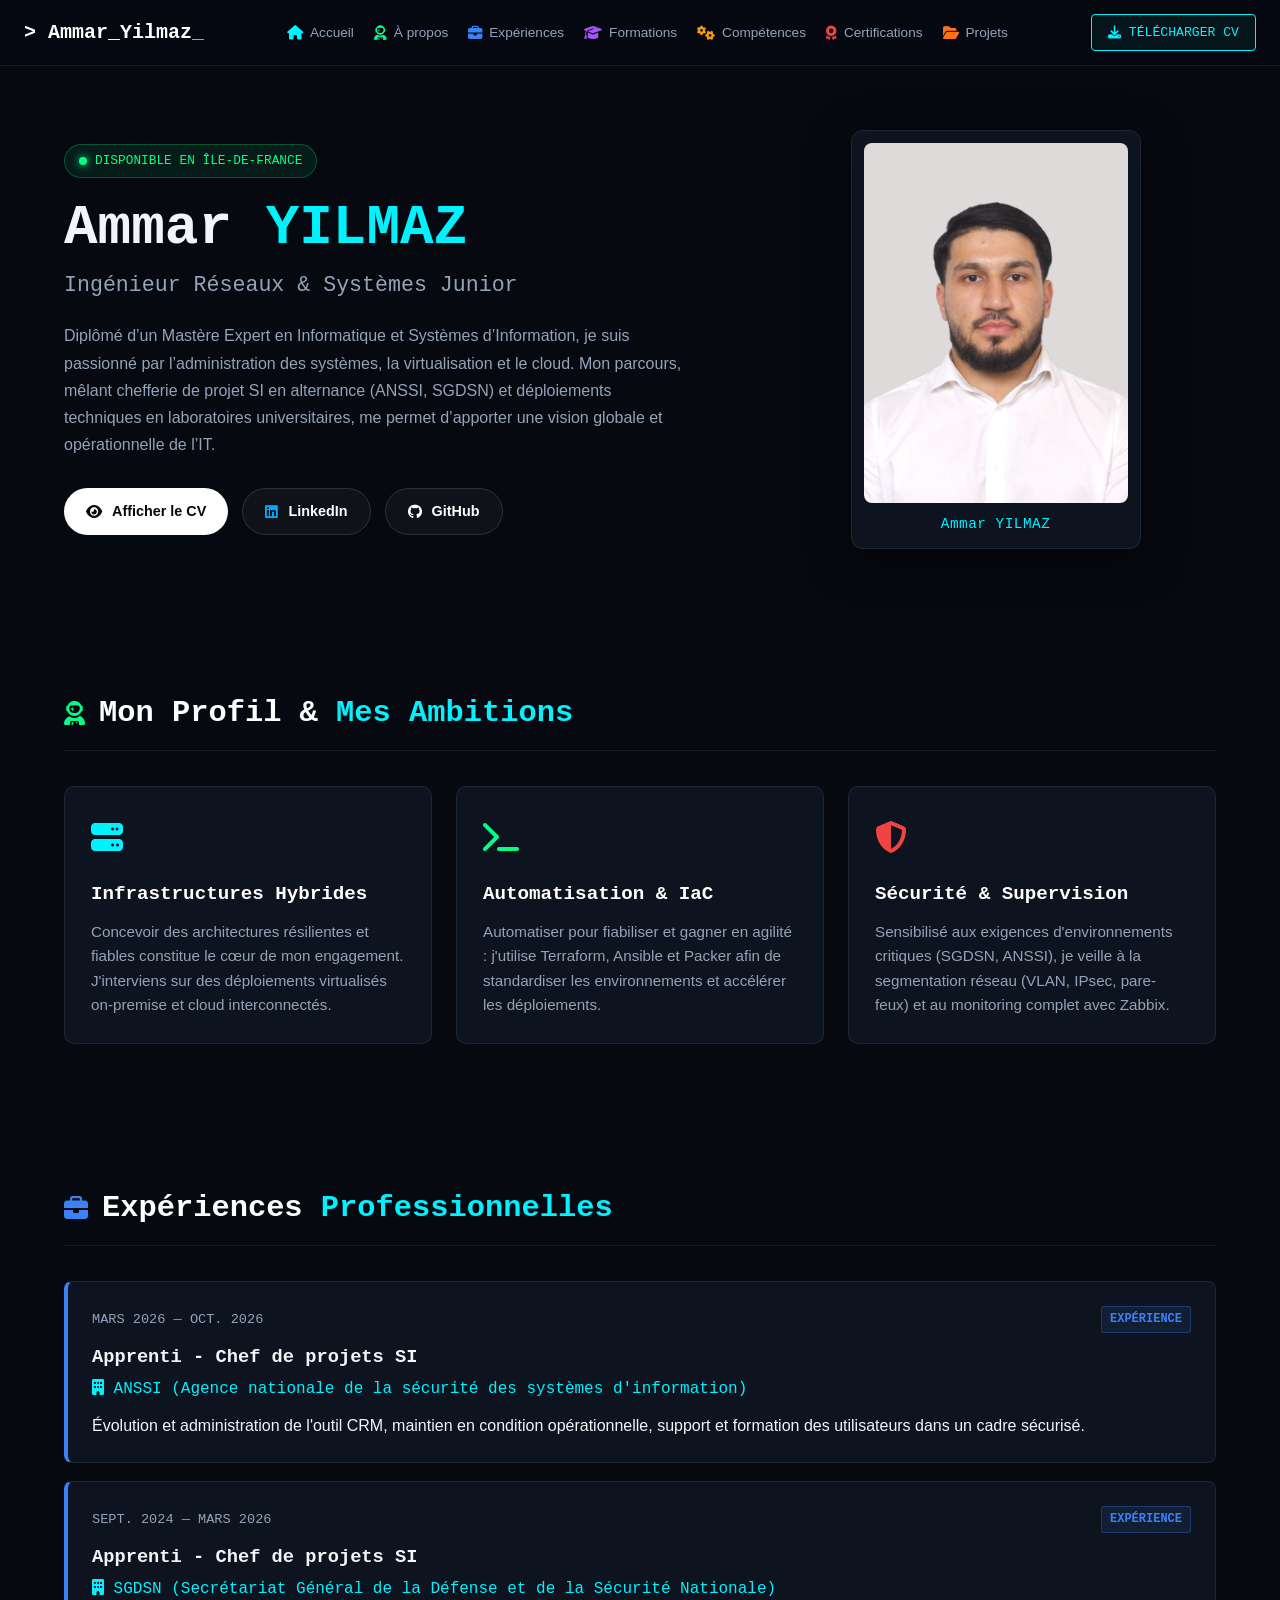
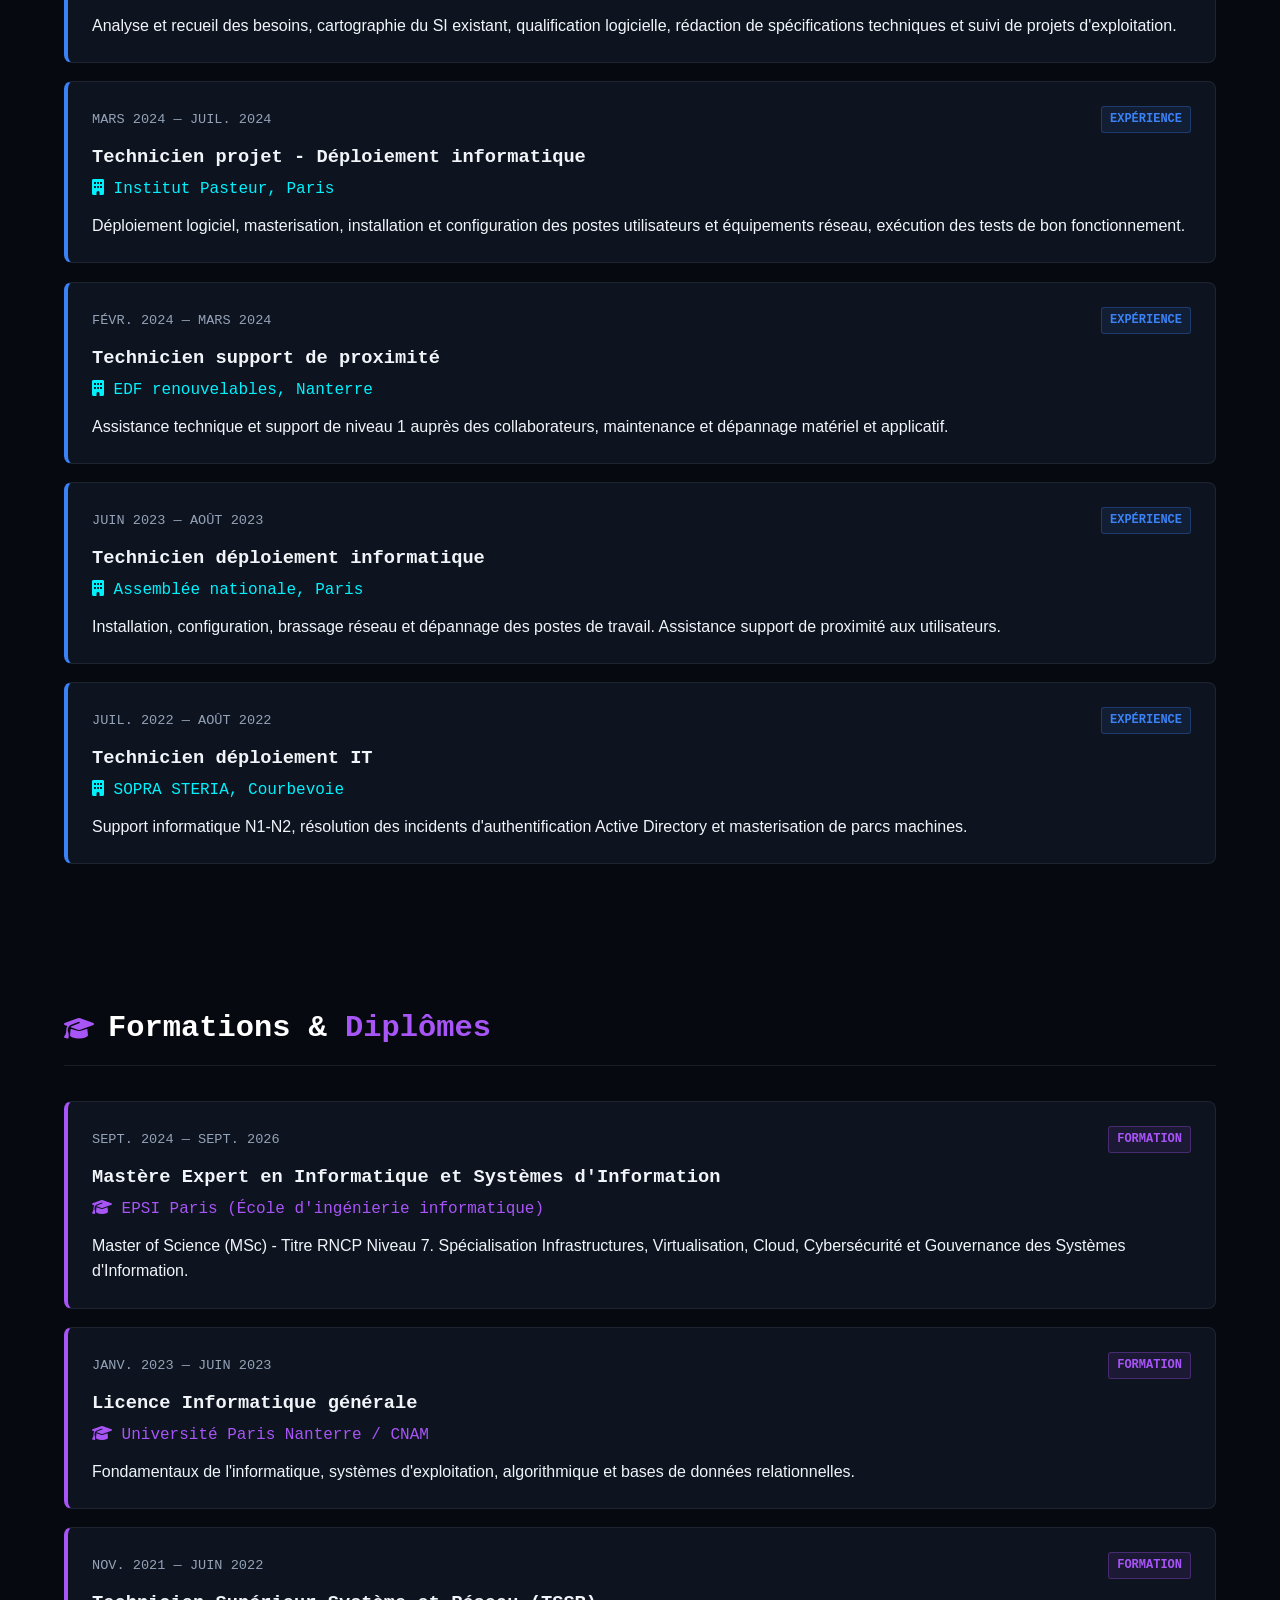
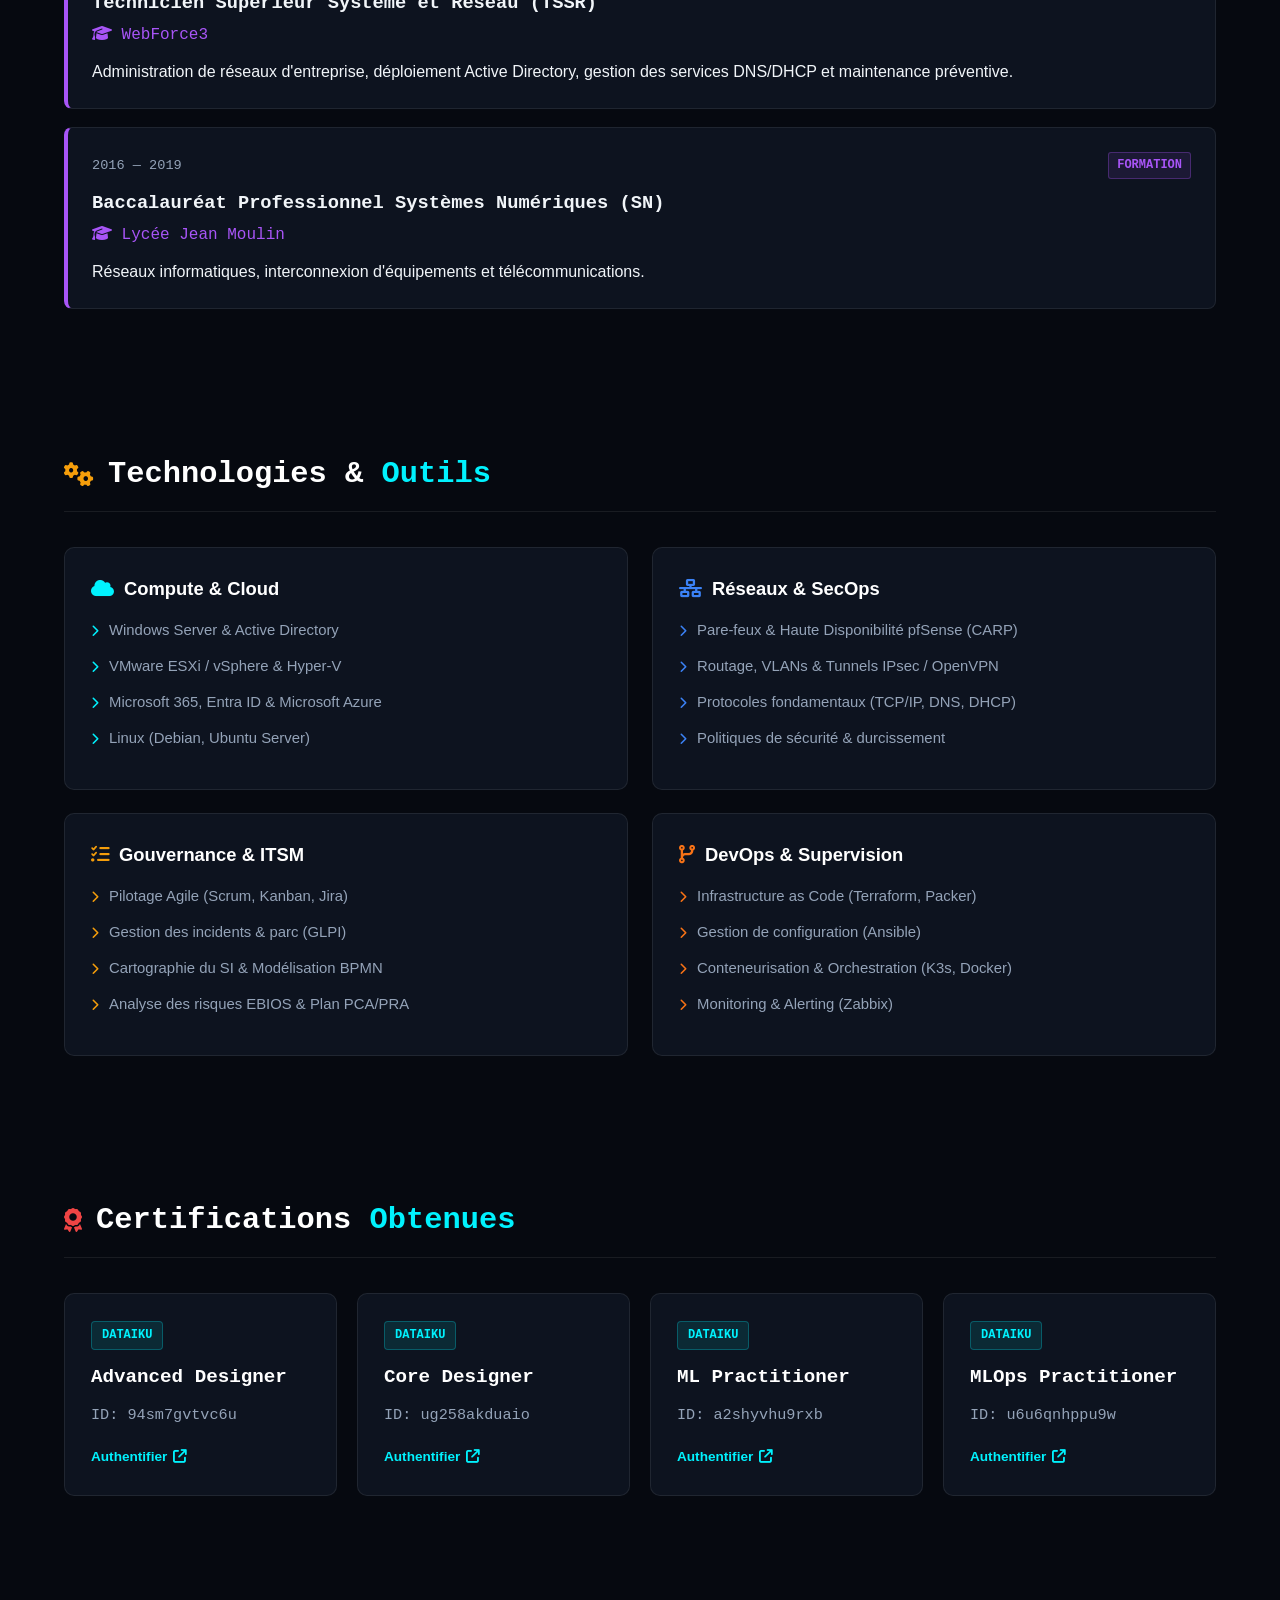
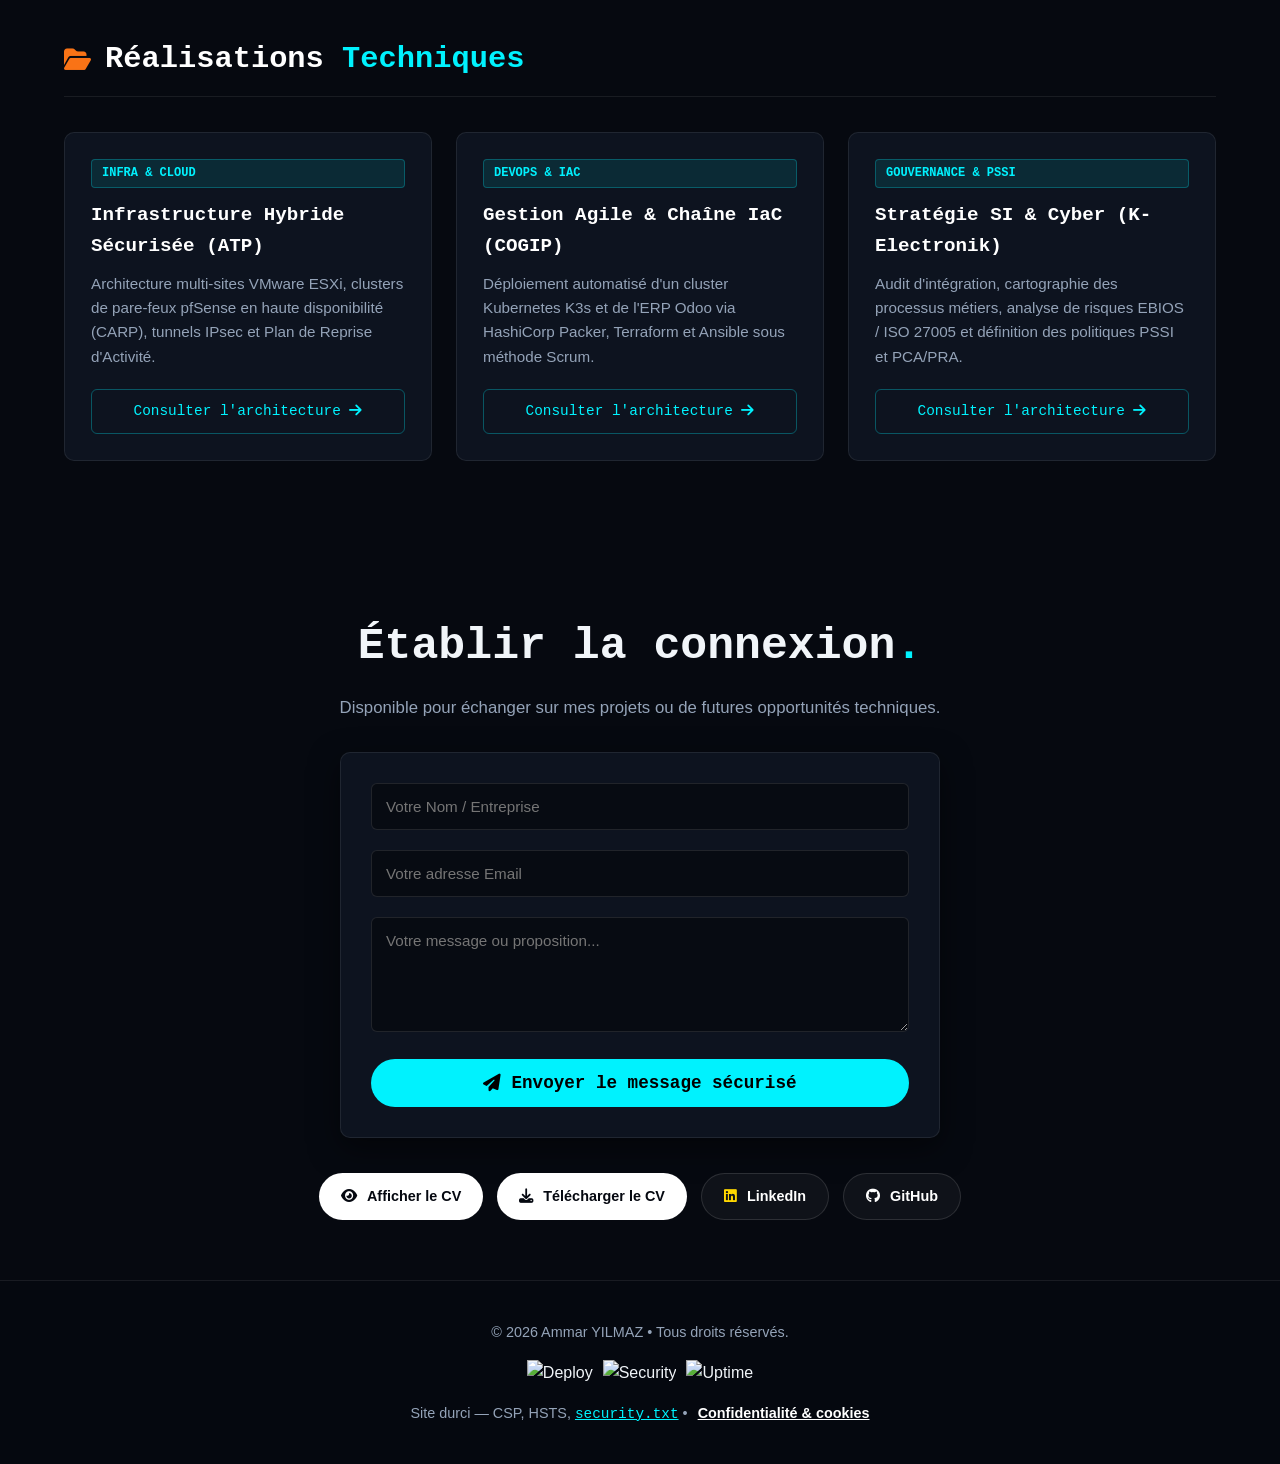
==== commit a41289e9: "Update index.html" ====
--- a/index.html
+++ b/index.html
@@ -353,7 +353,8 @@
 
     <!-- Contact & Footer -->
     <section class="contact-section reveal">
-        <h2 class="contact-title">Initialiser l'intégration<span class="highlight">.</span></h2>
+        <!-- Modification du titre ici -->
+        <h2 class="contact-title">Établir la connexion<span class="highlight">.</span></h2>
         <p class="contact-desc">
             Disponible pour échanger sur mes projets ou de futures opportunités techniques.
         </p>
@@ -375,11 +376,21 @@
         </form>
 
         <div class="contact-buttons" style="margin-top: 35px;">
+            <!-- Bouton Afficher le CV -->
+            <a href="Ammar YILMAZ cv.pdf" target="_blank" class="btn-pill btn-white">
+                <i class="fas fa-eye"></i> Afficher le CV
+            </a>
+            <!-- Bouton Télécharger le CV -->
+            <a href="Ammar YILMAZ cv.pdf" download class="btn-pill btn-white">
+                <i class="fas fa-download"></i> Télécharger le CV
+            </a>
+            <!-- Bouton LinkedIn avec icône OR (#FFD700) -->
             <a href="https://www.linkedin.com/in/ammar-yilmaz" target="_blank" class="btn-pill btn-dark">
-                <i class="fab fa-linkedin icon-work"></i> Profil LinkedIn
+                <i class="fab fa-linkedin" style="color: #FFD700;"></i> LinkedIn
             </a>
-            <a href="Ammar YILMAZ cv.pdf" download class="btn-pill btn-white">
-                <i class="fas fa-download"></i> Télécharger le CV (PDF)
+            <!-- Bouton GitHub -->
+            <a href="https://github.com/Ylzammar" target="_blank" class="btn-pill btn-dark">
+                <i class="fab fa-github"></i> GitHub
             </a>
         </div>
     </section>
--- a/style.css
+++ b/style.css
@@ -59,7 +59,7 @@
 .icon-cert { color: var(--red); }
 .icon-proj { color: var(--orange); }
 
-/* Animations au défilement (Point 5) */
+/* Animations au défilement */
 .reveal {
     opacity: 0;
     transform: translateY(28px);
@@ -103,7 +103,7 @@
 
 .logo span { color: var(--cyan); }
 
-/* Menu Hamburger (Point 4) */
+/* Menu Hamburger */
 .menu-toggle {
     display: none;
     background: transparent;
@@ -536,7 +536,7 @@
     border-color: var(--cyan);
 }
 
-/* Bloc d'architecture pour les pages projets (Point 3) */
+/* Bloc d'architecture pour les pages projets */
 .diagram-container {
     background: #020408;
     border: 1px dashed var(--border-color);
@@ -571,6 +571,53 @@
     font-size: 1.05rem;
     margin-bottom: 30px;
 }
+
+/* Formulaire de Contact */
+.contact-form {
+    max-width: 600px;
+    margin: 0 auto;
+    background: var(--bg-card);
+    padding: 30px;
+    border-radius: 10px;
+    border: 1px solid var(--border-color);
+    text-align: left;
+    box-shadow: 0 10px 30px rgba(0,0,0,0.5);
+}
+.form-group { margin-bottom: 20px; }
+.form-group input, .form-group textarea {
+    width: 100%;
+    padding: 14px;
+    background: rgba(0, 0, 0, 0.4);
+    border: 1px solid rgba(255, 255, 255, 0.1);
+    border-radius: 6px;
+    color: #fff;
+    font-family: 'Inter', sans-serif;
+    font-size: 0.95rem;
+    transition: 0.3s;
+}
+.form-group input:focus, .form-group textarea:focus {
+    outline: none;
+    border-color: var(--cyan);
+    background: rgba(0, 242, 254, 0.05);
+}
+.btn-cyan {
+    background: var(--cyan);
+    color: #000;
+    border: none;
+    width: 100%;
+    display: inline-flex;
+    align-items: center;
+    justify-content: center;
+    gap: 10px;
+    cursor: pointer;
+    font-family: 'Share Tech Mono', monospace;
+    font-size: 1.1rem;
+    padding: 14px;
+    border-radius: 30px;
+    font-weight: bold;
+    transition: 0.3s;
+}
+.btn-cyan:hover { background: #fff; transform: translateY(-2px); }
 
 .contact-buttons {
     display: flex;
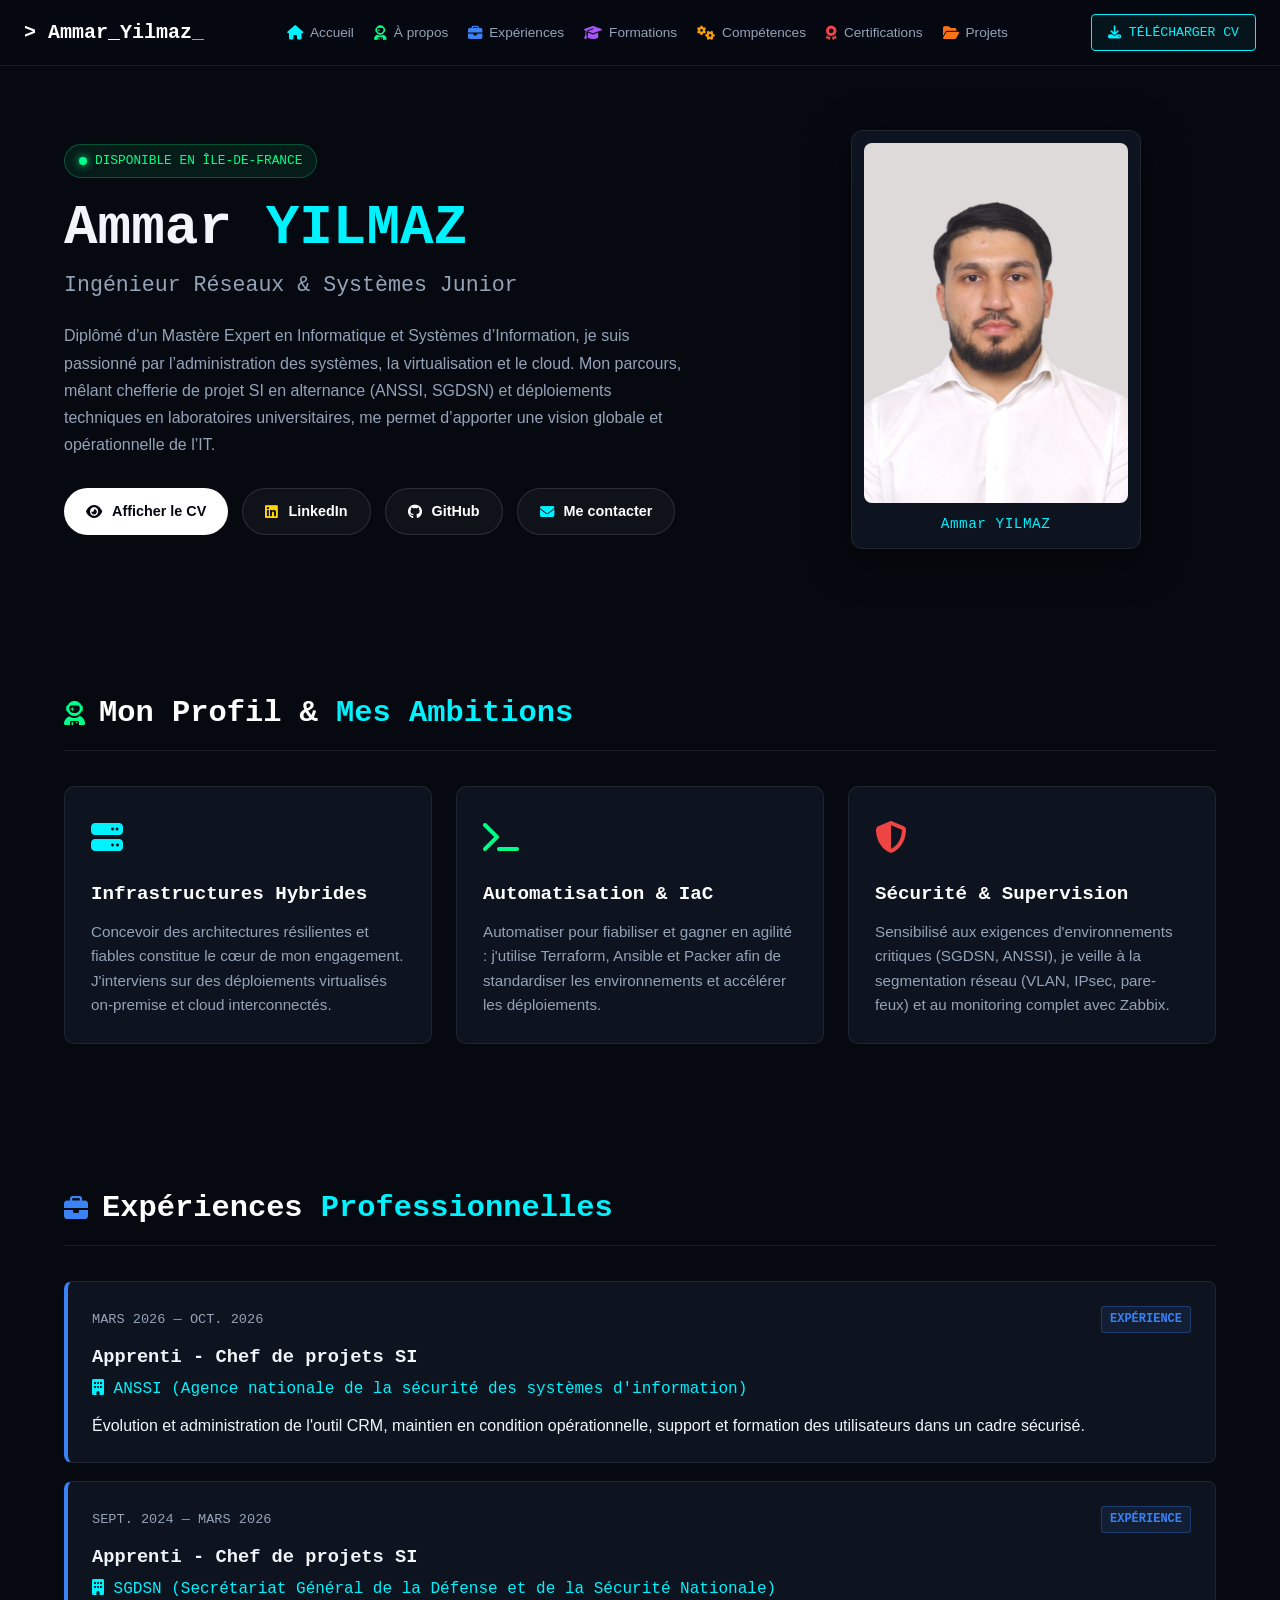
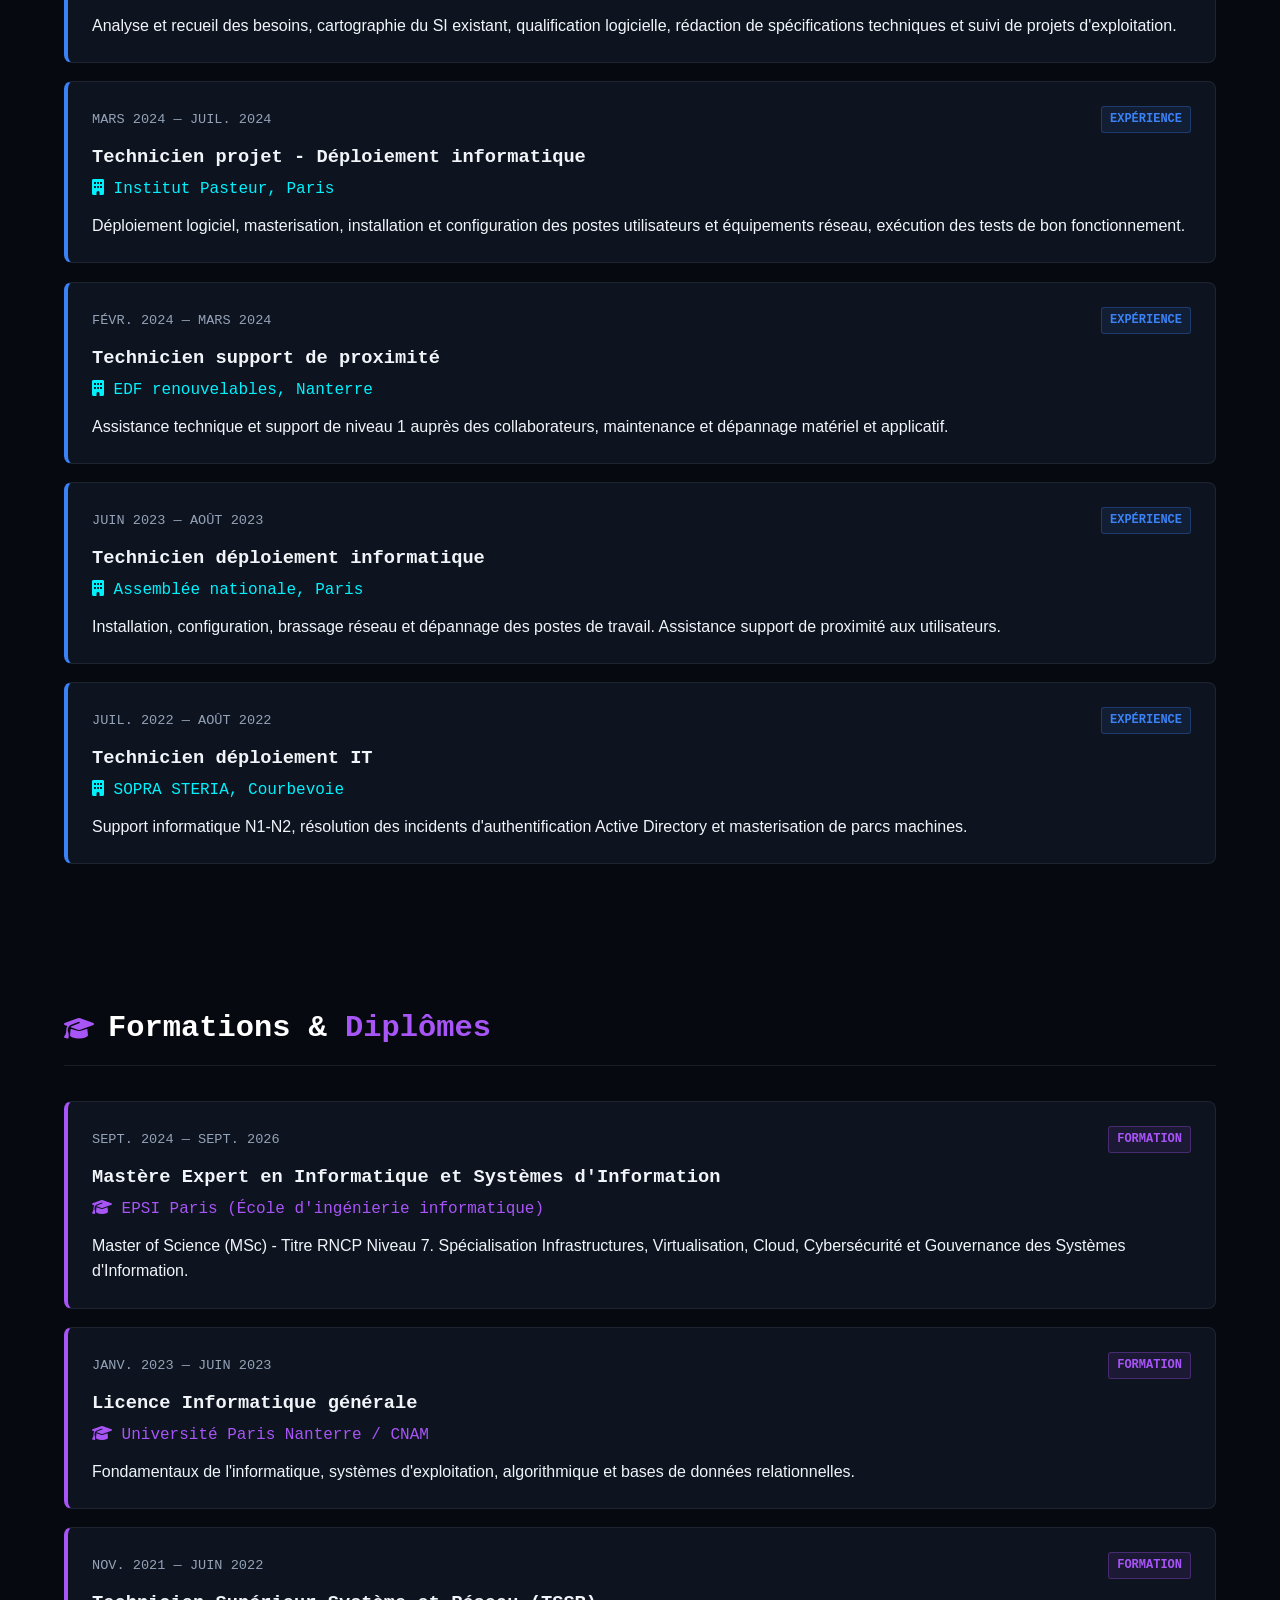
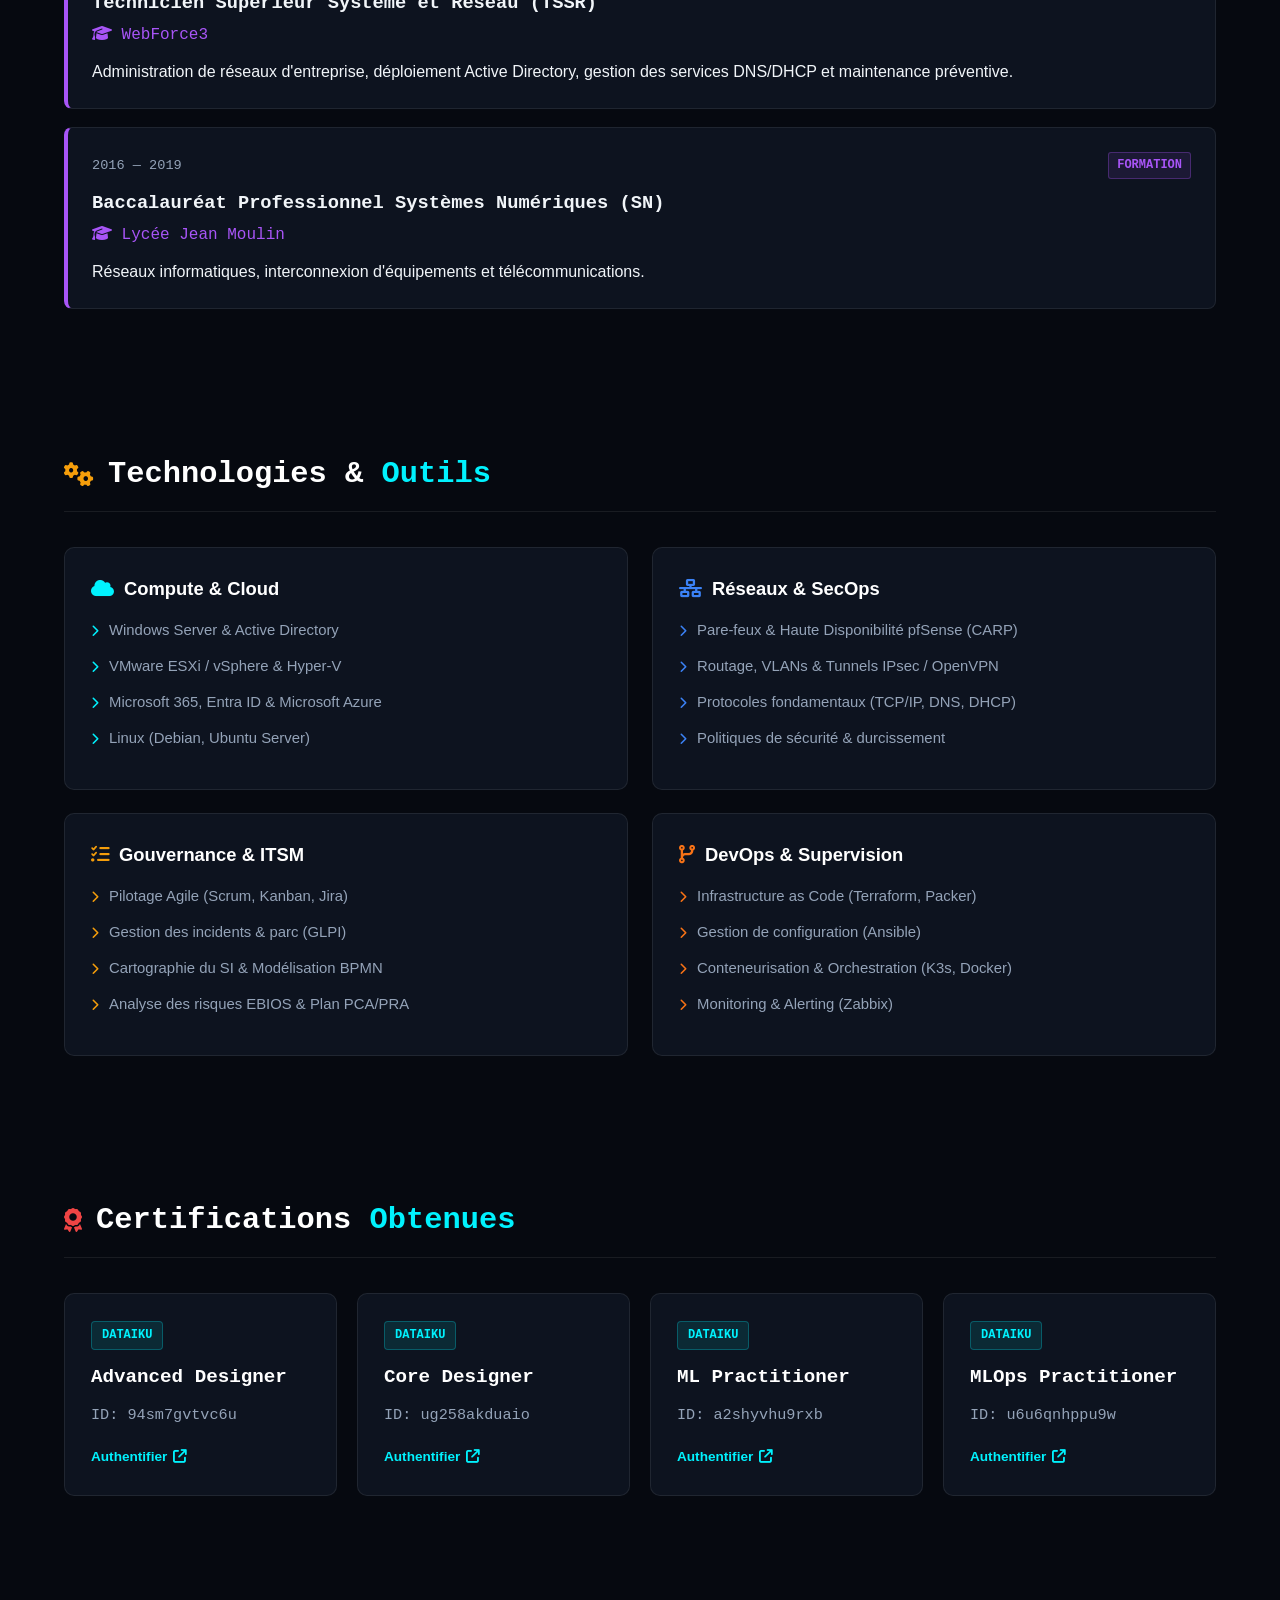
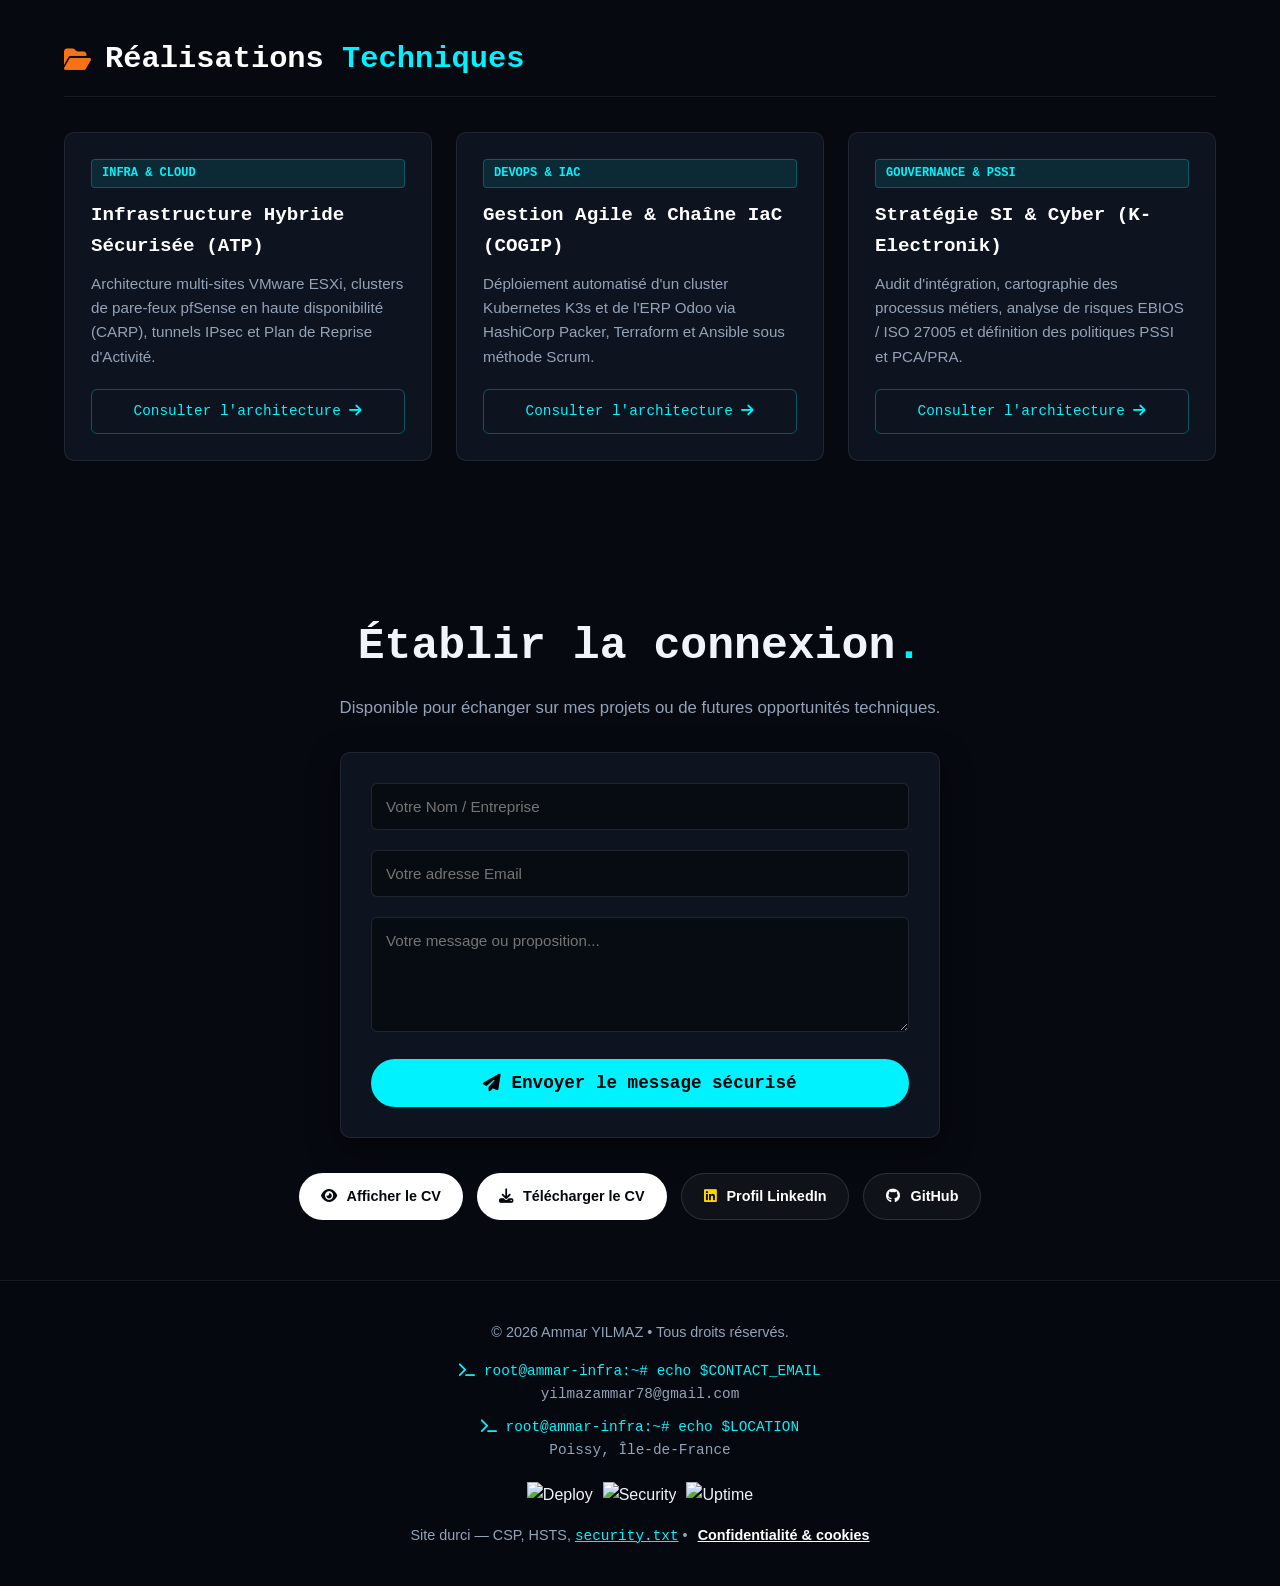
==== commit c9893503: "Update index.html" ====
--- a/index.html
+++ b/index.html
@@ -73,10 +73,14 @@
                     <i class="fas fa-eye"></i> Afficher le CV
                 </a>
                 <a href="https://www.linkedin.com/in/ammar-yilmaz" target="_blank" class="btn-pill btn-dark">
-                    <i class="fab fa-linkedin" style="color: #00a8ff;"></i> LinkedIn
+                    <i class="fab fa-linkedin" style="color: #FFD700;"></i> LinkedIn
                 </a>
                 <a href="https://github.com/Ylzammar" target="_blank" class="btn-pill btn-dark">
                     <i class="fab fa-github"></i> GitHub
+                </a>
+                <!-- Nouveau bouton Me contacter -->
+                <a href="#contact" class="btn-pill btn-dark">
+                    <i class="fas fa-envelope" style="color: var(--cyan);"></i> Me contacter
                 </a>
             </div>
         </div>
@@ -352,8 +356,7 @@
     </section>
 
     <!-- Contact & Footer -->
-    <section class="contact-section reveal">
-        <!-- Modification du titre ici -->
+    <section id="contact" class="contact-section reveal">
         <h2 class="contact-title">Établir la connexion<span class="highlight">.</span></h2>
         <p class="contact-desc">
             Disponible pour échanger sur mes projets ou de futures opportunités techniques.
@@ -386,7 +389,7 @@
             </a>
             <!-- Bouton LinkedIn avec icône OR (#FFD700) -->
             <a href="https://www.linkedin.com/in/ammar-yilmaz" target="_blank" class="btn-pill btn-dark">
-                <i class="fab fa-linkedin" style="color: #FFD700;"></i> LinkedIn
+                <i class="fab fa-linkedin" style="color: #FFD700;"></i> Profil LinkedIn
             </a>
             <!-- Bouton GitHub -->
             <a href="https://github.com/Ylzammar" target="_blank" class="btn-pill btn-dark">
@@ -398,6 +401,14 @@
     <footer>
         <p class="copyright">© 2026 Ammar YILMAZ • Tous droits réservés.</p>
         
+        <!-- Informations de contact "cyber" ajoutées -->
+        <div style="font-family: 'Share Tech Mono', monospace; font-size: 0.9rem; color: var(--cyan); margin-bottom: 20px;">
+            <p><i class="fas fa-terminal"></i> root@ammar-infra:~# echo $CONTACT_EMAIL</p>
+            <p style="color: var(--text-muted); margin-bottom: 10px;">yilmazammar78@gmail.com</p>
+            <p><i class="fas fa-terminal"></i> root@ammar-infra:~# echo $LOCATION</p>
+            <p style="color: var(--text-muted);">Poissy, Île-de-France</p>
+        </div>
+
         <div class="badges-row">
             <img src="https://img.shields.io/badge/Deploy-GitHub_Pages-27ae60?style=flat-square&logo=github&logoColor=white" alt="Deploy">
             <img src="https://img.shields.io/badge/Security-Hardened-00a8ff?style=flat-square" alt="Security">
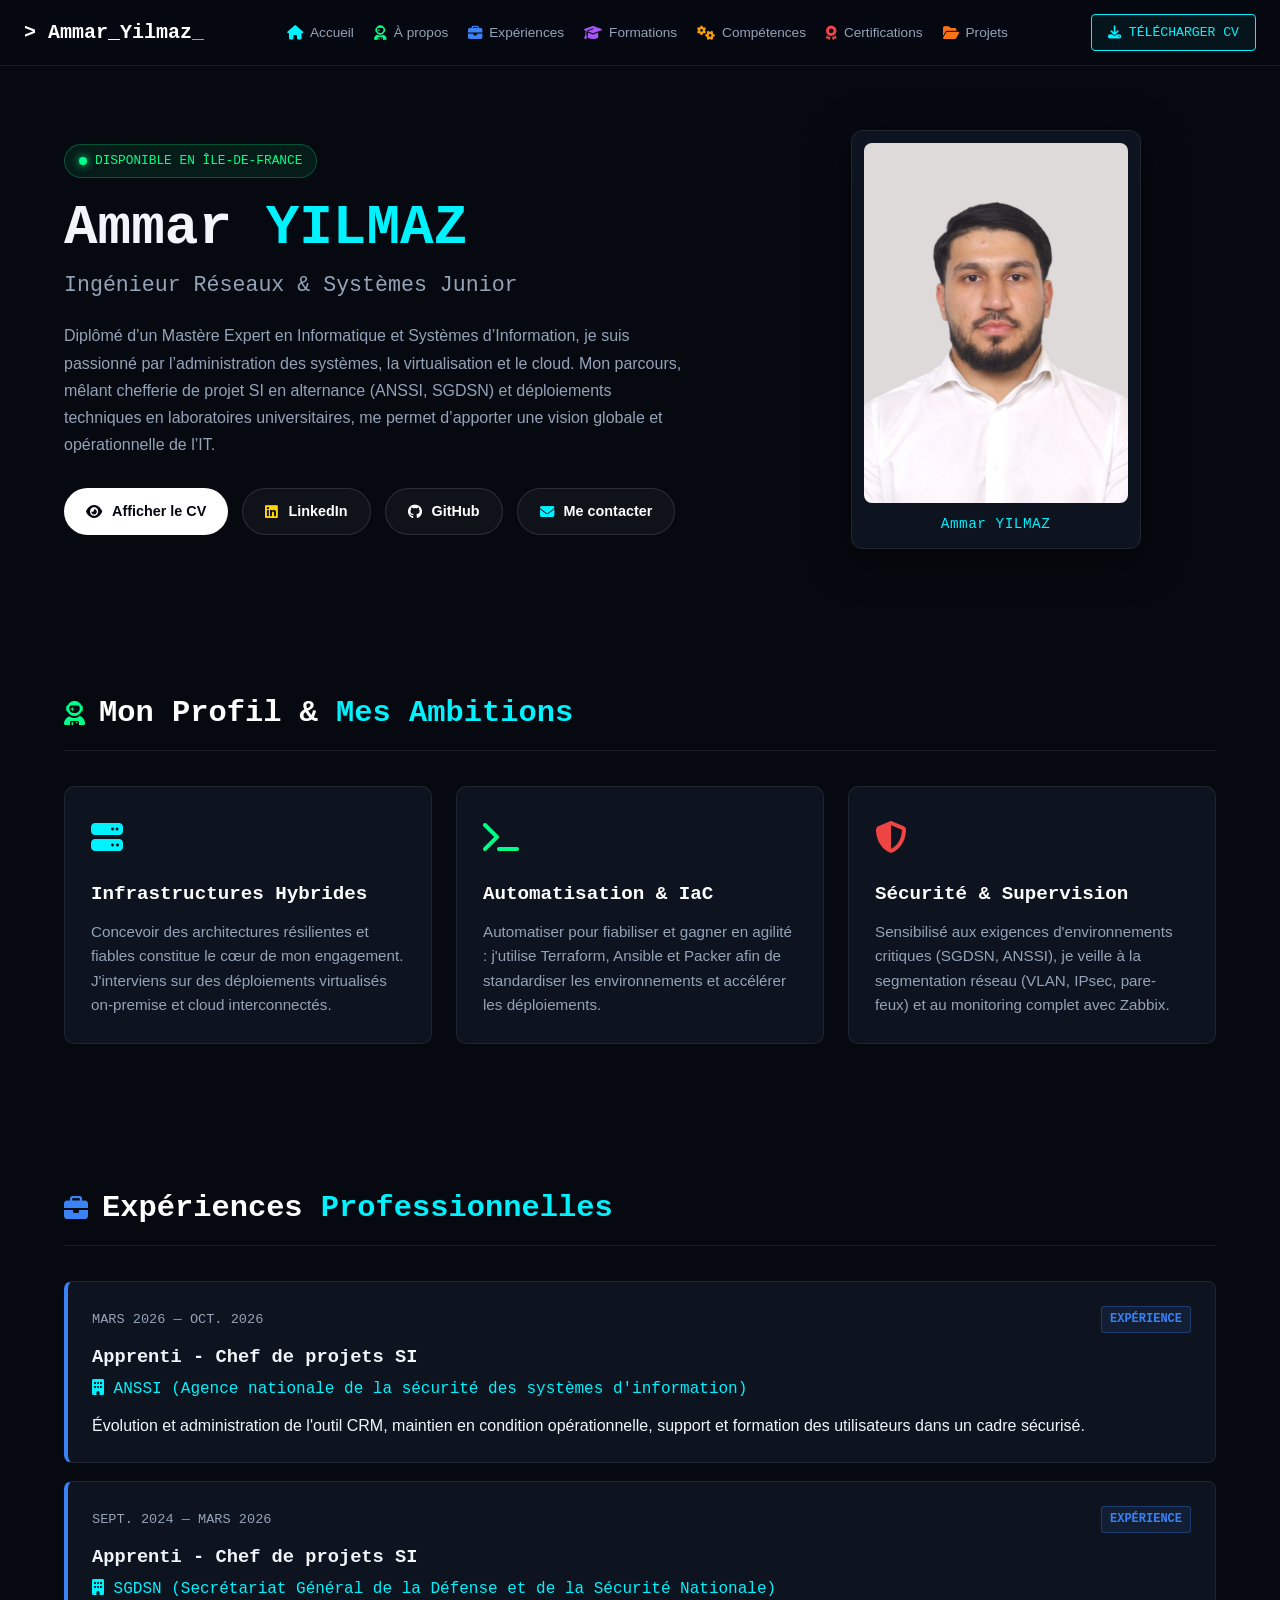
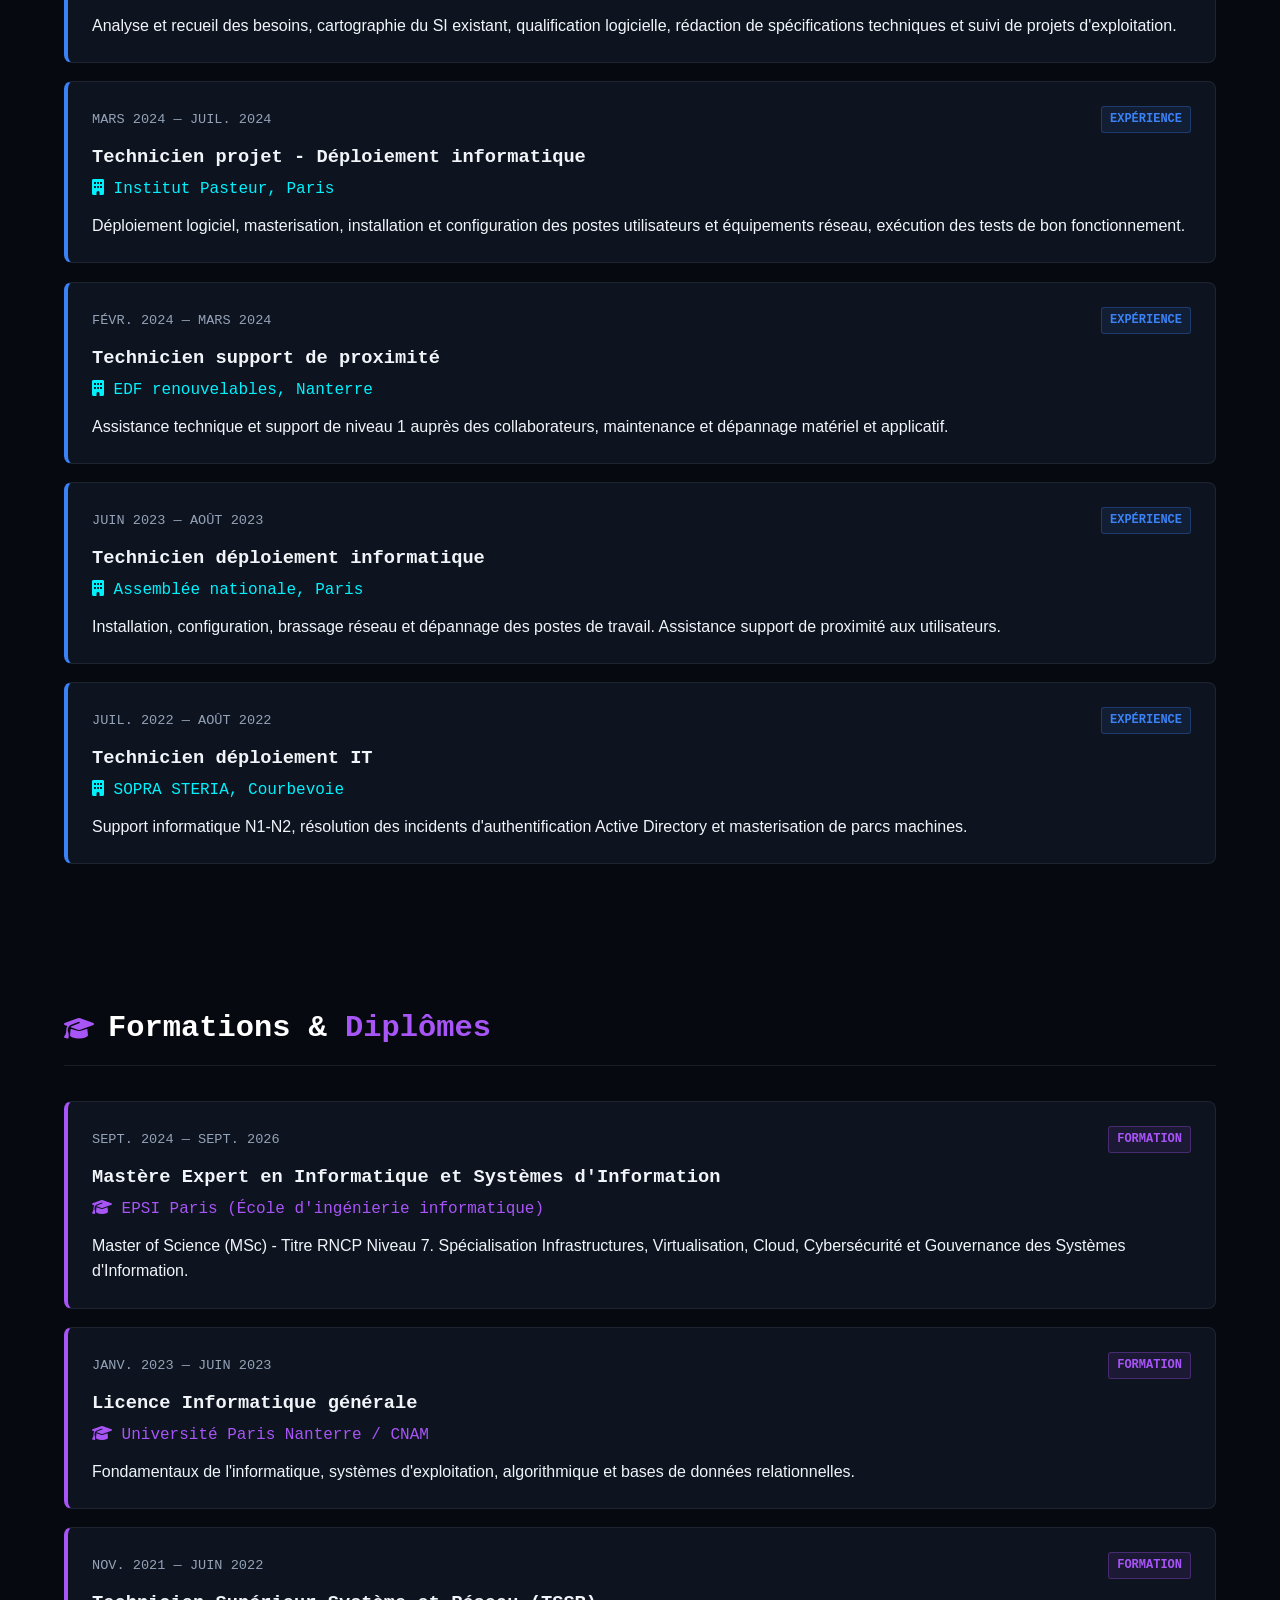
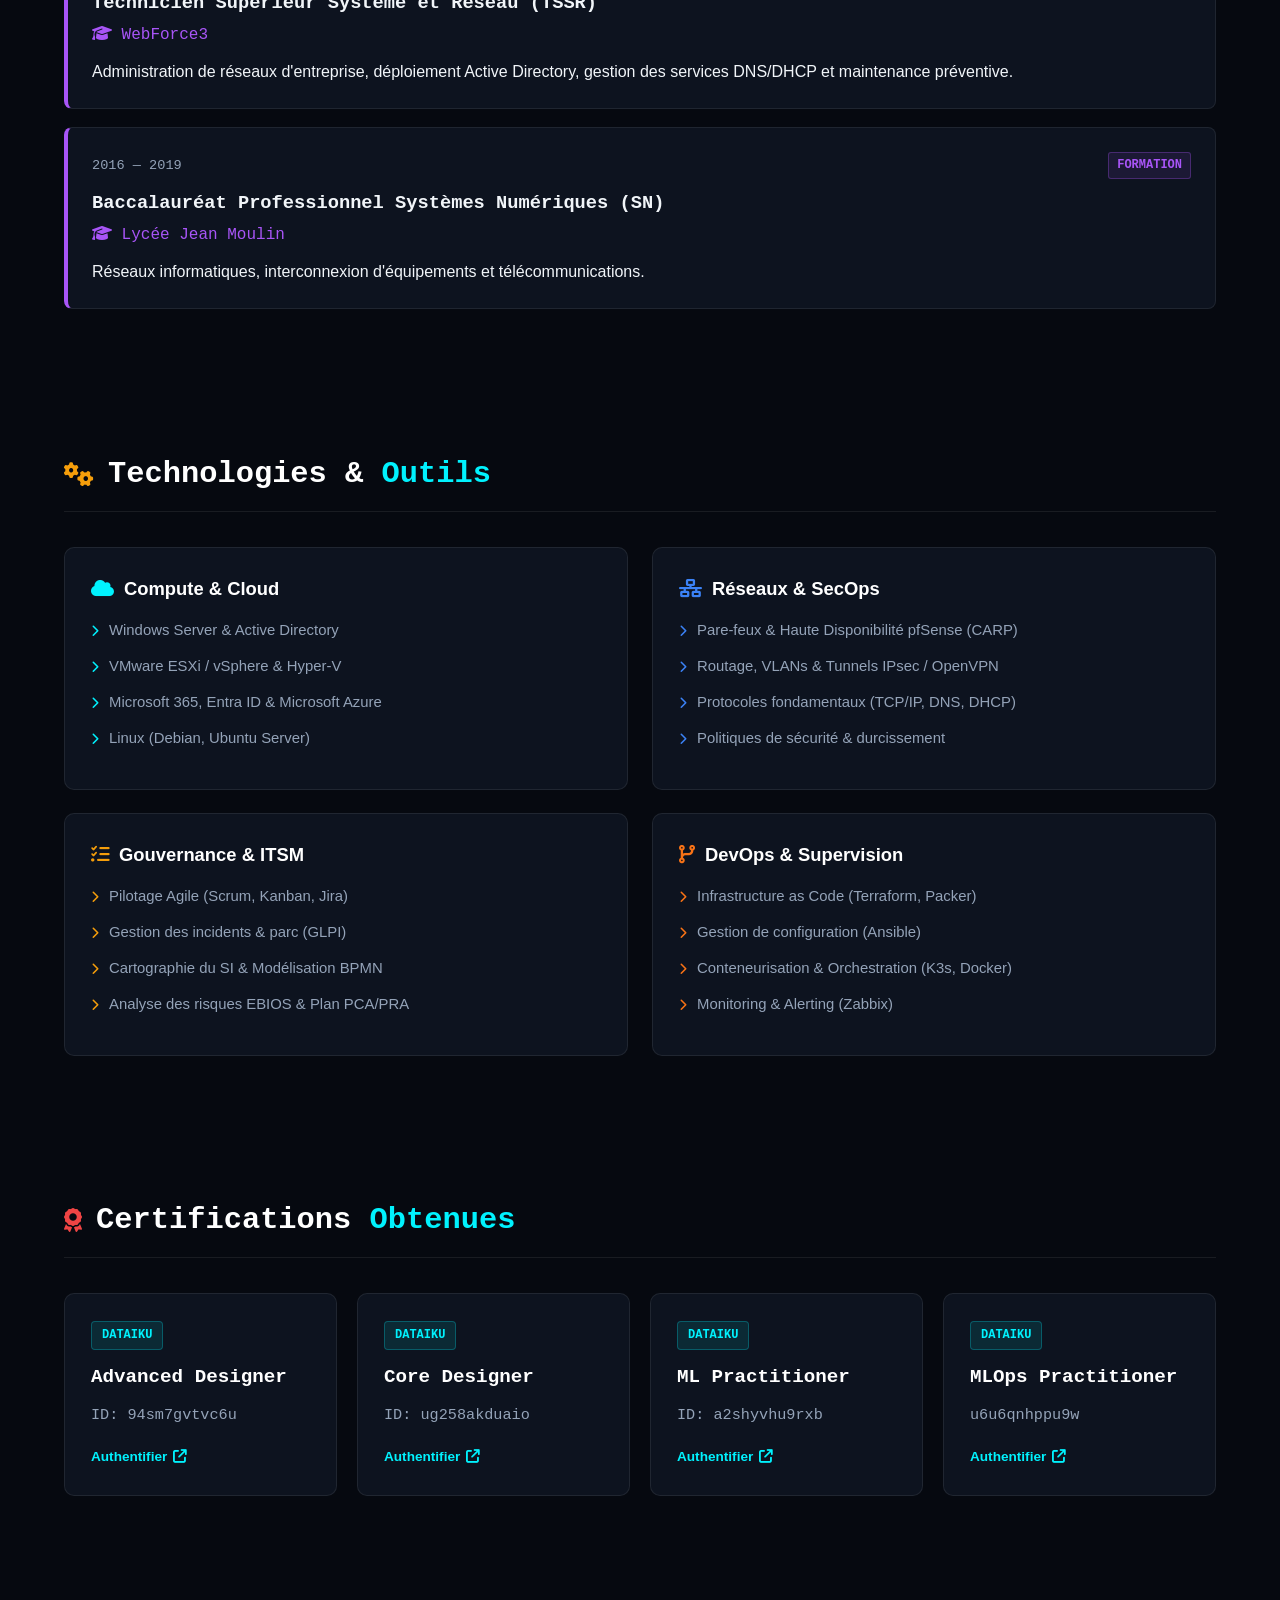
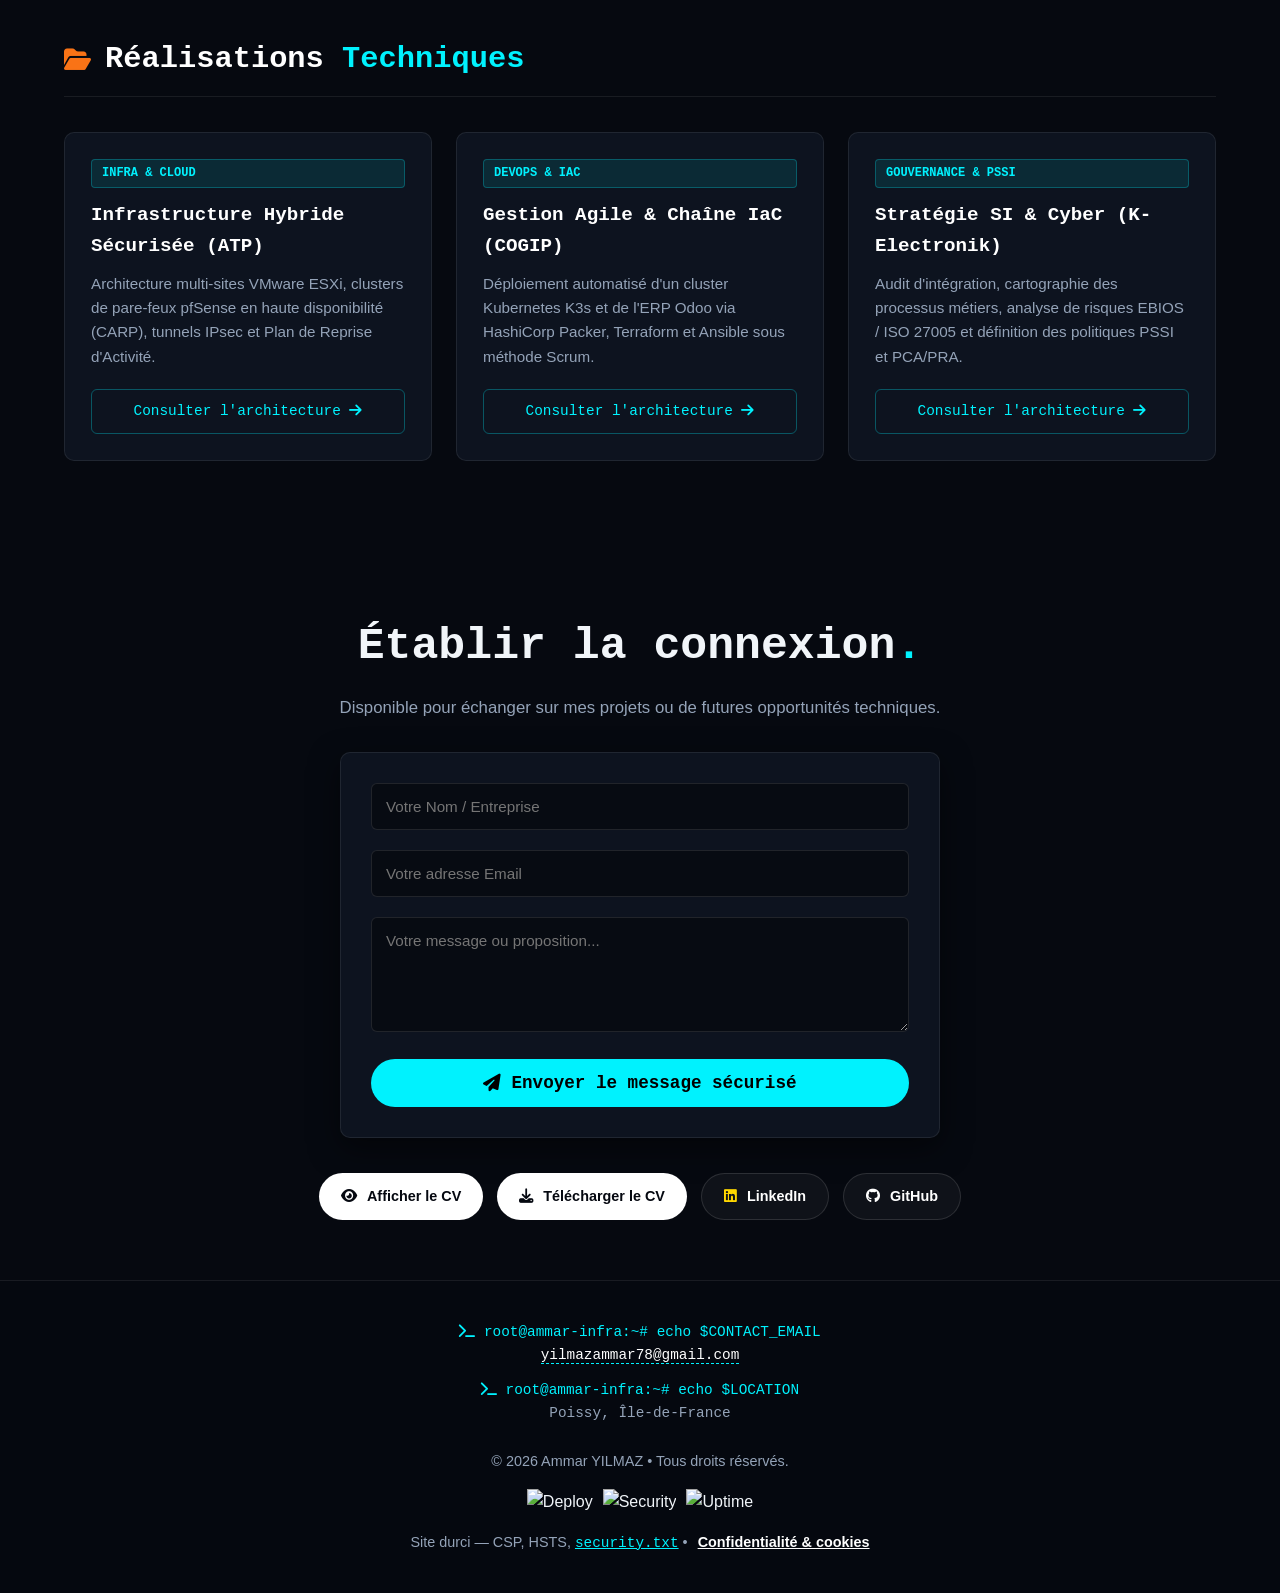
==== commit 4c1b500c: "Update index.html" ====
--- a/index.html
+++ b/index.html
@@ -78,7 +78,7 @@
                 <a href="https://github.com/Ylzammar" target="_blank" class="btn-pill btn-dark">
                     <i class="fab fa-github"></i> GitHub
                 </a>
-                <!-- Nouveau bouton Me contacter -->
+                <!-- Bouton Me contacter -->
                 <a href="#contact" class="btn-pill btn-dark">
                     <i class="fas fa-envelope" style="color: var(--cyan);"></i> Me contacter
                 </a>
@@ -319,7 +319,7 @@
             <div class="card cert-card reveal">
                 <span class="badge badge-tech">DATAIKU</span>
                 <h3>MLOps Practitioner</h3>
-                <p class="cert-code">ID: u6u6qnhppu9w</p>
+                <p class="cert-code">u6u6qnhppu9w</p>
                 <a href="https://verify.skilljar.com/c/u6u6qnhppu9w" target="_blank" class="cert-link">Authentifier <i class="fas fa-arrow-up-right-from-square"></i></a>
             </div>
         </div>
@@ -389,7 +389,7 @@
             </a>
             <!-- Bouton LinkedIn avec icône OR (#FFD700) -->
             <a href="https://www.linkedin.com/in/ammar-yilmaz" target="_blank" class="btn-pill btn-dark">
-                <i class="fab fa-linkedin" style="color: #FFD700;"></i> Profil LinkedIn
+                <i class="fab fa-linkedin" style="color: #FFD700;"></i> LinkedIn
             </a>
             <!-- Bouton GitHub -->
             <a href="https://github.com/Ylzammar" target="_blank" class="btn-pill btn-dark">
@@ -399,23 +399,24 @@
     </section>
 
     <footer>
+        <!-- Informations de contact "cyber" positionnées avant le copyright -->
+        <div style="font-family: 'Share Tech Mono', monospace; font-size: 0.9rem; margin-bottom: 25px; line-height: 1.6;">
+            <p style="color: var(--cyan);"><i class="fas fa-terminal"></i> root@ammar-infra:~# echo $CONTACT_EMAIL</p>
+            <p style="margin-bottom: 12px;"><a href="mailto:yilmazammar78@gmail.com" style="color: #fff; text-decoration: none; border-bottom: 1px dashed var(--cyan);">yilmazammar78@gmail.com</a></p>
+            
+            <p style="color: var(--cyan);"><i class="fas fa-terminal"></i> root@ammar-infra:~# echo $LOCATION</p>
+            <p style="color: var(--text-muted);">Poissy, Île-de-France</p>
+        </div>
+
         <p class="copyright">© 2026 Ammar YILMAZ • Tous droits réservés.</p>
         
-        <!-- Informations de contact "cyber" ajoutées -->
-        <div style="font-family: 'Share Tech Mono', monospace; font-size: 0.9rem; color: var(--cyan); margin-bottom: 20px;">
-            <p><i class="fas fa-terminal"></i> root@ammar-infra:~# echo $CONTACT_EMAIL</p>
-            <p style="color: var(--text-muted); margin-bottom: 10px;">yilmazammar78@gmail.com</p>
-            <p><i class="fas fa-terminal"></i> root@ammar-infra:~# echo $LOCATION</p>
-            <p style="color: var(--text-muted);">Poissy, Île-de-France</p>
-        </div>
-
-        <div class="badges-row">
+        <div class="badges-row" style="margin-top: 15px;">
             <img src="https://img.shields.io/badge/Deploy-GitHub_Pages-27ae60?style=flat-square&logo=github&logoColor=white" alt="Deploy">
             <img src="https://img.shields.io/badge/Security-Hardened-00a8ff?style=flat-square" alt="Security">
             <img src="https://img.shields.io/badge/Uptime-99.9%25-00ff88?style=flat-square" alt="Uptime">
         </div>
 
-        <p class="footer-links">
+        <p class="footer-links" style="margin-top: 15px;">
             Site durci — CSP, HSTS, 
             <a href=".well-known/security.txt" target="_blank" class="sec-link">security.txt</a>
             • <a href="#" class="cookie-link">Confidentialité & cookies</a>
